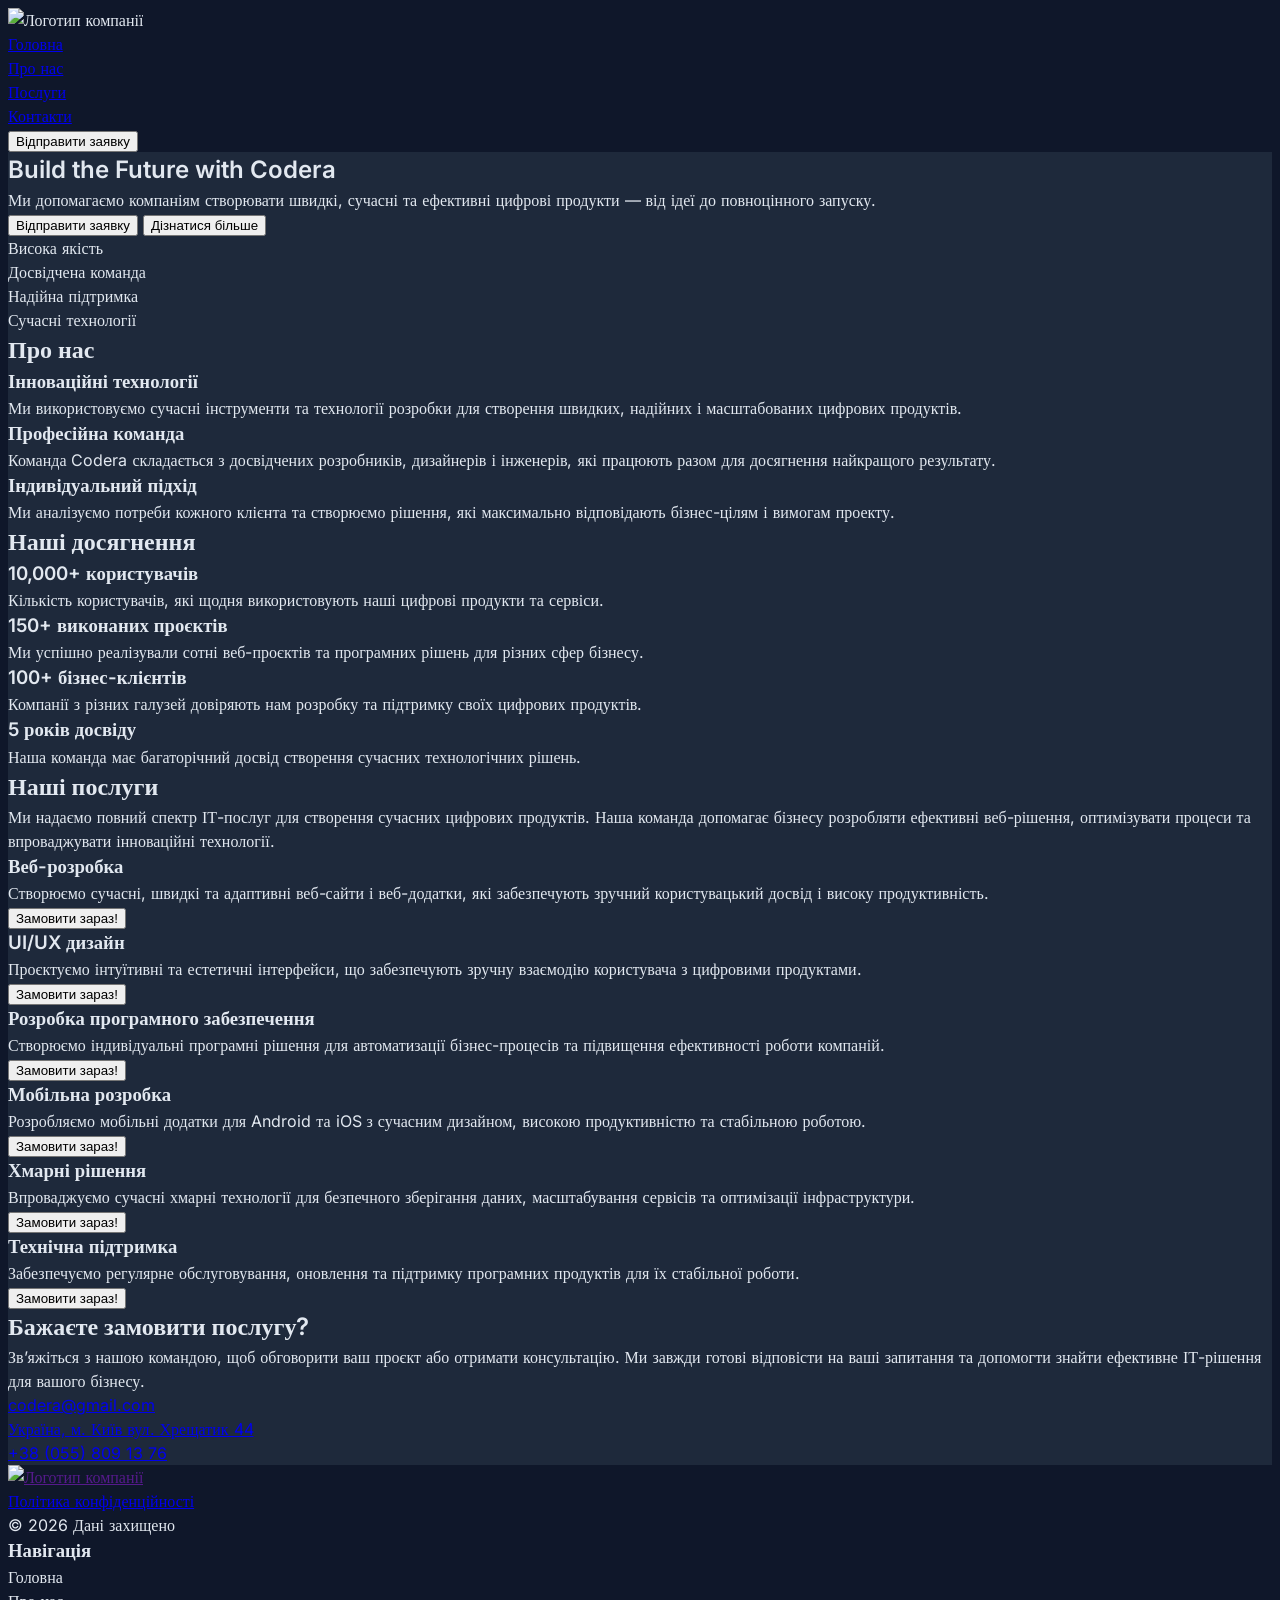
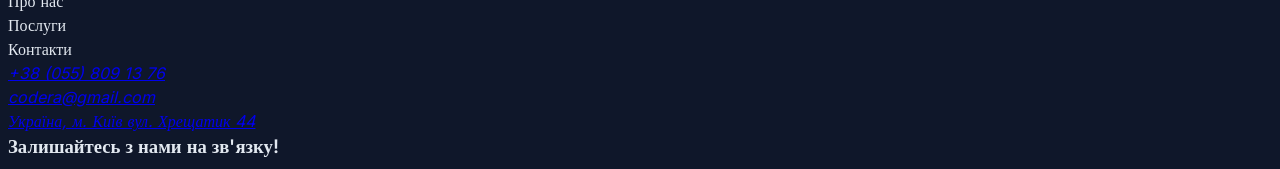
==== index.html @ 13c0f808 "implement basic html layout and add basic css styles with fonts" ====
<!doctype html>
<html lang="uk">
  <head>
    <meta charset="UTF-8" />
    <meta name="viewport" content="width=device-width, initial-scale=1.0" />
    <title>Codera</title>
    <link rel="stylesheet" href="./styles.css" />
  </head>
  <body>
    <header>
      <div class="container-wide">
        <div class="header-container">
          <nav class="header-nav">
            <img class="header-logo" src="" alt="Логотип компанії" />
            <ul class="header-menu">
              <li class="header-link"><a href="#">Головна</a></li>
              <li class="header-link"><a href="#">Про нас</a></li>
              <li class="header-link"><a href="#">Послуги</a></li>
              <li class="header-link"><a href="#">Контакти</a></li>
            </ul>
          </nav>
          <button class="submit-button" type="button">Відправити заявку</button>
        </div>
      </div>
    </header>
    <main>
      <section class="hero-section">
        <div class="container-narrow">
          <h1 lang="en">Build the Future with Codera</h1>
          <p>
            Ми допомагаємо компаніям створювати швидкі, сучасні та ефективні
            цифрові продукти — від ідеї до повноцінного запуску.
          </p>
          <div class="hero-section-btn-container">
            <button class="submit-button" type="button">
              Відправити заявку
            </button>
            <button class="readmore-button" type="button">
              Дізнатися більше
            </button>
          </div>
        </div>
      </section>
      <section class="advantages-section">
        <div class="container-narrow">
          <ul class="advantages-section-list">
            <li class="advantages-section-item">Висока якість</li>
            <li class="advantages-section-item">Досвідчена команда</li>
            <li class="advantages-section-item">Надійна підтримка</li>
            <li class="advantages-section-item">Сучасні технології</li>
          </ul>
        </div>
      </section>
      <section class="about-us-section">
        <div class="container-narrow">
          <div class="about-us-section-container">
            <h2 class="about-us-section-title">Про нас</h2>
            <ul class="about-us-section-list">
              <li class="about-us-section-item">
                <article class="about-us-section-card">
                  <!-- for icon -->
                  <h3>Інноваційні технології</h3>
                  <p>
                    Ми використовуємо сучасні інструменти та технології розробки
                    для створення швидких, надійних і масштабованих цифрових
                    продуктів.
                  </p>
                </article>
              </li>
              <li class="about-us-section-item">
                <article class="about-us-section-card">
                  <h3>Професійна команда</h3>
                  <p>
                    Команда Codera складається з досвідчених розробників,
                    дизайнерів і інженерів, які працюють разом для досягнення
                    найкращого результату.
                  </p>
                </article>
              </li>
              <li class="about-us-section-item">
                <article class="about-us-section-card">
                  <h3>Індивідуальний підхід</h3>
                  <p>
                    Ми аналізуємо потреби кожного клієнта та створюємо рішення,
                    які максимально відповідають бізнес-цілям і вимогам проекту.
                  </p>
                </article>
              </li>
            </ul>
          </div>
        </div>
      </section>
      <section class="achievements-section">
        <div class="container-narrow">
          <div class="achievements-section-container">
            <h2 class="achievements-section-title">Наші досягнення</h2>
            <ul class="achievements-section-list">
              <li class="achievements-section-item">
                <article class="achievements-section-card">
                  <!-- for icon -->
                  <h3 class="about-us-section-card-title">
                    10,000+ користувачів
                  </h3>
                  <p class="achievements-section-card-text">
                    Кількість користувачів, які щодня використовують наші
                    цифрові продукти та сервіси.
                  </p>
                </article>
              </li>
              <li class="achievements-section-item">
                <article class="achievements-section-card">
                  <h3 class="about-us-section-card-title">
                    150+ виконаних проєктів
                  </h3>
                  <p class="achievements-section-card-text">
                    Ми успішно реалізували сотні веб-проєктів та програмних
                    рішень для різних сфер бізнесу.
                  </p>
                </article>
              </li>
              <li class="achievements-section-item">
                <article class="achievements-section-card">
                  <h3 class="about-us-section-card-title">
                    100+ бізнес-клієнтів
                  </h3>
                  <p class="achievements-section-card-text">
                    Компанії з різних галузей довіряють нам розробку та
                    підтримку своїх цифрових продуктів.
                  </p>
                </article>
              </li>
              <li class="achievements-section-item">
                <article class="achievements-section-card">
                  <h3 class="about-us-section-card-title">5 років досвіду</h3>
                  <p class="achievements-section-card-text">
                    Наша команда має багаторічний досвід створення сучасних
                    технологічних рішень.
                  </p>
                </article>
              </li>
            </ul>
          </div>
        </div>
      </section>
      <section class="services-section">
        <div class="container-narrow">
          <div class="services-section-container">
            <h2>Наші послуги</h2>
            <p>
              Ми надаємо повний спектр ІТ-послуг для створення сучасних цифрових
              продуктів. Наша команда допомагає бізнесу розробляти ефективні
              веб-рішення, оптимізувати процеси та впроваджувати інноваційні
              технології.
            </p>
            <ul class="services-section-list">
              <li class="services-section-item">
                <article class="services-section-card">
                  <h3 class="services-section-card-title">Веб-розробка</h3>
                  <p class="services-section-text">
                    Створюємо сучасні, швидкі та адаптивні веб-сайти і
                    веб-додатки, які забезпечують зручний користувацький досвід
                    і високу продуктивність.
                  </p>
                  <button class="make-a-call-btn" type="button">
                    Замовити зараз!
                  </button>
                </article>
              </li>
              <li class="services-section-item">
                <article class="services-section-card">
                  <h3 class="services-section-card-title">UI/UX дизайн</h3>
                  <p class="services-section-card-text">
                    Проєктуємо інтуїтивні та естетичні інтерфейси, що
                    забезпечують зручну взаємодію користувача з цифровими
                    продуктами.
                  </p>
                  <button class="make-a-call-btn" type="button">
                    Замовити зараз!
                  </button>
                </article>
              </li>
              <li class="services-section-item">
                <article class="services-section-card">
                  <h3 class="services-section-card-title">
                    Розробка програмного забезпечення
                  </h3>
                  <p class="services-section-card-text">
                    Створюємо індивідуальні програмні рішення для автоматизації
                    бізнес-процесів та підвищення ефективності роботи компаній.
                  </p>
                  <button class="make-a-call-btn" type="button">
                    Замовити зараз!
                  </button>
                </article>
              </li>
              <li class="services-section-item">
                <article class="services-section-card">
                  <h3 class="services-section-card-title">Мобільна розробка</h3>
                  <p class="services-section-card-text">
                    Розробляємо мобільні додатки для Android та iOS з сучасним
                    дизайном, високою продуктивністю та стабільною роботою.
                  </p>
                  <button class="make-a-call-btn" type="button">
                    Замовити зараз!
                  </button>
                </article>
              </li>
              <li class="services-section-item">
                <article class="services-section-card">
                  <h3 class="services-section-card-title">Хмарні рішення</h3>
                  <p class="services-section-card-text">
                    Впроваджуємо сучасні хмарні технології для безпечного
                    зберігання даних, масштабування сервісів та оптимізації
                    інфраструктури.
                  </p>
                  <button class="make-a-call-btn" type="button">
                    Замовити зараз!
                  </button>
                </article>
              </li>
              <li class="services-section-item">
                <article class="services-section-card">
                  <h3 class="services-section-card-title">
                    Технічна підтримка
                  </h3>
                  <p class="services-section-card-text">
                    Забезпечуємо регулярне обслуговування, оновлення та
                    підтримку програмних продуктів для їх стабільної роботи.
                  </p>
                  <button class="make-a-call-btn" type="button">
                    Замовити зараз!
                  </button>
                </article>
              </li>
            </ul>
          </div>
        </div>
      </section>
      <section class="contact-section">
        <div class="container-narrow">
          <div class="contacts-section-container">
            <div class="contact-section-content">
              <h2>Бажаєте замовити послугу?</h2>
              <p>
                Зв’яжіться з нашою командою, щоб обговорити ваш проєкт або
                отримати консультацію. Ми завжди готові відповісти на ваші
                запитання та допомогти знайти ефективне ІТ-рішення для вашого
                бізнесу.
              </p>
              <div class="contact-section-interactives">
                <ul class="contact-section-list">
                  <li class="contact-section-item">
                    <!-- icon -->
                    <a
                      class="contact-section-link"
                      href="mailto:codera@gmail.com"
                      >codera@gmail.com</a
                    >
                  </li>
                  <li class="contact-section-item">
                    <!-- icon -->
                    <a
                      class="contact-section-link"
                      href="https://www.google.com/maps/@50.4439377,30.5202675,21z?entry=ttu&g_ep=EgoyMDI2MDMwNC4xIKXMDSoASAFQAw%3D%3D"
                      >Україна, м. Київ вул. Хрещатик 44</a
                    >
                  </li>
                  <li class="contact-section-item">
                    <!-- icon -->
                    <a class="contact-section-link" href="tel:+380558091376"
                      >+38 (055) 809 13 76</a
                    >
                  </li>
                </ul>
              </div>
            </div>
            <!-- form -->
          </div>
        </div>
      </section>
    </main>
    <footer>
      <div class="container-wide">
        <div class="footer-container">
          <div class="">
            <a href="">
              <img class="footer-logo" src="./" alt="Логотип компанії" />
            </a>
            <div class="">
              <a href="#">
                <p>Політика конфіденційності</p>
              </a>
              <p>&copy; 2026 Дані захищено</p>
            </div>
            <div class="footer-navigation">
              <h3>Навігація</h3>
              <ul class="footer-nav-list">
                <li class="footer-nav-link">Головна</li>
                <li class="footer-nav-link">Про нас</li>
                <li class="footer-nav-link">Послуги</li>
                <li class="footer-nav-link">Контакти</li>
              </ul>
            </div>
            <address class="footer-address">
              <div class="footer-contacts">
                <div class="footer-contacts-fields">
                  <ul class="footer-address-list">
                    <li>
                      <a
                        class="footer-nav-link"
                        class="footer-contact-item"
                        href="tel:+380558091376"
                      >
                        +38 (055) 809 13 76
                      </a>
                    </li>
                    <li>
                      <a class="footer-nav-link" href="mailto:codera@gmail.com">
                        codera@gmail.com
                      </a>
                    </li>
                    <li>
                      <a
                        class="footer-nav-link"
                        class=""
                        href="https://www.google.com/maps/@50.4439377,30.5202675,21z?entry=ttu&g_ep=EgoyMDI2MDMwNC4xIKXMDSoASAFQAw%3D%3D"
                      >
                        Україна, м. Київ вул. Хрещатик 44</a
                      >
                    </li>
                  </ul>
                </div>
              </div>
            </address>
            <div class="footer-form-container">
              <h3>Залишайтесь з нами на зв'язку!</h3>
              <!-- form -->
            </div>
          </div>
        </div>
      </div>
    </footer>
  </body>
</html>
---- styles.css ----
@font-face {
  font-display: swap;
  font-family: "Montserrat";
  font-style: normal;
  font-weight: 400;
  src: url("../fonts/montserrat-v31-latin-regular.woff2") format("woff2");
}

@font-face {
  font-display: swap;
  font-family: "Montserrat";
  font-style: normal;
  font-weight: 500;
  src: url("../fonts/montserrat-v31-latin-500.woff2") format("woff2");
}

@font-face {
  font-display: swap;
  font-family: "Montserrat";
  font-style: normal;
  font-weight: 600;
  src: url("../fonts/montserrat-v31-latin-600.woff2") format("woff2");
}

@font-face {
  font-display: swap;
  font-family: "Montserrat";
  font-style: normal;
  font-weight: 700;
  src: url("../fonts/montserrat-v31-latin-700.woff2") format("woff2");
}

@font-face {
  font-display: swap;
  font-family: "Inter";
  font-style: normal;
  font-weight: 400;
  src: url("../fonts/inter-v20-latin-regular.woff2") format("woff2");
}

@font-face {
  font-display: swap;
  font-family: "Inter";
  font-style: normal;
  font-weight: 500;
  src: url("../fonts/inter-v20-latin-500.woff2") format("woff2");
}

@font-face {
  font-display: swap;
  font-family: "Inter";
  font-style: normal;
  font-weight: 600;
  src: url("../fonts/inter-v20-latin-600.woff2") format("woff2");
}

* {
  box-sizing: border-box;
}

:root {
  --color-brand-default: #3b82f6;
  --color-brand-dark: #0f172a;
  --color-secondary-dark: #1e293b;
  --color-brand-hover: #2563eb;
  --color-brand-light: #ffffff;
  --color-brand-text: #e2e8f0;
  --color-secondary-text: #94a3b8;
  --color-brand-border: #334155;
}

a {
  display: inline-block;
}

ul {
  list-style-type: none;
  padding: 0;
  margin: 0;
}

body {
  overflow-x: hidden;
  font-size: 16px;
  font-weight: 400px;
  font-family: "Inter", "sans-serif";
  line-height: 1.5;
  background-color: var(--color-brand-dark);
  color: var(--color-brand-text);
}

[class$="-section"] {
  background-color: var(--color-secondary-dark);
}

h1,
h2,
h3,
h4,
h5,
h6,
p {
  margin: 0;
}
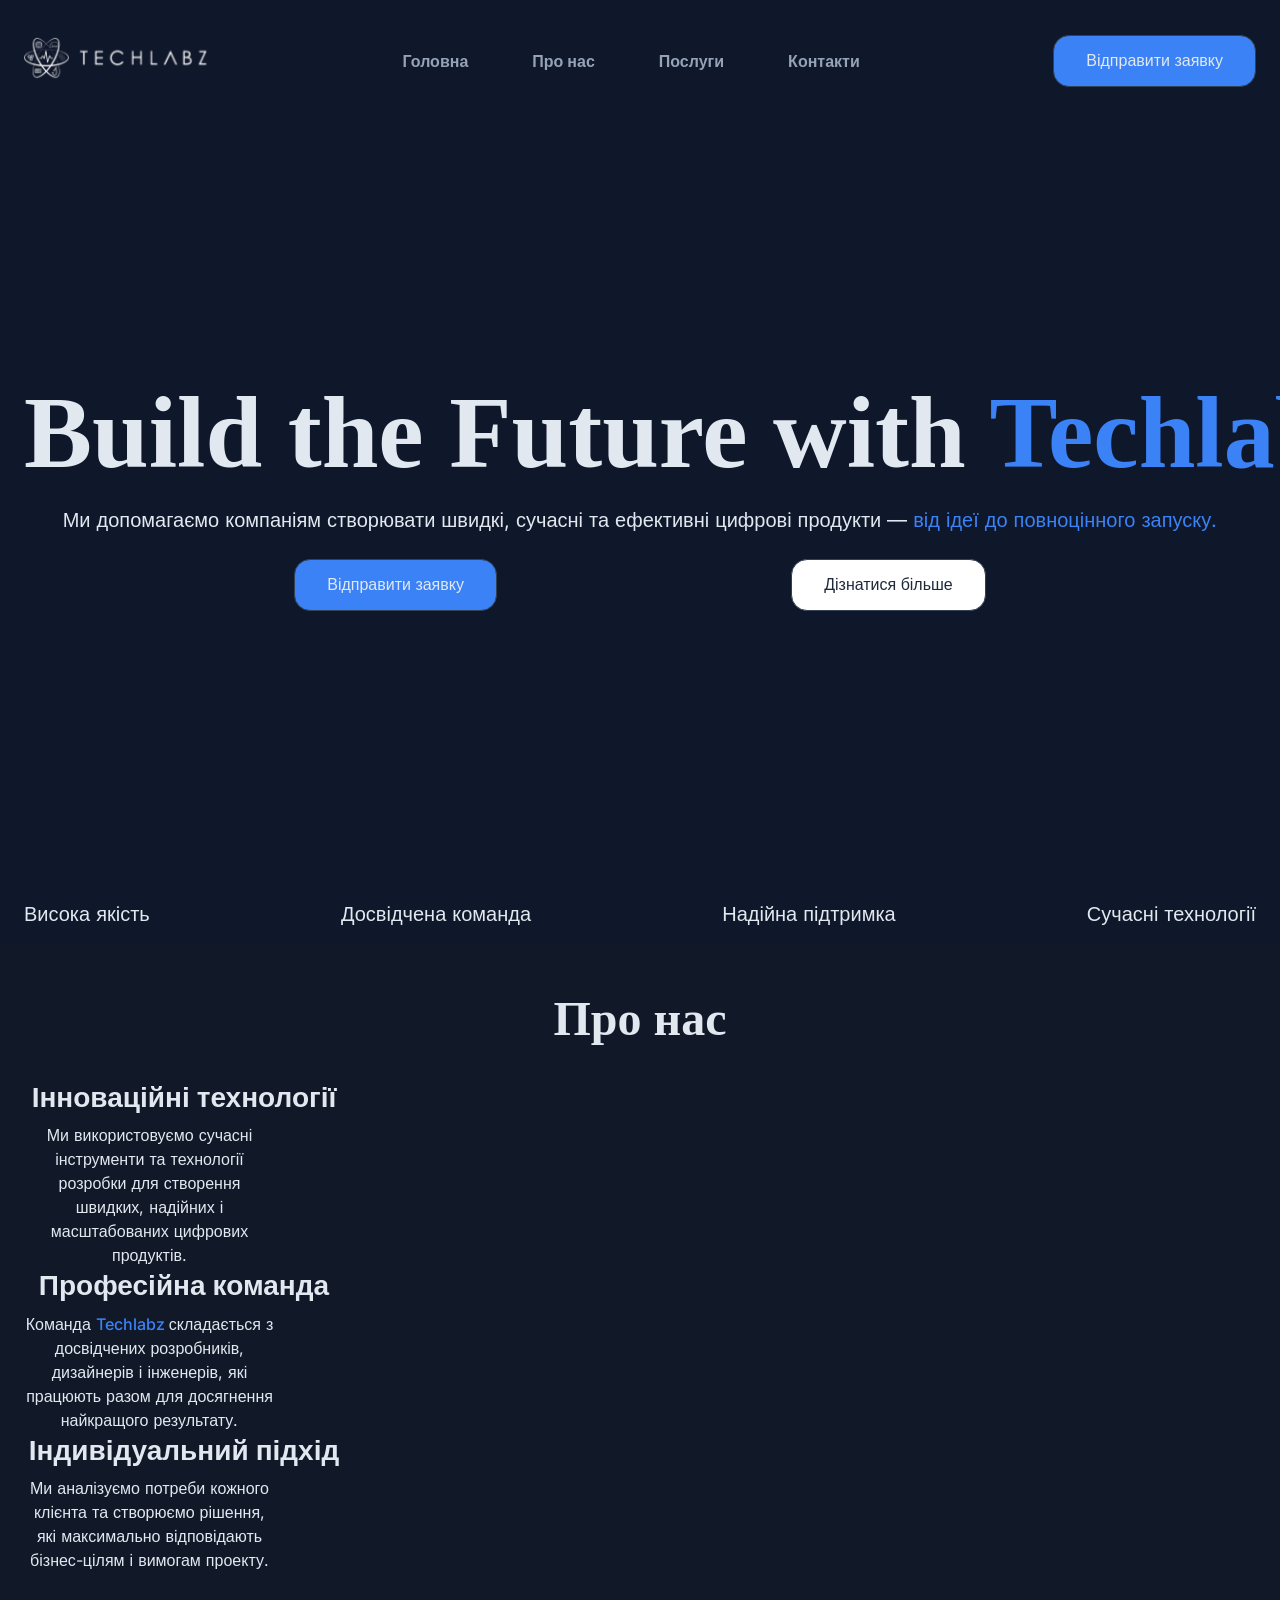
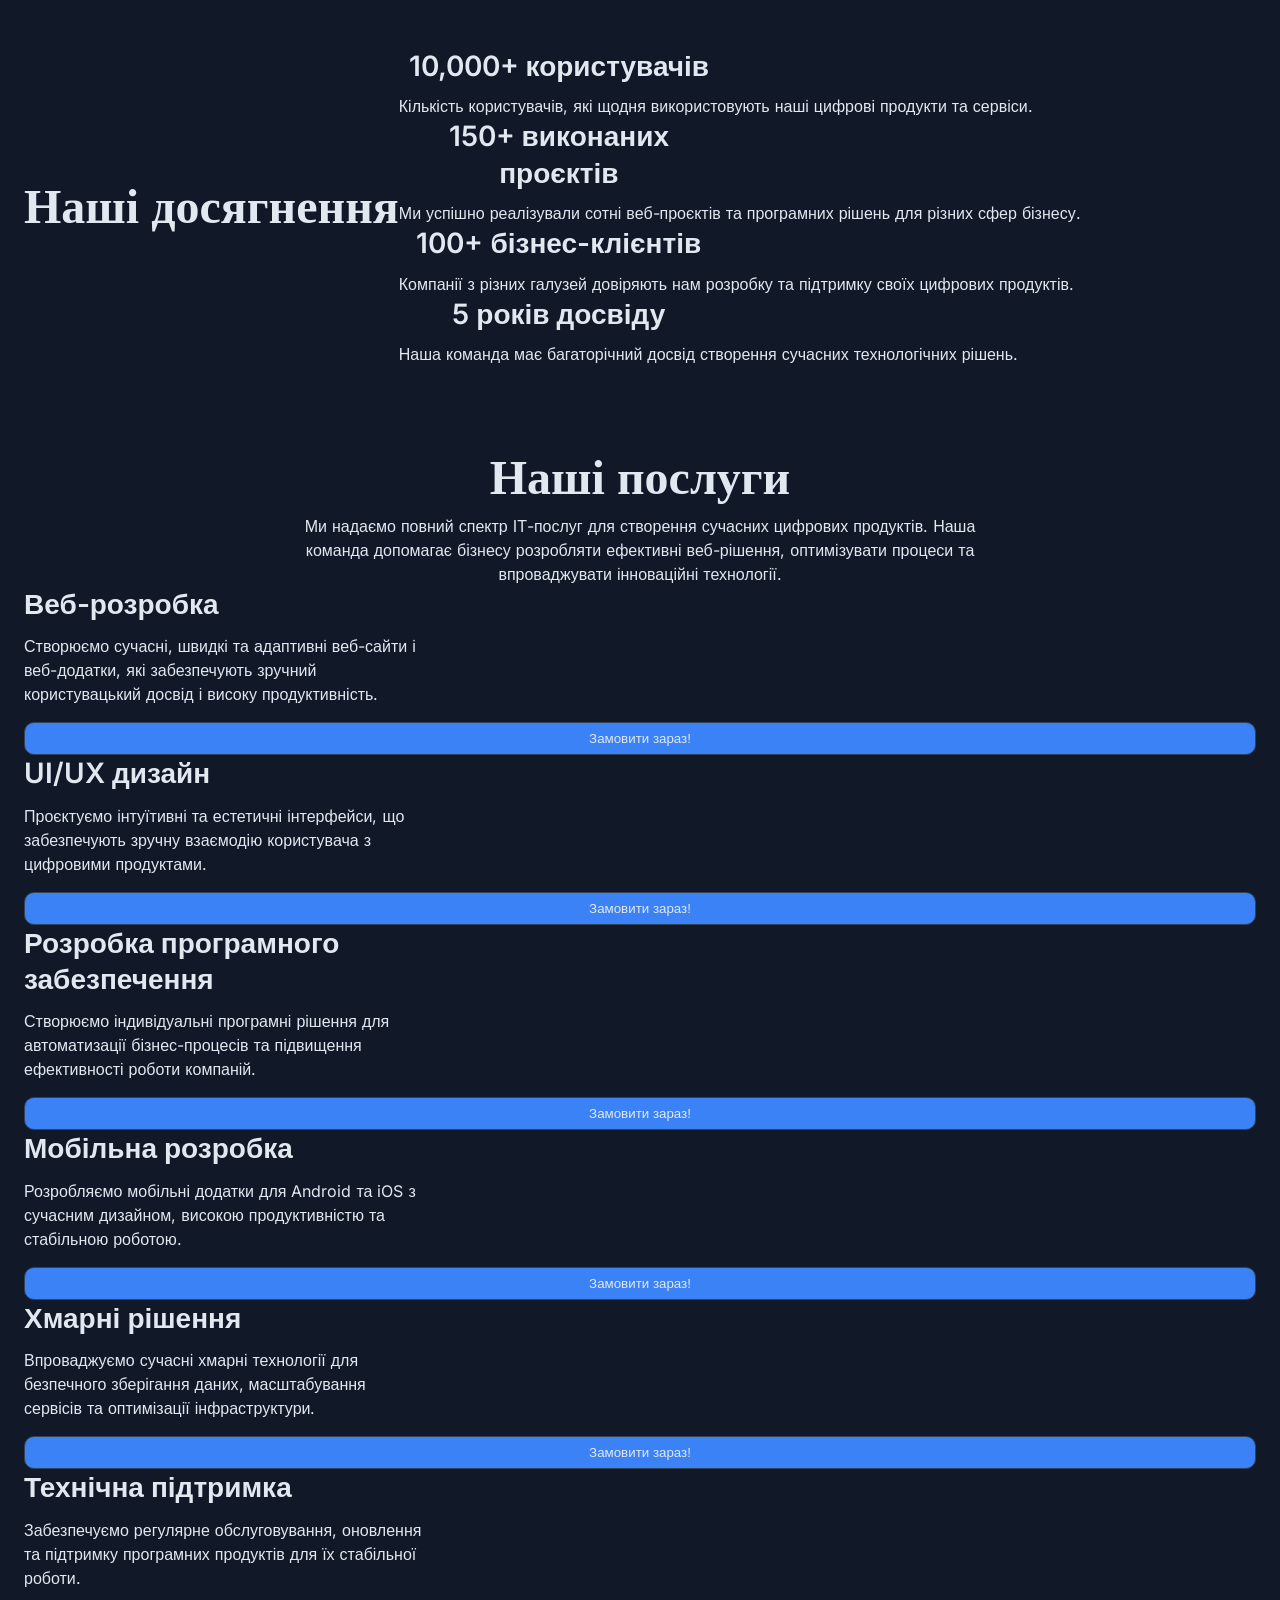
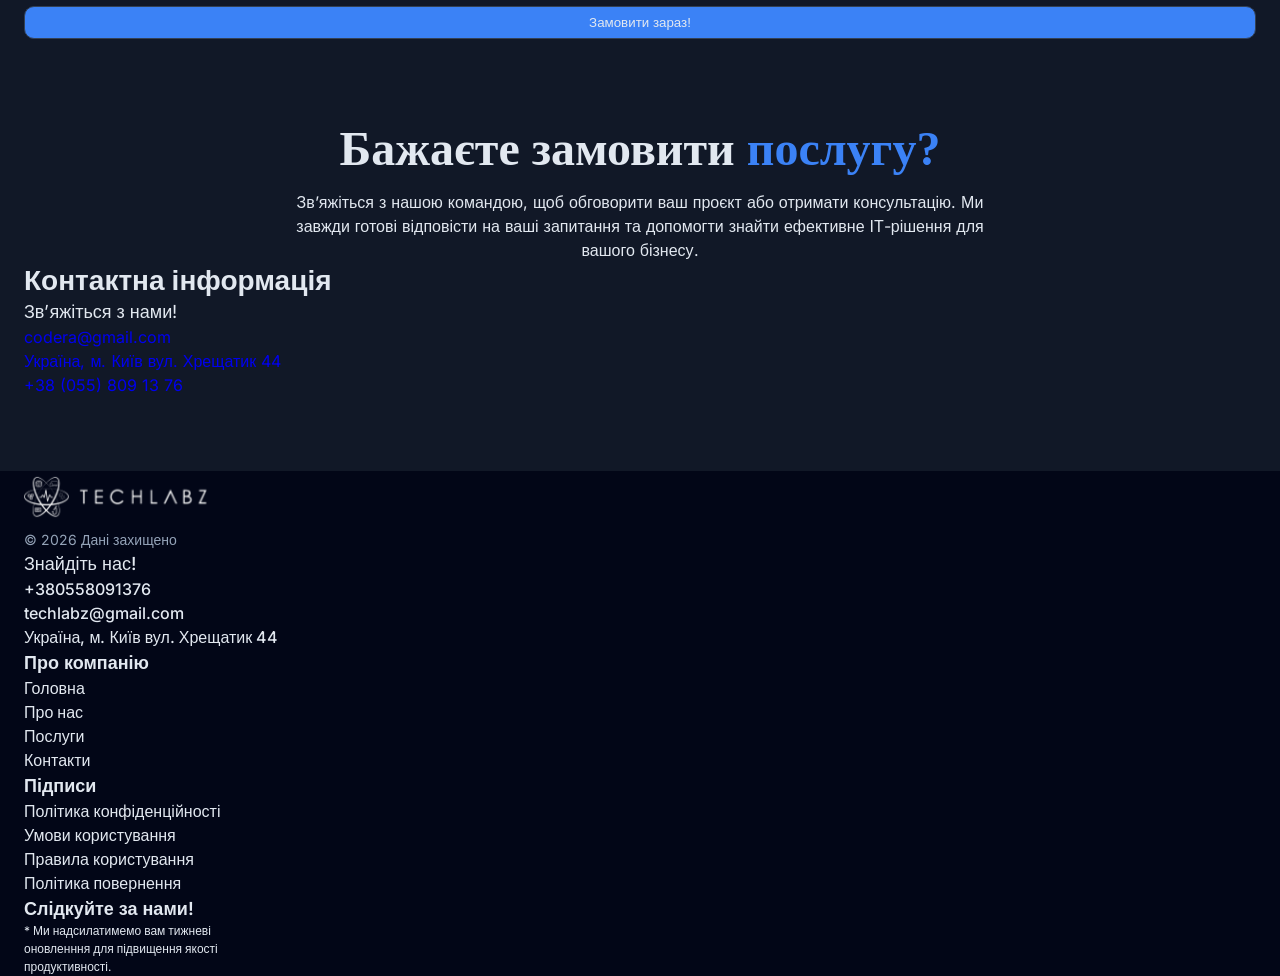
==== commit 17bf8f53: "add fonts-sizes to layout and partially add flexbox" ====
--- a/index.html
+++ b/index.html
@@ -7,42 +7,59 @@
     <link rel="stylesheet" href="./styles.css" />
   </head>
   <body>
-    <header>
-      <div class="container-wide">
+    <header class="header">
+      <div class="container container-wide">
         <div class="header-container">
           <nav class="header-nav">
-            <img class="header-logo" src="" alt="Логотип компанії" />
+            <a href="index.html">
+              <img
+                class="company-logo"
+                src="./company-logo.svg"
+                alt="Логотип компанії"
+              />
+            </a>
+
             <ul class="header-menu">
-              <li class="header-link"><a href="#">Головна</a></li>
-              <li class="header-link"><a href="#">Про нас</a></li>
-              <li class="header-link"><a href="#">Послуги</a></li>
-              <li class="header-link"><a href="#">Контакти</a></li>
+              <li><a class="header-link" href="#">Головна</a></li>
+              <li><a class="header-link" href="#">Про нас</a></li>
+              <li><a class="header-link" href="#">Послуги</a></li>
+              <li><a class="header-link" href="#">Контакти</a></li>
             </ul>
           </nav>
-          <button class="submit-button" type="button">Відправити заявку</button>
+          <button class="submit-button font-weight-500" type="button">
+            Відправити заявку
+          </button>
         </div>
       </div>
     </header>
     <main>
       <section class="hero-section">
-        <div class="container-narrow">
-          <h1 lang="en">Build the Future with Codera</h1>
-          <p>
-            Ми допомагаємо компаніям створювати швидкі, сучасні та ефективні
-            цифрові продукти — від ідеї до повноцінного запуску.
-          </p>
-          <div class="hero-section-btn-container">
-            <button class="submit-button" type="button">
-              Відправити заявку
-            </button>
-            <button class="readmore-button" type="button">
-              Дізнатися більше
-            </button>
+        <div class="container container-narrow">
+          <div class="hero-section-container stack stack-lg">
+            <div class="section-header section-header-centered">
+              <h1 class="hero-section-title" lang="en">
+                Build the Future with <span class="accent">Techlabz</span>
+              </h1>
+              <p class="hero-section-text">
+                Ми допомагаємо компаніям створювати швидкі, сучасні та ефективні
+                цифрові продукти —
+                <span class="accent">від ідеї до повноцінного запуску.</span>
+              </p>
+            </div>
+
+            <div class="hero-section-btn-container stack stack-lg">
+              <button class="submit-button font-weight-500" type="button">
+                Відправити заявку
+              </button>
+              <button class="readmore-button font-weight-500" type="button">
+                Дізнатися більше
+              </button>
+            </div>
           </div>
         </div>
       </section>
       <section class="advantages-section">
-        <div class="container-narrow">
+        <div class="container container-narrow">
           <ul class="advantages-section-list">
             <li class="advantages-section-item">Висока якість</li>
             <li class="advantages-section-item">Досвідчена команда</li>
@@ -51,16 +68,18 @@
           </ul>
         </div>
       </section>
-      <section class="about-us-section">
-        <div class="container-narrow">
-          <div class="about-us-section-container">
+      <section class="section about-us-section">
+        <div class="container container-narrow">
+          <div class="about-us-section-container stack stack-lg">
             <h2 class="about-us-section-title">Про нас</h2>
             <ul class="about-us-section-list">
               <li class="about-us-section-item">
                 <article class="about-us-section-card">
                   <!-- for icon -->
-                  <h3>Інноваційні технології</h3>
-                  <p>
+                  <h3 class="about-us-section-card-title">
+                    Інноваційні технології
+                  </h3>
+                  <p class="about-us-section-text">
                     Ми використовуємо сучасні інструменти та технології розробки
                     для створення швидких, надійних і масштабованих цифрових
                     продуктів.
@@ -69,18 +88,23 @@
               </li>
               <li class="about-us-section-item">
                 <article class="about-us-section-card">
-                  <h3>Професійна команда</h3>
-                  <p>
-                    Команда Codera складається з досвідчених розробників,
-                    дизайнерів і інженерів, які працюють разом для досягнення
-                    найкращого результату.
+                  <h3 class="about-us-section-card-title">
+                    Професійна команда
+                  </h3>
+                  <p class="about-us-section-text">
+                    Команда
+                    <span class="accent" lang="en">Techlabz </span> складається
+                    з досвідчених розробників, дизайнерів і інженерів, які
+                    працюють разом для досягнення найкращого результату.
                   </p>
                 </article>
               </li>
               <li class="about-us-section-item">
                 <article class="about-us-section-card">
-                  <h3>Індивідуальний підхід</h3>
-                  <p>
+                  <h3 class="about-us-section-card-title">
+                    Індивідуальний підхід
+                  </h3>
+                  <p class="about-us-section-text">
                     Ми аналізуємо потреби кожного клієнта та створюємо рішення,
                     які максимально відповідають бізнес-цілям і вимогам проекту.
                   </p>
@@ -90,15 +114,15 @@
           </div>
         </div>
       </section>
-      <section class="achievements-section">
-        <div class="container-narrow">
+      <section class="achievements-section section">
+        <div class="container container-narrow">
           <div class="achievements-section-container">
             <h2 class="achievements-section-title">Наші досягнення</h2>
             <ul class="achievements-section-list">
               <li class="achievements-section-item">
                 <article class="achievements-section-card">
                   <!-- for icon -->
-                  <h3 class="about-us-section-card-title">
+                  <h3 class="achievements-section-card-title">
                     10,000+ користувачів
                   </h3>
                   <p class="achievements-section-card-text">
@@ -109,7 +133,7 @@
               </li>
               <li class="achievements-section-item">
                 <article class="achievements-section-card">
-                  <h3 class="about-us-section-card-title">
+                  <h3 class="achievements-section-card-title">
                     150+ виконаних проєктів
                   </h3>
                   <p class="achievements-section-card-text">
@@ -120,7 +144,7 @@
               </li>
               <li class="achievements-section-item">
                 <article class="achievements-section-card">
-                  <h3 class="about-us-section-card-title">
+                  <h3 class="achievements-section-card-title">
                     100+ бізнес-клієнтів
                   </h3>
                   <p class="achievements-section-card-text">
@@ -131,7 +155,9 @@
               </li>
               <li class="achievements-section-item">
                 <article class="achievements-section-card">
-                  <h3 class="about-us-section-card-title">5 років досвіду</h3>
+                  <h3 class="achievements-section-card-title">
+                    5 років досвіду
+                  </h3>
                   <p class="achievements-section-card-text">
                     Наша команда має багаторічний досвід створення сучасних
                     технологічних рішень.
@@ -142,92 +168,135 @@
           </div>
         </div>
       </section>
-      <section class="services-section">
-        <div class="container-narrow">
+      <section class="services-section section">
+        <div class="container container-narrow">
           <div class="services-section-container">
-            <h2>Наші послуги</h2>
-            <p>
-              Ми надаємо повний спектр ІТ-послуг для створення сучасних цифрових
-              продуктів. Наша команда допомагає бізнесу розробляти ефективні
-              веб-рішення, оптимізувати процеси та впроваджувати інноваційні
-              технології.
-            </p>
+            <div
+              class="section-header section-header-centered section-header-lg stack"
+            >
+              <h2 class="services-section-title">Наші послуги</h2>
+              <p class="services-section-text">
+                Ми надаємо повний спектр ІТ-послуг для створення сучасних
+                цифрових продуктів. Наша команда допомагає бізнесу розробляти
+                ефективні веб-рішення, оптимізувати процеси та впроваджувати
+                інноваційні технології.
+              </p>
+            </div>
             <ul class="services-section-list">
               <li class="services-section-item">
-                <article class="services-section-card">
-                  <h3 class="services-section-card-title">Веб-розробка</h3>
-                  <p class="services-section-text">
-                    Створюємо сучасні, швидкі та адаптивні веб-сайти і
-                    веб-додатки, які забезпечують зручний користувацький досвід
-                    і високу продуктивність.
-                  </p>
-                  <button class="make-a-call-btn" type="button">
-                    Замовити зараз!
-                  </button>
-                </article>
-              </li>
-              <li class="services-section-item">
-                <article class="services-section-card">
-                  <h3 class="services-section-card-title">UI/UX дизайн</h3>
-                  <p class="services-section-card-text">
-                    Проєктуємо інтуїтивні та естетичні інтерфейси, що
-                    забезпечують зручну взаємодію користувача з цифровими
-                    продуктами.
-                  </p>
-                  <button class="make-a-call-btn" type="button">
-                    Замовити зараз!
-                  </button>
-                </article>
-              </li>
-              <li class="services-section-item">
-                <article class="services-section-card">
-                  <h3 class="services-section-card-title">
-                    Розробка програмного забезпечення
-                  </h3>
-                  <p class="services-section-card-text">
-                    Створюємо індивідуальні програмні рішення для автоматизації
-                    бізнес-процесів та підвищення ефективності роботи компаній.
-                  </p>
-                  <button class="make-a-call-btn" type="button">
-                    Замовити зараз!
-                  </button>
-                </article>
-              </li>
-              <li class="services-section-item">
-                <article class="services-section-card">
-                  <h3 class="services-section-card-title">Мобільна розробка</h3>
-                  <p class="services-section-card-text">
-                    Розробляємо мобільні додатки для Android та iOS з сучасним
-                    дизайном, високою продуктивністю та стабільною роботою.
-                  </p>
-                  <button class="make-a-call-btn" type="button">
-                    Замовити зараз!
-                  </button>
-                </article>
-              </li>
-              <li class="services-section-item">
-                <article class="services-section-card">
-                  <h3 class="services-section-card-title">Хмарні рішення</h3>
-                  <p class="services-section-card-text">
-                    Впроваджуємо сучасні хмарні технології для безпечного
-                    зберігання даних, масштабування сервісів та оптимізації
-                    інфраструктури.
-                  </p>
-                  <button class="make-a-call-btn" type="button">
-                    Замовити зараз!
-                  </button>
-                </article>
-              </li>
-              <li class="services-section-item">
-                <article class="services-section-card">
-                  <h3 class="services-section-card-title">
-                    Технічна підтримка
-                  </h3>
-                  <p class="services-section-card-text">
-                    Забезпечуємо регулярне обслуговування, оновлення та
-                    підтримку програмних продуктів для їх стабільної роботи.
-                  </p>
-                  <button class="make-a-call-btn" type="button">
+                <article class="services-section-card stack stack-md">
+                  <div class="section-header section-header-sm">
+                    <h3 class="services-section-card-title">Веб-розробка</h3>
+                    <p class="services-section-card-text">
+                      Створюємо сучасні, швидкі та адаптивні веб-сайти і
+                      веб-додатки, які забезпечують зручний користувацький
+                      досвід і високу продуктивність.
+                    </p>
+                  </div>
+
+                  <button
+                    class="make-a-call-button font-weight-500"
+                    type="button"
+                  >
+                    Замовити зараз!
+                  </button>
+                </article>
+              </li>
+              <li class="services-section-item">
+                <article class="services-section-card stack stack-md">
+                  <div class="section-header section-header-sm">
+                    <h3 class="services-section-card-title">UI/UX дизайн</h3>
+                    <p class="services-section-card-text">
+                      Проєктуємо інтуїтивні та естетичні інтерфейси, що
+                      забезпечують зручну взаємодію користувача з цифровими
+                      продуктами.
+                    </p>
+                  </div>
+
+                  <button
+                    class="make-a-call-button font-weight-500"
+                    type="button"
+                  >
+                    Замовити зараз!
+                  </button>
+                </article>
+              </li>
+              <li class="services-section-item">
+                <article class="services-section-card stack stack-md">
+                  <div class="section-header section-header-sm">
+                    <h3 class="services-section-card-title">
+                      Розробка програмного забезпечення
+                    </h3>
+                    <p class="services-section-card-text">
+                      Створюємо індивідуальні програмні рішення для
+                      автоматизації бізнес-процесів та підвищення ефективності
+                      роботи компаній.
+                    </p>
+                  </div>
+
+                  <button
+                    class="make-a-call-button font-weight-500"
+                    type="button"
+                  >
+                    Замовити зараз!
+                  </button>
+                </article>
+              </li>
+              <li class="services-section-item">
+                <article class="services-section-card stack stack-md">
+                  <div class="section-header section-header-sm">
+                    <h3 class="services-section-card-title">
+                      Мобільна розробка
+                    </h3>
+                    <p class="services-section-card-text">
+                      Розробляємо мобільні додатки для Android та iOS з сучасним
+                      дизайном, високою продуктивністю та стабільною роботою.
+                    </p>
+                  </div>
+
+                  <button
+                    class="make-a-call-button font-weight-500"
+                    type="button"
+                  >
+                    Замовити зараз!
+                  </button>
+                </article>
+              </li>
+              <li class="services-section-item">
+                <article class="services-section-card stack stack-md">
+                  <div class="section-header section-header-sm">
+                    <h3 class="services-section-card-title">Хмарні рішення</h3>
+                    <p class="services-section-card-text">
+                      Впроваджуємо сучасні хмарні технології для безпечного
+                      зберігання даних, масштабування сервісів та оптимізації
+                      інфраструктури.
+                    </p>
+                  </div>
+
+                  <button
+                    class="make-a-call-button font-weight-500"
+                    type="button"
+                  >
+                    Замовити зараз!
+                  </button>
+                </article>
+              </li>
+              <li class="services-section-item">
+                <article class="services-section-card stack stack-md">
+                  <div class="section-header section-header-sm">
+                    <h3 class="services-section-card-title">
+                      Технічна підтримка
+                    </h3>
+                    <p class="services-section-card-text">
+                      Забезпечуємо регулярне обслуговування, оновлення та
+                      підтримку програмних продуктів для їх стабільної роботи.
+                    </p>
+                  </div>
+
+                  <button
+                    class="make-a-call-button font-weight-500"
+                    type="button"
+                  >
                     Замовити зараз!
                   </button>
                 </article>
@@ -236,106 +305,134 @@
           </div>
         </div>
       </section>
-      <section class="contact-section">
-        <div class="container-narrow">
+      <section class="contact-section section">
+        <div class="container container-narrow">
           <div class="contacts-section-container">
-            <div class="contact-section-content">
-              <h2>Бажаєте замовити послугу?</h2>
-              <p>
+            <div
+              class="section-header section-header-centered section-header-lg stack stack-sm"
+            >
+              <h2 class="contact-section-title">
+                Бажаєте замовити <span class="accent">послугу?</span>
+              </h2>
+              <p class="contact-section-text">
                 Зв’яжіться з нашою командою, щоб обговорити ваш проєкт або
                 отримати консультацію. Ми завжди готові відповісти на ваші
                 запитання та допомогти знайти ефективне ІТ-рішення для вашого
                 бізнесу.
               </p>
-              <div class="contact-section-interactives">
-                <ul class="contact-section-list">
-                  <li class="contact-section-item">
-                    <!-- icon -->
-                    <a
-                      class="contact-section-link"
-                      href="mailto:codera@gmail.com"
-                      >codera@gmail.com</a
-                    >
-                  </li>
-                  <li class="contact-section-item">
-                    <!-- icon -->
-                    <a
-                      class="contact-section-link"
-                      href="https://www.google.com/maps/@50.4439377,30.5202675,21z?entry=ttu&g_ep=EgoyMDI2MDMwNC4xIKXMDSoASAFQAw%3D%3D"
-                      >Україна, м. Київ вул. Хрещатик 44</a
-                    >
-                  </li>
-                  <li class="contact-section-item">
-                    <!-- icon -->
-                    <a class="contact-section-link" href="tel:+380558091376"
-                      >+38 (055) 809 13 76</a
-                    >
-                  </li>
-                </ul>
+            </div>
+            <div class="contact-section-interactives">
+              <div class="section-header">
+                <h3 class="contact-section-inner-title">
+                  Контактна інформація
+                </h3>
+                <p class="contact-section-inner-text">Зв’яжіться з нами!</p>
               </div>
+              <ul class="contact-section-list">
+                <li class="contact-section-item">
+                  <!-- icon -->
+                  <a class="contact-section-link" href="mailto:codera@gmail.com"
+                    >codera@gmail.com</a
+                  >
+                </li>
+                <li class="contact-section-item">
+                  <!-- icon -->
+                  <a
+                    class="contact-section-link"
+                    href="https://www.google.com/maps/@50.4439377,30.5202675,21z?entry=ttu&g_ep=EgoyMDI2MDMwNC4xIKXMDSoASAFQAw%3D%3D"
+                    >Україна, м. Київ вул. Хрещатик 44</a
+                  >
+                </li>
+                <li class="contact-section-item">
+                  <!-- icon -->
+                  <a class="contact-section-link" href="tel:+380558091376"
+                    >+38 (055) 809 13 76</a
+                  >
+                </li>
+              </ul>
+              <div class="social-media-container">
+                <a href="#">
+                  <!-- logo-1 -->
+                </a>
+                <a href="#">
+                  <!-- logo2 -->
+                </a>
+                <a href="#">
+                  <!-- logo3 -->
+                </a>
+              </div>
             </div>
             <!-- form -->
           </div>
         </div>
       </section>
     </main>
-    <footer>
-      <div class="container-wide">
+    <footer class="footer">
+      <div class="container container-wide">
+        <div class="footer-info">
+          <a href="#">
+            <img
+              class="company-logo"
+              src="./company-logo.svg"
+              alt="Логотип компанії"
+            />
+          </a>
+          <p class="footer-copyright">&copy; 2026 Дані захищено</p>
+        </div>
+
         <div class="footer-container">
-          <div class="">
-            <a href="">
-              <img class="footer-logo" src="./" alt="Логотип компанії" />
-            </a>
-            <div class="">
-              <a href="#">
-                <p>Політика конфіденційності</p>
-              </a>
-              <p>&copy; 2026 Дані захищено</p>
-            </div>
-            <div class="footer-navigation">
-              <h3>Навігація</h3>
+          <address class="footer-address">
+            <h4 class="footer-address-title font-weight-500">Знайдіть нас!</h4>
+            <ul class="footer-address-list">
+              <li>
+                <a class="footer-link" href="tel:+380558091376"
+                  >+380558091376</a
+                >
+              </li>
+              <li>
+                <a class="footer-link" href="mailto:techlabz@gmail.com"
+                  >techlabz@gmail.com</a
+                >
+              </li>
+              <li>
+                <a
+                  class="footer-link"
+                  href="https://www.google.com/maps/@50.4439377,30.5202675,21z?entry=ttu&g_ep=EgoyMDI2MDMwNC4xIKXMDSoASAFQAw%3D%3D"
+                  >Україна, м. Київ вул. Хрещатик 44</a
+                >
+              </li>
+            </ul>
+          </address>
+          <div class="footer-interactives">
+            <div class="footer-links">
+              <h4 class="footer-links-title">Про компанію</h4>
               <ul class="footer-nav-list">
-                <li class="footer-nav-link">Головна</li>
-                <li class="footer-nav-link">Про нас</li>
-                <li class="footer-nav-link">Послуги</li>
-                <li class="footer-nav-link">Контакти</li>
+                <li><a class="footer-link" href="#">Головна</a></li>
+                <li><a class="footer-link" href="#">Про нас</a></li>
+                <li><a class="footer-link" href="#">Послуги</a></li>
+                <li><a class="footer-link" href="#">Контакти</a></li>
               </ul>
             </div>
-            <address class="footer-address">
-              <div class="footer-contacts">
-                <div class="footer-contacts-fields">
-                  <ul class="footer-address-list">
-                    <li>
-                      <a
-                        class="footer-nav-link"
-                        class="footer-contact-item"
-                        href="tel:+380558091376"
-                      >
-                        +38 (055) 809 13 76
-                      </a>
-                    </li>
-                    <li>
-                      <a class="footer-nav-link" href="mailto:codera@gmail.com">
-                        codera@gmail.com
-                      </a>
-                    </li>
-                    <li>
-                      <a
-                        class="footer-nav-link"
-                        class=""
-                        href="https://www.google.com/maps/@50.4439377,30.5202675,21z?entry=ttu&g_ep=EgoyMDI2MDMwNC4xIKXMDSoASAFQAw%3D%3D"
-                      >
-                        Україна, м. Київ вул. Хрещатик 44</a
-                      >
-                    </li>
-                  </ul>
-                </div>
-              </div>
-            </address>
-            <div class="footer-form-container">
-              <h3>Залишайтесь з нами на зв'язку!</h3>
-              <!-- form -->
-            </div>
+            <div class="footer-legals">
+              <h4 class="footer-legals-title">Підписи</h4>
+              <ul class="footer-legals-list">
+                <li>
+                  <a class="footer-link" href="#">Політика конфіденційності</a>
+                </li>
+                <li><a class="footer-link" href="#">Умови користування</a></li>
+                <li>
+                  <a class="footer-link" href="#">Правила користування</a>
+                </li>
+                <li><a class="footer-link" href="#">Політика повернення</a></li>
+              </ul>
+            </div>
+          </div>
+          <div class="footer-input-window">
+            <h4 class="footer-input-window-title">Слідкуйте за нами!</h4>
+            <p class="footer-input-window-text">
+              * Ми надсилатимемо вам тижневі оновленння для підвищення якості
+              продуктивності.
+            </p>
           </div>
         </div>
       </div>
--- a/styles.css
+++ b/styles.css
@@ -67,10 +67,14 @@
   --color-brand-text: #e2e8f0;
   --color-secondary-text: #94a3b8;
   --color-brand-border: #334155;
+  --color-brand-highlight: #06b6d4;
+  --color-section-alternative: #111827;
+  --color-highlight-border: #f59e0b;
 }
 
 a {
   display: inline-block;
+  text-decoration: none;
 }
 
 ul {
@@ -82,15 +86,27 @@
 body {
   overflow-x: hidden;
   font-size: 16px;
-  font-weight: 400px;
-  font-family: "Inter", "sans-serif";
+  font-weight: 400;
+  font-family: "Inter", sans-serif;
   line-height: 1.5;
   background-color: var(--color-brand-dark);
   color: var(--color-brand-text);
-}
-
-[class$="-section"] {
-  background-color: var(--color-secondary-dark);
+  margin: 0;
+}
+
+[class$="-button"] {
+  display: block;
+}
+
+h1,
+h2 {
+  font-family: "Monteserrat", "sans-serif";
+  font-size: 32px;
+}
+
+h3 {
+  font-size: 28px;
+  line-height: 1.3;
 }
 
 h1,
@@ -102,3 +118,314 @@
 p {
   margin: 0;
 }
+
+.font-weight-500 {
+  font-weight: 500;
+}
+
+.container {
+  width: 100%;
+  margin: 0 auto;
+  padding: 0 24px;
+}
+
+.container-narrow {
+  max-width: 1388px;
+}
+
+.container-wide {
+  max-width: 1548px;
+}
+
+.section {
+  padding: 38px 0;
+  background-color: var(--color-section-alternative);
+}
+
+.section-header {
+  width: 100%;
+}
+
+.section-header-centered {
+  margin: 0 auto;
+  text-align: center;
+}
+
+.section-header-sm {
+  max-width: 400px;
+}
+
+.section-header-md {
+  max-width: 600px;
+}
+
+.section-header-lg {
+  max-width: 700px;
+}
+
+.stack {
+  display: flex;
+  flex-direction: column;
+}
+
+.stack-sm {
+  gap: 8px;
+}
+
+.stack-md {
+  gap: 16px;
+}
+
+.stack-lg {
+  gap: 24px;
+}
+
+.company-logo {
+  width: 185px;
+}
+
+/* buttons */
+
+.submit-button,
+.readmore-button {
+  font-size: 16px;
+  padding: 16px 32px;
+  border: 1px solid var(--color-brand-border);
+  color: var(--color-brand-text);
+  background-color: var(--color-brand-default);
+  border-radius: 16px;
+}
+
+.submit-button:hover {
+  background-color: var(--color-brand-hover);
+}
+
+.readmore-button {
+  background-color: var(--color-brand-light);
+  color: var(--color-secondary-dark);
+}
+
+.readmore-button:hover {
+  background-color: var(--color-secondary-text);
+  color: var(--color-brand-light);
+}
+
+.make-a-call-button {
+  padding: 8px 18px;
+  border: 1px solid var(--color-brand-border);
+  background-color: var(--color-brand-default);
+  color: var(--color-brand-text);
+  border-radius: 10px;
+}
+
+.make-a-call-button:hover {
+  background-color: var(--color-brand-hover);
+}
+
+/* header */
+
+.header {
+  padding-top: 32px;
+}
+
+.header-container {
+  display: flex;
+  align-items: center;
+  gap: 40px;
+}
+
+.header-nav {
+  display: flex;
+  align-items: center;
+  gap: 40px;
+  flex-grow: 1;
+}
+
+.header-menu {
+  display: flex;
+  justify-content: center;
+  align-items: center;
+  gap: 64px;
+  flex-grow: 1;
+}
+
+.header-link {
+  color: var(--color-secondary-text);
+  font-weight: 600;
+}
+
+.header-link:hover {
+  color: var(--color-brand-default);
+}
+
+/* hero-section */
+
+.hero-section {
+  padding: 272px 0;
+}
+
+.hero-section-container {
+  justify-content: center;
+}
+
+.hero-section-title {
+  font-size: 102px;
+  font-weight: 600;
+  white-space: nowrap;
+  line-height: 1.4;
+}
+
+.hero-section-title .accent {
+  color: var(--color-brand-default);
+}
+
+.hero-section-text {
+  font-size: 20px;
+}
+.hero-section-text .accent {
+  color: var(--color-brand-default);
+}
+
+.hero-section-btn-container {
+  align-items: center;
+  justify-content: space-evenly;
+  flex-direction: row;
+}
+
+/* advantages-section */
+
+.advantages-section {
+  padding: 16px 0;
+}
+
+.advantages-section-list {
+  display: flex;
+  align-items: center;
+  justify-content: space-between;
+  flex-grow: 1;
+  gap: 54px;
+  background-color: transparent;
+}
+
+.advantages-section-item {
+  font-size: 20px;
+}
+
+/* about-us-section */
+
+.about-us-section-title {
+  text-align: center;
+  font-size: 48px;
+}
+
+.about-us-section-card-title {
+  text-align: center;
+  max-width: 320px;
+  margin-bottom: 8px;
+}
+
+.about-us-section-text {
+  max-width: 251px;
+  text-align: center;
+}
+
+.about-us-section-text .accent {
+  color: var(--color-brand-default);
+  font-weight: 500;
+}
+
+/* achievements-section */
+
+.achievements-section-container {
+  display: flex;
+  align-items: center;
+}
+
+.achievements-section-title {
+  font-size: 48px;
+}
+
+.achievements-section-card-title {
+  line-height: 1.3;
+  text-align: center;
+  max-width: 320px;
+  margin-bottom: 10px;
+}
+
+.advantages-section-card-text {
+  max-width: 400px;
+  line-height: 1.2;
+}
+
+/* services-section */
+
+.services-section-title {
+  font-size: 48px;
+}
+
+.services-section-card-title {
+  line-height: 1.3;
+  margin-bottom: 12px;
+}
+
+/* contact-section */
+
+.contact-section {
+  padding-bottom: 50px;
+}
+
+.contact-section-title {
+  line-height: 1.4;
+  font-size: 48px;
+}
+
+.contact-section-title .accent {
+  color: var(--color-brand-default);
+}
+
+.contact-section-text {
+  text-align: center;
+}
+
+.contact-section-inner-title {
+  font-size: 28px;
+}
+
+.contact-section-inner-text {
+  font-size: 18px;
+}
+
+.footer {
+  position: relative;
+  background-color: #020617;
+}
+
+.footer-copyright {
+  font-size: 14px;
+  color: var(--color-secondary-text);
+}
+
+.footer-address {
+  font-style: normal;
+}
+
+.footer-address-title,
+.footer-links-title,
+.footer-legals-title,
+.footer-input-window {
+  font-size: 18px;
+}
+
+.footer-link {
+  color: var(--color-brand-text);
+  font-weight: 500;
+}
+
+.footer-link:hover {
+  color: var(--color-brand-hover);
+}
+
+.footer-input-window-text {
+  max-width: 250px;
+  font-size: 12px;
+}
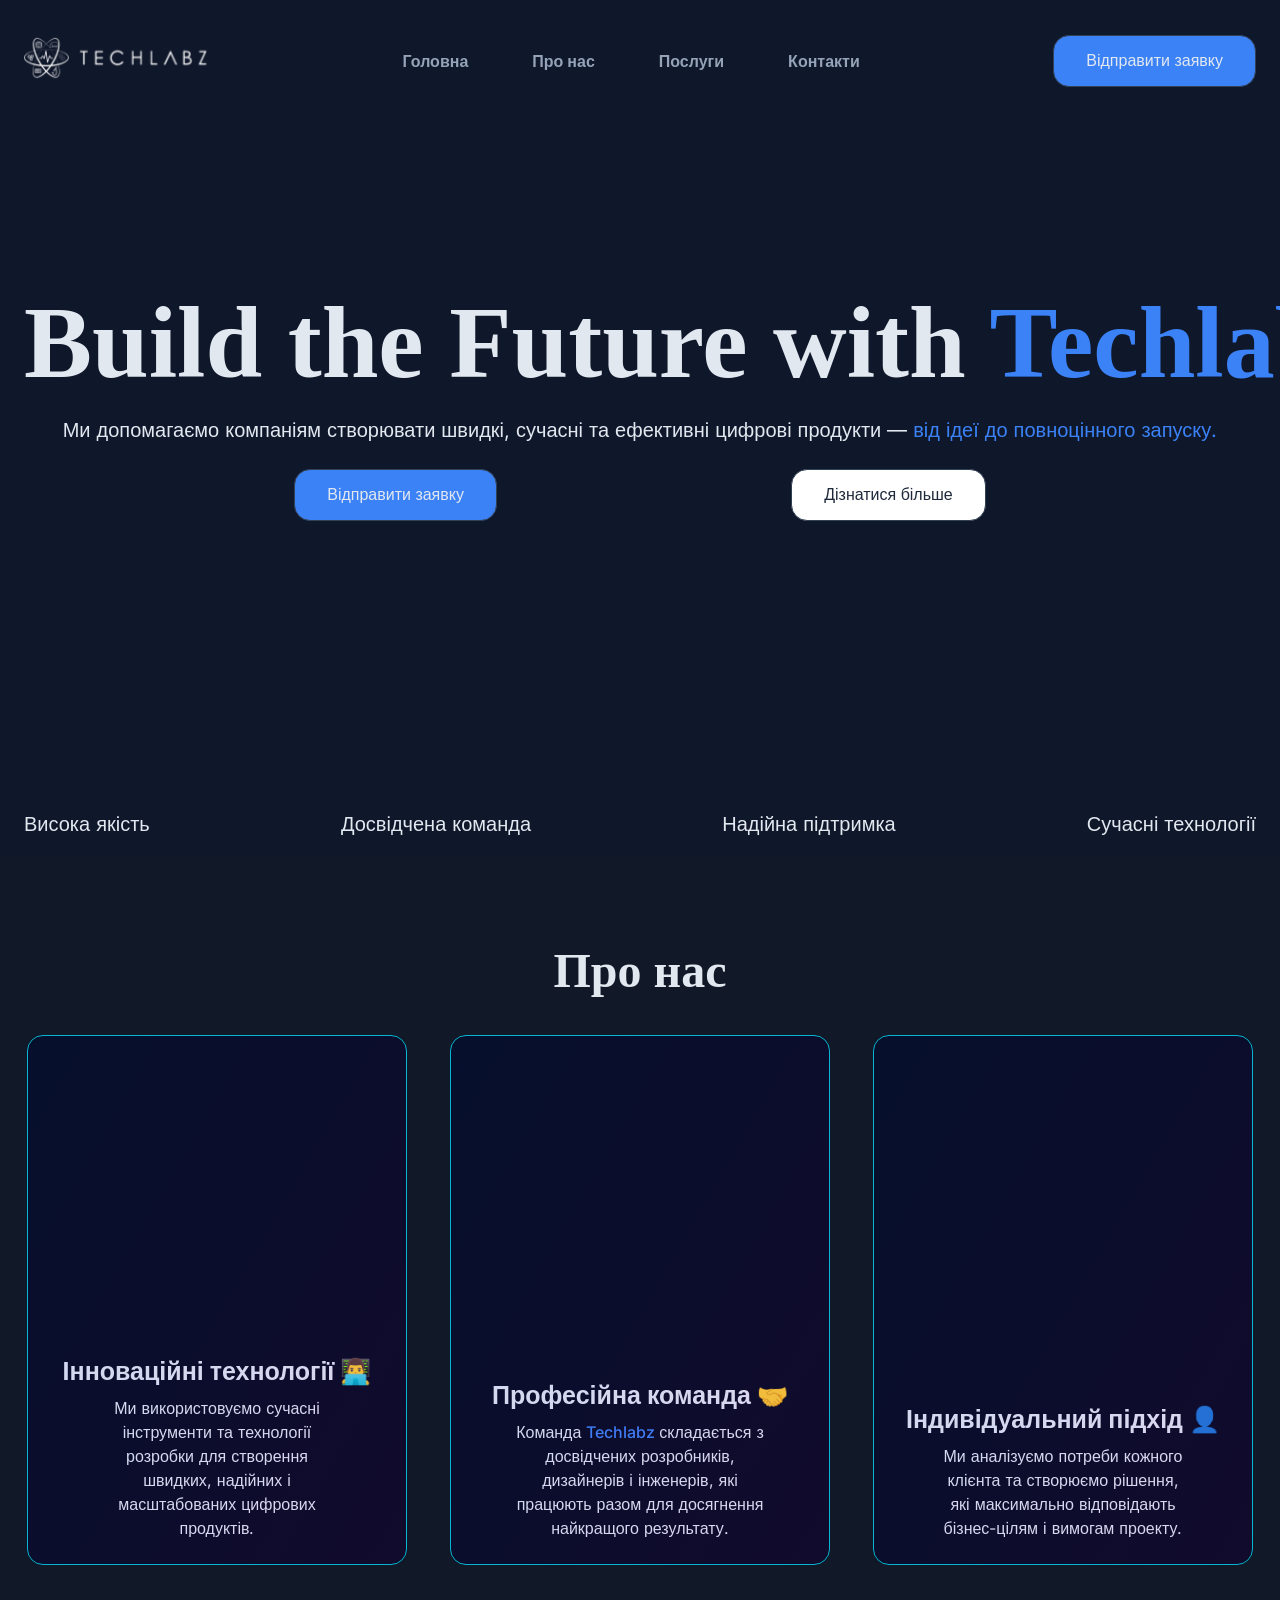
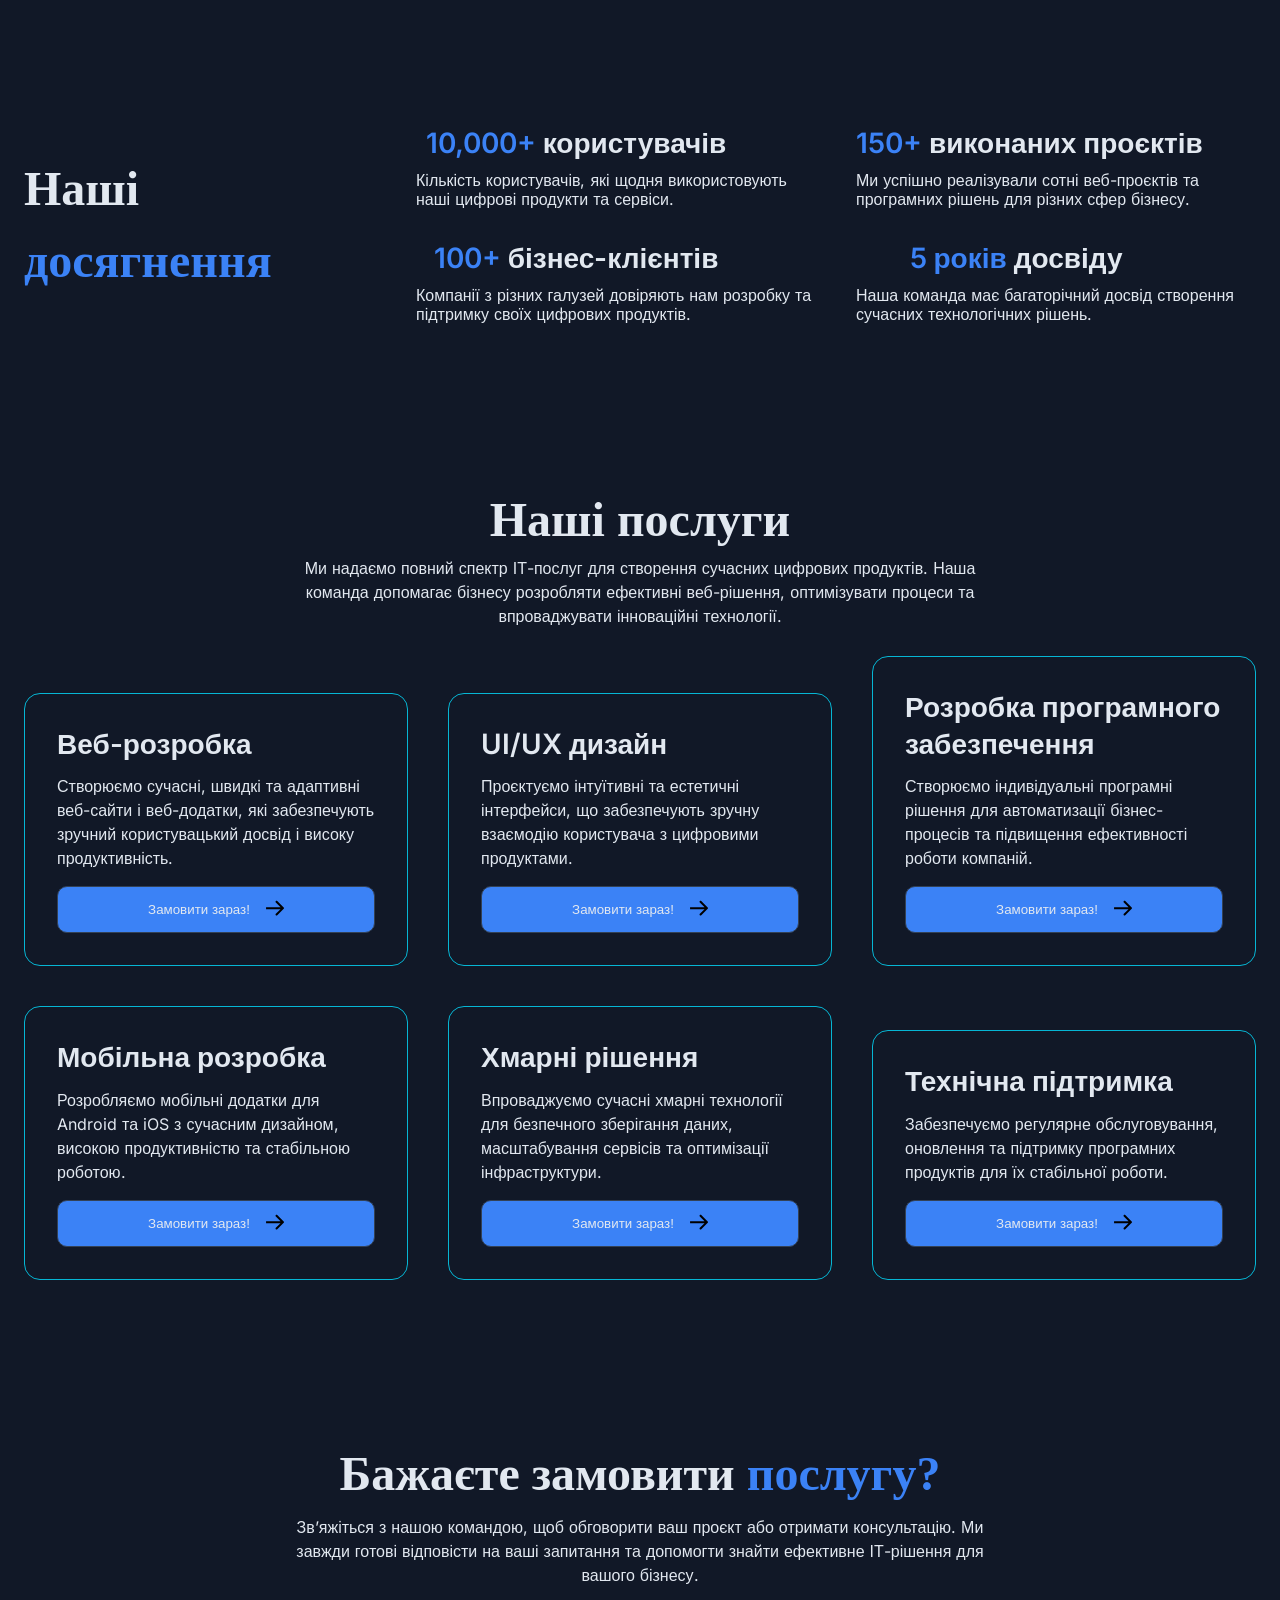
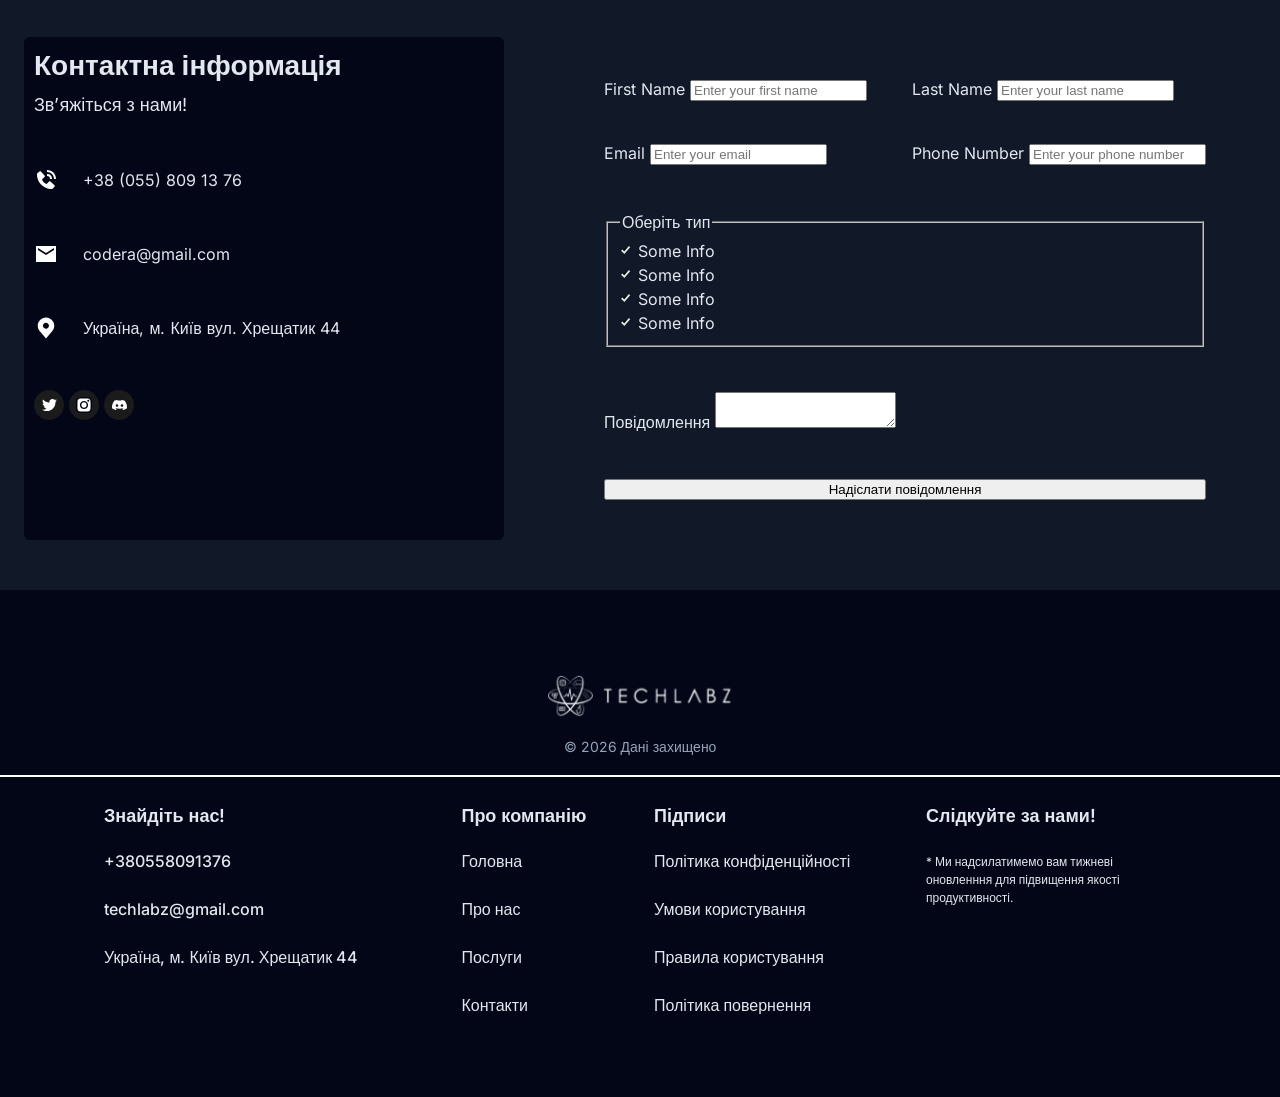
==== commit b47ed265: "add flex-layout and partially implemented form for contact-section" ====
--- a/index.html
+++ b/index.html
@@ -70,14 +70,13 @@
       </section>
       <section class="section about-us-section">
         <div class="container container-narrow">
-          <div class="about-us-section-container stack stack-lg">
+          <div class="about-us-section-container stack">
             <h2 class="about-us-section-title">Про нас</h2>
             <ul class="about-us-section-list">
               <li class="about-us-section-item">
                 <article class="about-us-section-card">
-                  <!-- for icon -->
                   <h3 class="about-us-section-card-title">
-                    Інноваційні технології
+                    Інноваційні технології <span class="emoji">👨‍💻</span>
                   </h3>
                   <p class="about-us-section-text">
                     Ми використовуємо сучасні інструменти та технології розробки
@@ -89,7 +88,7 @@
               <li class="about-us-section-item">
                 <article class="about-us-section-card">
                   <h3 class="about-us-section-card-title">
-                    Професійна команда
+                    Професійна команда <span class="emoji">🤝</span>
                   </h3>
                   <p class="about-us-section-text">
                     Команда
@@ -102,7 +101,7 @@
               <li class="about-us-section-item">
                 <article class="about-us-section-card">
                   <h3 class="about-us-section-card-title">
-                    Індивідуальний підхід
+                    Індивідуальний підхід <span class="emoji">👤</span>
                   </h3>
                   <p class="about-us-section-text">
                     Ми аналізуємо потреби кожного клієнта та створюємо рішення,
@@ -117,13 +116,15 @@
       <section class="achievements-section section">
         <div class="container container-narrow">
           <div class="achievements-section-container">
-            <h2 class="achievements-section-title">Наші досягнення</h2>
+            <h2 class="achievements-section-title">
+              Наші <span class="accent">досягнення</span>
+            </h2>
             <ul class="achievements-section-list">
               <li class="achievements-section-item">
                 <article class="achievements-section-card">
                   <!-- for icon -->
                   <h3 class="achievements-section-card-title">
-                    10,000+ користувачів
+                    <span class="accent">10,000+</span> користувачів
                   </h3>
                   <p class="achievements-section-card-text">
                     Кількість користувачів, які щодня використовують наші
@@ -134,7 +135,7 @@
               <li class="achievements-section-item">
                 <article class="achievements-section-card">
                   <h3 class="achievements-section-card-title">
-                    150+ виконаних проєктів
+                    <span class="accent">150+</span> виконаних проєктів
                   </h3>
                   <p class="achievements-section-card-text">
                     Ми успішно реалізували сотні веб-проєктів та програмних
@@ -145,7 +146,8 @@
               <li class="achievements-section-item">
                 <article class="achievements-section-card">
                   <h3 class="achievements-section-card-title">
-                    100+ бізнес-клієнтів
+                    <span class="accent">100+</span>
+                    бізнес-клієнтів
                   </h3>
                   <p class="achievements-section-card-text">
                     Компанії з різних галузей довіряють нам розробку та
@@ -156,7 +158,8 @@
               <li class="achievements-section-item">
                 <article class="achievements-section-card">
                   <h3 class="achievements-section-card-title">
-                    5 років досвіду
+                    <span class="accent">5 років</span>
+                    досвіду
                   </h3>
                   <p class="achievements-section-card-text">
                     Наша команда має багаторічний досвід створення сучасних
@@ -199,6 +202,11 @@
                     type="button"
                   >
                     Замовити зараз!
+                    <span class="arrow-wrapper">
+                      <svg class="btn-arrow" width="18" height="18">
+                        <use href="./icons.svg#arrow-icon"></use>
+                      </svg>
+                    </span>
                   </button>
                 </article>
               </li>
@@ -218,6 +226,11 @@
                     type="button"
                   >
                     Замовити зараз!
+                    <span class="arrow-wrapper">
+                      <svg class="btn-arrow" width="18" height="18">
+                        <use href="./icons.svg#arrow-icon"></use>
+                      </svg>
+                    </span>
                   </button>
                 </article>
               </li>
@@ -239,6 +252,11 @@
                     type="button"
                   >
                     Замовити зараз!
+                    <span class="arrow-wrapper">
+                      <svg class="btn-arrow" width="18" height="18">
+                        <use href="./icons.svg#arrow-icon"></use>
+                      </svg>
+                    </span>
                   </button>
                 </article>
               </li>
@@ -259,6 +277,11 @@
                     type="button"
                   >
                     Замовити зараз!
+                    <span class="arrow-wrapper">
+                      <svg class="btn-arrow" width="18" height="18">
+                        <use href="./icons.svg#arrow-icon"></use>
+                      </svg>
+                    </span>
                   </button>
                 </article>
               </li>
@@ -278,6 +301,11 @@
                     type="button"
                   >
                     Замовити зараз!
+                    <span class="arrow-wrapper">
+                      <svg class="btn-arrow" width="18" height="18">
+                        <use href="./icons.svg#arrow-icon"></use>
+                      </svg>
+                    </span>
                   </button>
                 </article>
               </li>
@@ -298,6 +326,11 @@
                     type="button"
                   >
                     Замовити зараз!
+                    <span class="arrow-wrapper">
+                      <svg class="btn-arrow" width="18" height="18">
+                        <use href="./icons.svg#arrow-icon"></use>
+                      </svg>
+                    </span>
                   </button>
                 </article>
               </li>
@@ -307,7 +340,7 @@
       </section>
       <section class="contact-section section">
         <div class="container container-narrow">
-          <div class="contacts-section-container">
+          <div class="contact-section-container">
             <div
               class="section-header section-header-centered section-header-lg stack stack-sm"
             >
@@ -322,117 +355,340 @@
               </p>
             </div>
             <div class="contact-section-interactives">
-              <div class="section-header">
-                <h3 class="contact-section-inner-title">
-                  Контактна інформація
-                </h3>
-                <p class="contact-section-inner-text">Зв’яжіться з нами!</p>
+              <div class="contact-section-info">
+                <div class="section-header">
+                  <h3 class="contact-section-inner-title">
+                    Контактна інформація
+                  </h3>
+                  <p class="contact-section-inner-text">Зв’яжіться з нами!</p>
+                </div>
+                <ul class="contact-section-list">
+                  <li class="contact-section-item">
+                    <svg width="24" height="24">
+                      <use href="./icons.svg#phone-call-icon"></use>
+                    </svg>
+                    <a
+                      class="contact-section-link"
+                      href="tel:+380558091376"
+                      target="_blank"
+                      >+38 (055) 809 13 76</a
+                    >
+                  </li>
+                  <li class="contact-section-item">
+                    <svg width="24" height="24">
+                      <use href="./icons.svg#email-icon"></use>
+                    </svg>
+                    <a
+                      class="contact-section-link"
+                      href="mailto:codera@gmail.com"
+                      target="_blank"
+                      >codera@gmail.com</a
+                    >
+                  </li>
+                  <li class="contact-section-item">
+                    <svg width="24" height="24">
+                      <use href="./icons.svg#location-find-icon"></use>
+                    </svg>
+                    <a
+                      class="contact-section-link"
+                      href="https://www.google.com/maps/@50.4439377,30.5202675,21z?entry=ttu&g_ep=EgoyMDI2MDMwNC4xIKXMDSoASAFQAw%3D%3D"
+                      target="_blank"
+                      >Україна, м. Київ вул. Хрещатик 44</a
+                    >
+                  </li>
+                </ul>
+                <div class="social-media-container">
+                  <a href="#">
+                    <svg width="30" height="30">
+                      <use href="./icons.svg#X-icon"></use>
+                    </svg>
+                  </a>
+                  <a href="#">
+                    <svg width="30" height="30">
+                      <use href="./icons.svg#instagram-icon"></use>
+                    </svg>
+                  </a>
+
+                  <a href="#">
+                    <svg width="30" height="30">
+                      <use href="./icons.svg#discord-icon"></use>
+                    </svg>
+                  </a>
+                </div>
               </div>
-              <ul class="contact-section-list">
-                <li class="contact-section-item">
-                  <!-- icon -->
-                  <a class="contact-section-link" href="mailto:codera@gmail.com"
-                    >codera@gmail.com</a
-                  >
-                </li>
-                <li class="contact-section-item">
-                  <!-- icon -->
-                  <a
-                    class="contact-section-link"
-                    href="https://www.google.com/maps/@50.4439377,30.5202675,21z?entry=ttu&g_ep=EgoyMDI2MDMwNC4xIKXMDSoASAFQAw%3D%3D"
-                    >Україна, м. Київ вул. Хрещатик 44</a
-                  >
-                </li>
-                <li class="contact-section-item">
-                  <!-- icon -->
-                  <a class="contact-section-link" href="tel:+380558091376"
-                    >+38 (055) 809 13 76</a
-                  >
-                </li>
-              </ul>
-              <div class="social-media-container">
-                <a href="#">
-                  <!-- logo-1 -->
-                </a>
-                <a href="#">
-                  <!-- logo2 -->
-                </a>
-                <a href="#">
-                  <!-- logo3 -->
-                </a>
-              </div>
+              <form class="contact-section-form stack" name="contact-form">
+                <div class="contact-section-register-info">
+                  <div class="contact-section-form-field">
+                    <label class="contact-section-label" for="user-name">
+                      First Name
+                      <input
+                        class="contact-section-input-control"
+                        id="user-name"
+                        name="user-name"
+                        type="text"
+                        minlength="3"
+                        maxlength="30"
+                        title="Name must contain only letters, numbers and underscores (3-30 characters)"
+                        pattern="^[a-zA-Z0-9]{3,30}$"
+                        placeholder="Enter your first name"
+                        required
+                      />
+                    </label>
+                  </div>
+                  <div class="form-field">
+                    <label class="contact-section-label" for="user-last-name">
+                      Last Name
+                      <input
+                        class="contact-section-input-control"
+                        id="user-last-name"
+                        name="user-last-name"
+                        type="text"
+                        minlength="3"
+                        maxlength="30"
+                        title="Last Name must contain only letters, numbers and underscores (3-30 characters)"
+                        pattern="^[a-zA-Z0-9]{3,30}$"
+                        placeholder="Enter your last name"
+                        required
+                      />
+                    </label>
+                  </div>
+                  <div class="form-field">
+                    <label class="contact-section-label" for="user-email">
+                      Email
+                      <input
+                        class="contact-section-input-control"
+                        id="user-email"
+                        name="user-email"
+                        type="email"
+                        title="Enter a valid email address"
+                        pattern="^[^\s@]+@[^\s@]+\.[^s@]{2,}$"
+                        placeholder="Enter your email"
+                        required
+                      />
+                    </label>
+                  </div>
+                  <div class="form-field">
+                    <label class="contact-section-label" for="user-phone">
+                      Phone Number
+                      <input
+                        class="contact-section-input-control"
+                        id="user-phone"
+                        name="user-phone"
+                        type="tel"
+                        title="Enter a valid telephone number"
+                        pattern="^\+380[\s-]?\d{2}[\s-]?\d{3}[\s-]?\d{2}[\s-]?\d{2}$"
+                        placeholder="Enter your phone number"
+                        required
+                      />
+                    </label>
+                  </div>
+                </div>
+                <fieldset class="contact-section-selection">
+                  <legend class="contact-section-selection-title">
+                    Оберіть тип
+                  </legend>
+
+                  <ul class="contact-section-selection-list">
+                    <li>
+                      <label class="contact-section-radio">
+                        <input
+                          class="contact-section-input-radio visually-hidden"
+                          type="radio"
+                        />
+                        <span class="contact-section-radio-box">
+                          <svg
+                            class="contact-section-radio-icon"
+                            width="13"
+                            height="13"
+                            viewBox="0 0 15 15"
+                          >
+                            <path
+                              d="M2 7L5 10L11 3"
+                              stroke="currentColor"
+                              stroke-width="2"
+                            />
+                          </svg>
+                        </span>
+                        <span class="contact-section-selection-text"
+                          >Some Info</span
+                        >
+                      </label>
+                    </li>
+                    <li>
+                      <label class="contact-section-radio">
+                        <input
+                          class="contact-section-input-radio visually-hidden"
+                          type="radio"
+                        />
+                        <span class="contact-section-radio-box">
+                          <svg
+                            class="contact-section-radio-icon"
+                            width="13"
+                            height="13"
+                            viewBox="0 0 15 15"
+                          >
+                            <path
+                              d="M2 7L5 10L11 3"
+                              stroke="currentColor"
+                              stroke-width="2"
+                            />
+                          </svg>
+                        </span>
+                        <span class="contact-section-selection-text"
+                          >Some Info</span
+                        >
+                      </label>
+                    </li>
+                    <li>
+                      <label class="contact-section-radio">
+                        <input
+                          class="contact-section-input-radio visually-hidden"
+                          type="radio"
+                        />
+                        <span class="contact-section-radio-box">
+                          <svg
+                            class="contact-section-radio-icon"
+                            width="13"
+                            height="13"
+                            viewBox="0 0 15 15"
+                          >
+                            <path
+                              d="M2 7L5 10L11 3"
+                              stroke="currentColor"
+                              stroke-width="2"
+                            />
+                          </svg>
+                        </span>
+                        <span class="contact-section-selection-text"
+                          >Some Info</span
+                        >
+                      </label>
+                    </li>
+                    <li>
+                      <label class="contact-section-radio">
+                        <input
+                          class="contact-section-input-radio visually-hidden"
+                          type="radio"
+                        />
+                        <span class="contact-section-radio-box">
+                          <svg
+                            class="contact-section-radio-icon"
+                            width="13"
+                            height="13"
+                            viewBox="0 0 15 15"
+                          >
+                            <path
+                              d="M2 7L5 10L11 3"
+                              stroke="currentColor"
+                              stroke-width="2"
+                            />
+                          </svg>
+                        </span>
+                        <span class="contact-section-selection-text"
+                          >Some Info</span
+                        >
+                      </label>
+                    </li>
+                  </ul>
+                </fieldset>
+                <div class="contact-section-textarea-container">
+                  <label class="contact-section-label" for="user-msg">
+                    Повідомлення
+                    <textarea
+                      class="contact-section-textarea"
+                      name="user-msg"
+                      id="user-msg"
+                      placeholder="Ваше повідомлення"
+                    >
+                    </textarea>
+                  </label>
+                </div>
+                <button class="send-message-button" type="button">
+                  Надіслати повідомлення
+                </button>
+              </form>
             </div>
-            <!-- form -->
           </div>
         </div>
       </section>
     </main>
     <footer class="footer">
       <div class="container container-wide">
-        <div class="footer-info">
-          <a href="#">
-            <img
-              class="company-logo"
-              src="./company-logo.svg"
-              alt="Логотип компанії"
-            />
-          </a>
-          <p class="footer-copyright">&copy; 2026 Дані захищено</p>
-        </div>
-
         <div class="footer-container">
-          <address class="footer-address">
-            <h4 class="footer-address-title font-weight-500">Знайдіть нас!</h4>
-            <ul class="footer-address-list">
-              <li>
-                <a class="footer-link" href="tel:+380558091376"
-                  >+380558091376</a
-                >
-              </li>
-              <li>
-                <a class="footer-link" href="mailto:techlabz@gmail.com"
-                  >techlabz@gmail.com</a
-                >
-              </li>
-              <li>
-                <a
-                  class="footer-link"
-                  href="https://www.google.com/maps/@50.4439377,30.5202675,21z?entry=ttu&g_ep=EgoyMDI2MDMwNC4xIKXMDSoASAFQAw%3D%3D"
-                  >Україна, м. Київ вул. Хрещатик 44</a
-                >
-              </li>
-            </ul>
-          </address>
-          <div class="footer-interactives">
-            <div class="footer-links">
-              <h4 class="footer-links-title">Про компанію</h4>
-              <ul class="footer-nav-list">
-                <li><a class="footer-link" href="#">Головна</a></li>
-                <li><a class="footer-link" href="#">Про нас</a></li>
-                <li><a class="footer-link" href="#">Послуги</a></li>
-                <li><a class="footer-link" href="#">Контакти</a></li>
-              </ul>
+          <div class="footer-info stack stack-sm">
+            <a href="#">
+              <img
+                class="company-logo"
+                src="./company-logo.svg"
+                alt="Логотип компанії"
+              />
+            </a>
+            <p class="footer-copyright">&copy; 2026 Дані захищено</p>
+          </div>
+
+          <div class="footer-content-container">
+            <div class="footer-address-interactives">
+              <address class="footer-address">
+                <h4 class="footer-address-title">Знайдіть нас!</h4>
+                <ul class="footer-address-list stack stack-lg">
+                  <li class="footer-address-link">
+                    <a class="footer-link" href="tel:+380558091376"
+                      >+380558091376</a
+                    >
+                  </li>
+                  <li class="footer-address-link">
+                    <a class="footer-link" href="mailto:techlabz@gmail.com"
+                      >techlabz@gmail.com</a
+                    >
+                  </li>
+                  <li class="footer-address-link">
+                    <a
+                      class="footer-link"
+                      href="https://www.google.com/maps/@50.4439377,30.5202675,21z?entry=ttu&g_ep=EgoyMDI2MDMwNC4xIKXMDSoASAFQAw%3D%3D"
+                      >Україна, м. Київ вул. Хрещатик 44</a
+                    >
+                  </li>
+                </ul>
+              </address>
+              <div class="footer-interactives">
+                <div class="footer-links">
+                  <h4 class="footer-links-title">Про компанію</h4>
+                  <ul class="footer-nav-list stack stack-lg">
+                    <li><a class="footer-link" href="#">Головна</a></li>
+                    <li><a class="footer-link" href="#">Про нас</a></li>
+                    <li><a class="footer-link" href="#">Послуги</a></li>
+                    <li><a class="footer-link" href="#">Контакти</a></li>
+                  </ul>
+                </div>
+                <div class="footer-legals">
+                  <h4 class="footer-legals-title">Підписи</h4>
+                  <ul class="footer-legals-list stack stack-lg">
+                    <li>
+                      <a class="footer-link" href="#"
+                        >Політика конфіденційності</a
+                      >
+                    </li>
+                    <li>
+                      <a class="footer-link" href="#">Умови користування</a>
+                    </li>
+                    <li>
+                      <a class="footer-link" href="#">Правила користування</a>
+                    </li>
+                    <li>
+                      <a class="footer-link" href="#">Політика повернення</a>
+                    </li>
+                  </ul>
+                </div>
+              </div>
             </div>
-            <div class="footer-legals">
-              <h4 class="footer-legals-title">Підписи</h4>
-              <ul class="footer-legals-list">
-                <li>
-                  <a class="footer-link" href="#">Політика конфіденційності</a>
-                </li>
-                <li><a class="footer-link" href="#">Умови користування</a></li>
-                <li>
-                  <a class="footer-link" href="#">Правила користування</a>
-                </li>
-                <li><a class="footer-link" href="#">Політика повернення</a></li>
-              </ul>
+
+            <div class="footer-input-window">
+              <h4 class="footer-input-window-title">Слідкуйте за нами!</h4>
+              <p class="footer-input-window-text">
+                * Ми надсилатимемо вам тижневі оновленння для підвищення якості
+                продуктивності.
+              </p>
             </div>
-          </div>
-          <div class="footer-input-window">
-            <h4 class="footer-input-window-title">Слідкуйте за нами!</h4>
-            <p class="footer-input-window-text">
-              * Ми надсилатимемо вам тижневі оновленння для підвищення якості
-              продуктивності.
-            </p>
           </div>
         </div>
       </div>
--- a/styles.css
+++ b/styles.css
@@ -138,7 +138,7 @@
 }
 
 .section {
-  padding: 38px 0;
+  padding: 80px 0;
   background-color: var(--color-section-alternative);
 }
 
@@ -182,6 +182,15 @@
 
 .company-logo {
   width: 185px;
+}
+
+.visually-hidden {
+  position: absolute;
+  top: auto;
+  left: -10000px;
+  overflow: hidden;
+  width: 1px;
+  height: 1px;
 }
 
 /* buttons */
@@ -194,6 +203,7 @@
   color: var(--color-brand-text);
   background-color: var(--color-brand-default);
   border-radius: 16px;
+  transition: background-color 0.4s;
 }
 
 .submit-button:hover {
@@ -203,6 +213,9 @@
 .readmore-button {
   background-color: var(--color-brand-light);
   color: var(--color-secondary-dark);
+  transition:
+    color 0.4s,
+    background-color 0.4s;
 }
 
 .readmore-button:hover {
@@ -211,21 +224,45 @@
 }
 
 .make-a-call-button {
-  padding: 8px 18px;
+  z-index: 2;
+  display: flex;
+  gap: 16px;
+  align-items: center;
+  justify-content: center;
+  padding: 12px 20px;
   border: 1px solid var(--color-brand-border);
   background-color: var(--color-brand-default);
   color: var(--color-brand-text);
   border-radius: 10px;
+  transition: background-color 0.4s;
 }
 
 .make-a-call-button:hover {
   background-color: var(--color-brand-hover);
 }
 
+.arrow-wrapper {
+  transition: transform 0.35s ease;
+}
+
+.btn-arrow {
+  transform: rotate(180deg);
+  color: var(--color-brand-highlight);
+}
+
+.make-a-call-button:hover .arrow-wrapper {
+  transform: translateX(10px);
+}
+
 /* header */
 
 .header {
+  position: absolute;
   padding-top: 32px;
+  z-index: 6;
+  top: 0;
+  left: 0;
+  width: 100%;
 }
 
 .header-container {
@@ -252,6 +289,7 @@
 .header-link {
   color: var(--color-secondary-text);
   font-weight: 600;
+  transition: color 0.35s;
 }
 
 .header-link:hover {
@@ -261,6 +299,7 @@
 /* hero-section */
 
 .hero-section {
+  position: relative;
   padding: 272px 0;
 }
 
@@ -313,20 +352,101 @@
 
 /* about-us-section */
 
+.about-us-section-container {
+  gap: 28px;
+}
+
 .about-us-section-title {
   text-align: center;
   font-size: 48px;
 }
 
+.about-us-section-list {
+  display: flex;
+  align-items: center;
+  flex-wrap: wrap;
+  justify-content: space-evenly;
+  gap: 30px 40px;
+}
+
+.about-us-section-card {
+  position: relative;
+  padding: 24px;
+  display: flex;
+  border: 1px solid var(--color-brand-highlight); /* temp */
+  flex-direction: column;
+  justify-content: flex-end;
+  align-items: center;
+  min-height: 530px;
+  width: 380px;
+  border-radius: 16px;
+  background: #020617;
+  transition:
+    transform 0.35s ease,
+    box-shadow 0.35s ease;
+  animation: borderRun-about 3s linear infinite;
+}
+
+.about-us-section-card::before {
+  content: "";
+  position: absolute;
+  inset: -2px;
+  background: linear-gradient(
+    90deg,
+    transparent,
+    #2563eb,
+    #9933ea,
+    transparent
+  );
+  opacity: 0;
+  z-index: -1;
+  transition: opacity 0.35s ease;
+  border-radius: inherit;
+}
+
+.about-us-section-card::after {
+  content: "";
+  position: absolute;
+  inset: 0;
+  background: linear-gradient(120deg, #2563eb, #9933ea);
+  opacity: 0;
+  border-radius: inherit;
+  transition: opacity 0.35s ease;
+  z-index: 0;
+}
+
+.about-us-section-card:hover {
+  transform: translateY(-12px) scale(1.02);
+  box-shadow: 0 25px 60px rgba(0, 0, 0, 0.4);
+}
+
+.about-us-section-card:hover::before {
+  opacity: 0.8;
+}
+
+.about-us-section-card::after {
+  opacity: 0.1;
+}
+
+@keyframes borderRun-about {
+  0% {
+    background-position: 0%;
+  }
+  100% {
+    background-position: 100%;
+  }
+}
+
 .about-us-section-card-title {
   text-align: center;
-  max-width: 320px;
   margin-bottom: 8px;
+  font-size: 25px;
 }
 
 .about-us-section-text {
   max-width: 251px;
   text-align: center;
+  min-height: 74px;
 }
 
 .about-us-section-text .accent {
@@ -334,15 +454,36 @@
   font-weight: 500;
 }
 
+.about-us-section-icon {
+  font-size: 40px;
+  margin-bottom: 12px;
+}
+
+.emoji {
+  white-space: nowrap;
+}
+
 /* achievements-section */
 
 .achievements-section-container {
   display: flex;
   align-items: center;
+  justify-content: space-evenly;
+  gap: 80px;
 }
 
 .achievements-section-title {
   font-size: 48px;
+}
+
+.achievements-section-title .accent {
+  color: var(--color-brand-default);
+}
+
+.achievements-section-list {
+  display: grid;
+  grid-template-columns: repeat(2, max-content);
+  gap: 30px 40px;
 }
 
 .achievements-section-card-title {
@@ -350,14 +491,25 @@
   text-align: center;
   max-width: 320px;
   margin-bottom: 10px;
-}
-
-.advantages-section-card-text {
+  white-space: nowrap;
+}
+
+.achievements-section-card-title .accent {
+  color: var(--color-brand-default);
+}
+
+.achievements-section-card-text {
   max-width: 400px;
   line-height: 1.2;
 }
 
 /* services-section */
+
+.services-section-container {
+  display: flex;
+  flex-direction: column;
+  gap: 28px;
+}
 
 .services-section-title {
   font-size: 48px;
@@ -368,10 +520,89 @@
   margin-bottom: 12px;
 }
 
+.services-section-list {
+  display: grid;
+  gap: 40px;
+  grid-template-columns: repeat(auto-fit, minmax(380px, 1fr));
+  align-items: end;
+}
+
+.services-section-card {
+  position: relative;
+  overflow: hidden;
+  padding: 32px;
+  width: 100%;
+  min-height: 220px;
+  border-radius: 16px;
+  border: 1px solid var(--color-brand-highlight);
+
+  transition:
+    transform 0.35s ease,
+    box-shadow 0.35s ease;
+}
+
+.services-section-card::before {
+  content: "";
+  position: absolute;
+  inset: -2px;
+  border-radius: inherit;
+
+  background: linear-gradient(
+    90deg,
+    transparent,
+    var(--color-brand-hover),
+    #9933ea,
+    transparent
+  );
+  opacity: 0;
+  transition: opacity 0.35s ease;
+  animation: borderRun-service 3s linear infinite;
+  z-index: -1;
+}
+
+.services-section-card::after {
+  content: "";
+  position: absolute;
+  inset: -2px;
+  border-radius: inherit;
+
+  background: linear-gradient(120deg, var(--color-brand-hover), #9933ea);
+  opacity: 0;
+  transition: opacity 0.35s ease;
+}
+
+.services-section-card:hover {
+  transform: translateY(-10px) scale(1.02);
+  box-shadow: 0 25px 60px rgba(0, 0, 0, 0.35);
+}
+
+.services-section-card:hover::before {
+  opacity: 0.8;
+}
+
+.services-section-card:hover::after {
+  opacity: 0.08;
+}
+
+@keyframes borderRun-service {
+  0% {
+    background-position: 0%;
+  }
+  100% {
+    background-position: 300%;
+  }
+}
+
 /* contact-section */
 
 .contact-section {
   padding-bottom: 50px;
+}
+
+.contact-section-container {
+  display: flex;
+  flex-direction: column;
+  gap: 50px;
 }
 
 .contact-section-title {
@@ -379,6 +610,16 @@
   font-size: 48px;
 }
 
+.contact-section-info {
+  padding: 10px;
+  display: flex;
+  flex-direction: column;
+  gap: 50px;
+  background-color: #020617;
+  border-radius: 6px;
+  flex-basis: 40%;
+}
+
 .contact-section-title .accent {
   color: var(--color-brand-default);
 }
@@ -388,6 +629,7 @@
 }
 
 .contact-section-inner-title {
+  margin-bottom: 8px;
   font-size: 28px;
 }
 
@@ -395,9 +637,78 @@
   font-size: 18px;
 }
 
+.contact-section-list {
+  display: flex;
+  flex-direction: column;
+  gap: 50px;
+}
+
+.contact-section-item {
+  display: flex;
+  align-items: center;
+  gap: 25px;
+}
+
+.contact-section-link {
+  color: var(--color-brand-text);
+}
+
+.contact-section-interactives {
+  display: flex;
+  gap: 50px;
+}
+
+.contact-section-form {
+  padding: 40px 50px;
+  gap: 45px;
+}
+
+.contact-section-register-info {
+  display: grid;
+  grid-template-columns: repeat(2, max-content);
+  gap: 40px 45px;
+}
+
 .footer {
+  padding: 80px;
   position: relative;
   background-color: #020617;
+}
+
+.footer-info {
+  position: relative;
+  align-items: center;
+}
+
+.footer-info::after {
+  position: absolute;
+  content: "";
+  border: 1px solid var(--color-brand-light);
+  width: 1280px;
+  bottom: -20px;
+}
+
+.footer-container {
+  display: flex;
+  flex-direction: column;
+  gap: 45px;
+}
+
+.footer-content-container {
+  display: flex;
+  gap: 48px;
+  align-items: flex-start;
+}
+
+.footer-address-interactives {
+  display: flex;
+  gap: 48px;
+  justify-content: center;
+}
+
+.footer-interactives {
+  display: flex;
+  gap: 40px;
 }
 
 .footer-copyright {
@@ -409,20 +720,34 @@
   font-style: normal;
 }
 
+.footer-address-interactives,
+.footer-interactives,
+.footer-legals,
+.footer-links,
+.footer-address {
+  flex-grow: 1;
+}
+
 .footer-address-title,
 .footer-links-title,
-.footer-legals-title,
-.footer-input-window {
+.footer-legals-title {
   font-size: 18px;
+  margin-bottom: 20px;
 }
 
 .footer-link {
   color: var(--color-brand-text);
   font-weight: 500;
+  transition: color 0.3s ease;
 }
 
 .footer-link:hover {
   color: var(--color-brand-hover);
+}
+
+.footer-input-window-title {
+  font-size: 18px;
+  margin-bottom: 24px;
 }
 
 .footer-input-window-text {
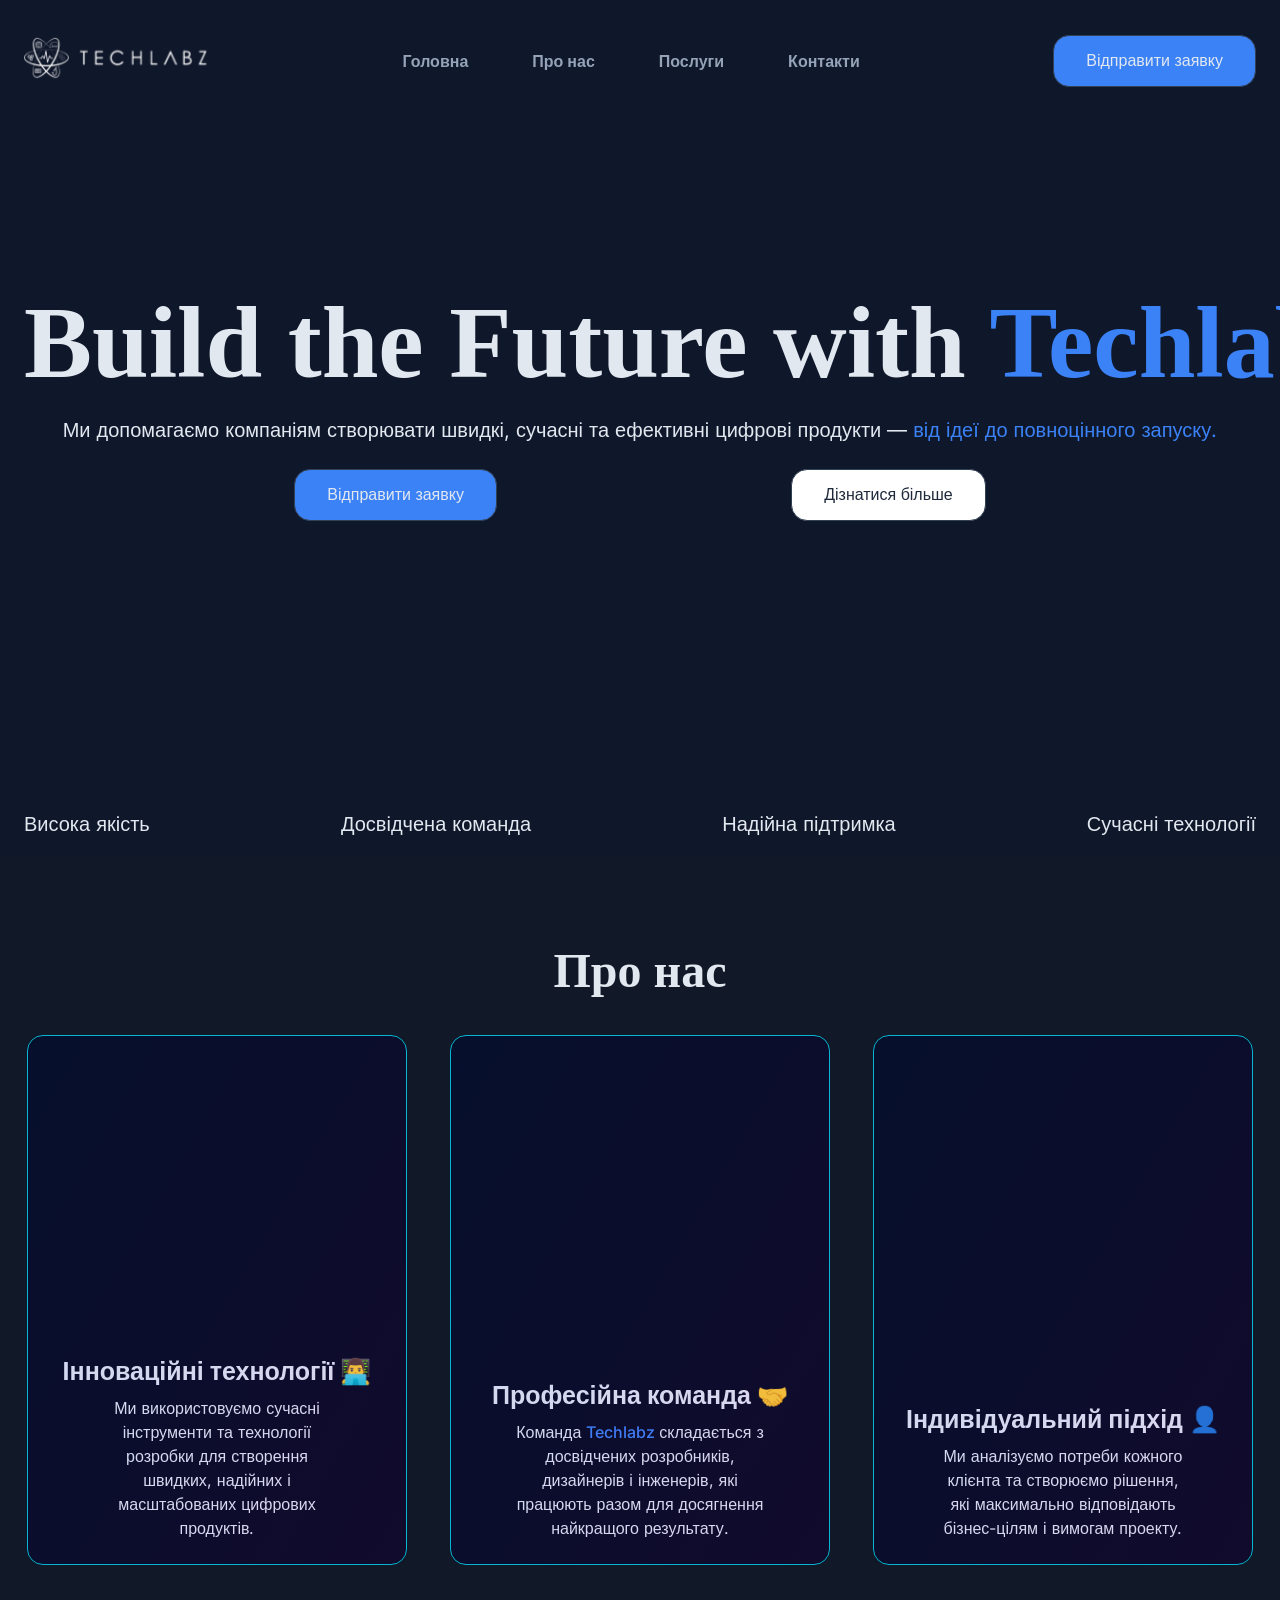
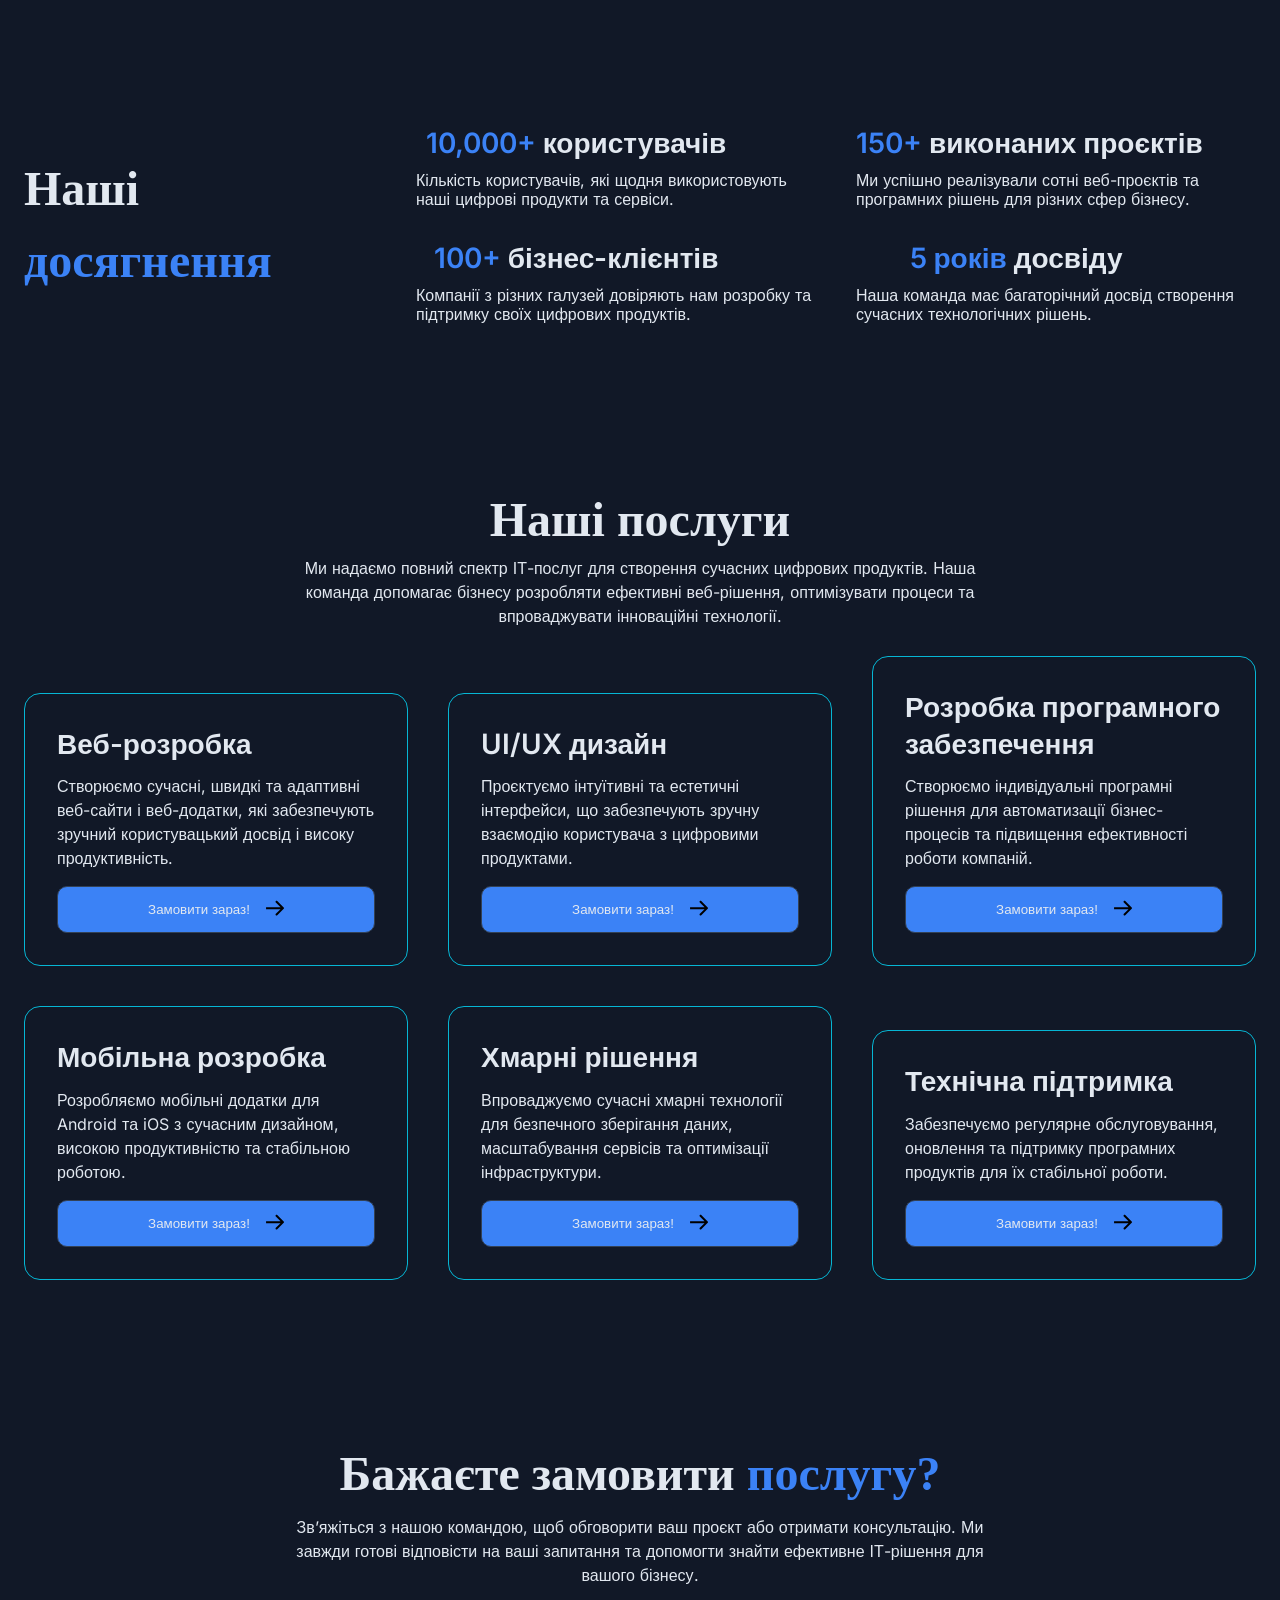
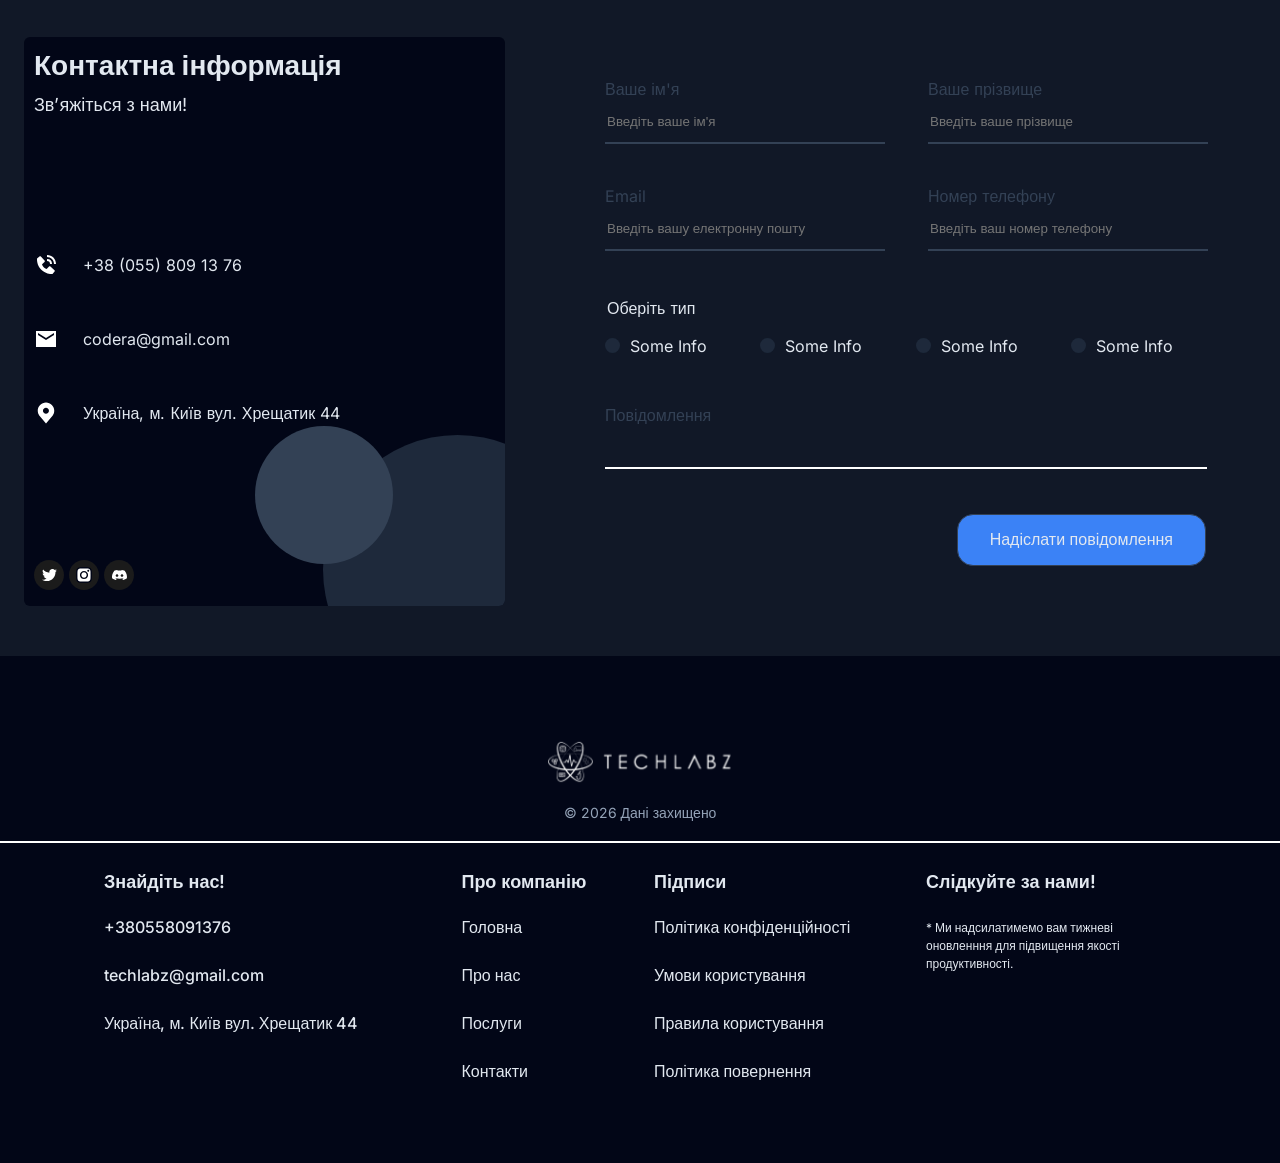
==== commit 65f83ef8: "implement full contact-section with form" ====
--- a/index.html
+++ b/index.html
@@ -415,72 +415,78 @@
                     </svg>
                   </a>
                 </div>
+                <span class="circle-small"></span>
+                <span class="circle-big"></span>
               </div>
               <form class="contact-section-form stack" name="contact-form">
                 <div class="contact-section-register-info">
-                  <div class="contact-section-form-field">
+                  <div class="contact-section-form-field stack">
                     <label class="contact-section-label" for="user-name">
-                      First Name
-                      <input
-                        class="contact-section-input-control"
-                        id="user-name"
-                        name="user-name"
-                        type="text"
-                        minlength="3"
-                        maxlength="30"
-                        title="Name must contain only letters, numbers and underscores (3-30 characters)"
-                        pattern="^[a-zA-Z0-9]{3,30}$"
-                        placeholder="Enter your first name"
-                        required
-                      />
+                      Ваше ім'я
                     </label>
-                  </div>
-                  <div class="form-field">
+                    <input
+                      class="contact-section-input-control"
+                      id="user-name"
+                      name="user-name"
+                      type="text"
+                      minlength="3"
+                      maxlength="30"
+                      title="Name must contain only letters, numbers and underscores (3-30 characters)"
+                      pattern="^[a-zA-Z0-9]{3,30}$"
+                      placeholder="Введіть ваше ім'я"
+                      autocomplete="off"
+                      required
+                    />
+                  </div>
+                  <div class="contact-section-form-field stack">
                     <label class="contact-section-label" for="user-last-name">
-                      Last Name
-                      <input
-                        class="contact-section-input-control"
-                        id="user-last-name"
-                        name="user-last-name"
-                        type="text"
-                        minlength="3"
-                        maxlength="30"
-                        title="Last Name must contain only letters, numbers and underscores (3-30 characters)"
-                        pattern="^[a-zA-Z0-9]{3,30}$"
-                        placeholder="Enter your last name"
-                        required
-                      />
+                      Ваше прізвище
                     </label>
-                  </div>
-                  <div class="form-field">
+                    <input
+                      class="contact-section-input-control"
+                      id="user-last-name"
+                      name="user-last-name"
+                      type="text"
+                      minlength="3"
+                      maxlength="30"
+                      title="Last Name must contain only letters, numbers and underscores (3-30 characters)"
+                      pattern="^[a-zA-Z0-9]{3,30}$"
+                      placeholder="Введіть ваше прізвище"
+                      autocomplete="off"
+                      required
+                    />
+                  </div>
+                  <div class="contact-section-form-field stack">
                     <label class="contact-section-label" for="user-email">
                       Email
-                      <input
-                        class="contact-section-input-control"
-                        id="user-email"
-                        name="user-email"
-                        type="email"
-                        title="Enter a valid email address"
-                        pattern="^[^\s@]+@[^\s@]+\.[^s@]{2,}$"
-                        placeholder="Enter your email"
-                        required
-                      />
                     </label>
-                  </div>
-                  <div class="form-field">
+                    <input
+                      class="contact-section-input-control"
+                      id="user-email"
+                      name="user-email"
+                      type="email"
+                      title="Enter a valid email address"
+                      pattern="^[^\s@]+@[^\s@]+\.[^\s@]{2,}$"
+                      placeholder="Введіть вашу електронну пошту"
+                      autocomplete="off"
+                      required
+                    />
+                  </div>
+                  <div class="contact-section-form-field stack">
                     <label class="contact-section-label" for="user-phone">
-                      Phone Number
-                      <input
-                        class="contact-section-input-control"
-                        id="user-phone"
-                        name="user-phone"
-                        type="tel"
-                        title="Enter a valid telephone number"
-                        pattern="^\+380[\s-]?\d{2}[\s-]?\d{3}[\s-]?\d{2}[\s-]?\d{2}$"
-                        placeholder="Enter your phone number"
-                        required
-                      />
+                      Номер телефону
                     </label>
+                    <input
+                      class="contact-section-input-control"
+                      id="user-phone"
+                      name="user-phone"
+                      type="tel"
+                      title="Enter a valid telephone number"
+                      pattern="^\+380[\s-]?\d{2}[\s-]?\d{3}[\s-]?\d{2}[\s-]?\d{2}$"
+                      placeholder="Введіть ваш номер телефону"
+                      autocomplete="off"
+                      required
+                    />
                   </div>
                 </div>
                 <fieldset class="contact-section-selection">
@@ -489,15 +495,17 @@
                   </legend>
 
                   <ul class="contact-section-selection-list">
-                    <li>
+                    <li class="contact-section-selection-item">
                       <label class="contact-section-radio">
                         <input
                           class="contact-section-input-radio visually-hidden"
                           type="radio"
+                          name="request-type"
                         />
                         <span class="contact-section-radio-box">
                           <svg
                             class="contact-section-radio-icon"
+                            id="radio-icon"
                             width="13"
                             height="13"
                             viewBox="0 0 15 15"
@@ -514,15 +522,17 @@
                         >
                       </label>
                     </li>
-                    <li>
+                    <li class="contact-section-selection-item">
                       <label class="contact-section-radio">
                         <input
                           class="contact-section-input-radio visually-hidden"
                           type="radio"
+                          name="request-type"
                         />
                         <span class="contact-section-radio-box">
                           <svg
                             class="contact-section-radio-icon"
+                            id="radio-icon"
                             width="13"
                             height="13"
                             viewBox="0 0 15 15"
@@ -539,15 +549,17 @@
                         >
                       </label>
                     </li>
-                    <li>
+                    <li class="contact-section-selection-item">
                       <label class="contact-section-radio">
                         <input
                           class="contact-section-input-radio visually-hidden"
                           type="radio"
+                          name="request-type"
                         />
                         <span class="contact-section-radio-box">
                           <svg
                             class="contact-section-radio-icon"
+                            id="radio-icon"
                             width="13"
                             height="13"
                             viewBox="0 0 15 15"
@@ -564,11 +576,12 @@
                         >
                       </label>
                     </li>
-                    <li>
+                    <li class="contact-section-selection-item">
                       <label class="contact-section-radio">
                         <input
                           class="contact-section-input-radio visually-hidden"
                           type="radio"
+                          name="request-type"
                         />
                         <span class="contact-section-radio-box">
                           <svg
@@ -591,19 +604,22 @@
                     </li>
                   </ul>
                 </fieldset>
-                <div class="contact-section-textarea-container">
+                <div class="contact-section-textarea-container stack stack-sm">
                   <label class="contact-section-label" for="user-msg">
-                    Повідомлення
-                    <textarea
-                      class="contact-section-textarea"
-                      name="user-msg"
-                      id="user-msg"
-                      placeholder="Ваше повідомлення"
-                    >
-                    </textarea>
-                  </label>
+                    Повідомлення</label
+                  >
+
+                  <textarea
+                    class="contact-section-textarea"
+                    name="user-msg"
+                    id="user-msg"
+                    placeholder="Ваше повідомлення"
+                    minlength="10"
+                    maxlength="250"
+                  >
+                  </textarea>
                 </div>
-                <button class="send-message-button" type="button">
+                <button class="send-message-button submit-button" type="submit">
                   Надіслати повідомлення
                 </button>
               </form>
--- a/styles.css
+++ b/styles.css
@@ -119,6 +119,12 @@
   margin: 0;
 }
 
+fieldset {
+  border: none;
+  margin: 0;
+  padding: 0;
+}
+
 .font-weight-500 {
   font-weight: 500;
 }
@@ -182,6 +188,11 @@
 
 .company-logo {
   width: 185px;
+}
+
+input,
+textarea {
+  outline: none;
 }
 
 .visually-hidden {
@@ -239,6 +250,10 @@
 
 .make-a-call-button:hover {
   background-color: var(--color-brand-hover);
+}
+
+.send-message-button {
+  align-self: flex-end;
 }
 
 .arrow-wrapper {
@@ -611,12 +626,15 @@
 }
 
 .contact-section-info {
+  position: relative;
+  overflow: hidden;
   padding: 10px;
   display: flex;
   flex-direction: column;
   gap: 50px;
   background-color: #020617;
   border-radius: 6px;
+  /* flex-grow: 1; */
   flex-basis: 40%;
 }
 
@@ -640,7 +658,9 @@
 .contact-section-list {
   display: flex;
   flex-direction: column;
+  justify-content: center;
   gap: 50px;
+  flex-grow: 2;
 }
 
 .contact-section-item {
@@ -665,9 +685,133 @@
 
 .contact-section-register-info {
   display: grid;
-  grid-template-columns: repeat(2, max-content);
+  grid-template-columns: repeat(2, 1fr);
   gap: 40px 45px;
 }
+
+.contact-section-form-field {
+  gap: 12px;
+  position: relative;
+}
+
+.contact-section-label {
+  color: var(--color-brand-border);
+}
+
+.contact-section-form-field:focus-within .contact-section-label {
+  color: var(--color-brand-text);
+}
+
+.contact-section-input-control {
+  width: 278px;
+  position: relative;
+  background-color: transparent;
+  border: none;
+  color: var(--color-brand-text);
+}
+
+.contact-section-form-field::after {
+  content: "";
+  border: 1px solid var(--color-brand-border);
+  width: 100%;
+}
+
+.contact-section-form-field:focus-within::after {
+  border: 1px solid var(--color-brand-text);
+}
+
+.contact-section-selection-title {
+  margin-bottom: 14px;
+}
+
+.contact-section-selection-list {
+  display: flex;
+  gap: 20px;
+}
+
+.contact-section-selection-item {
+  flex-grow: 1;
+}
+
+.contact-section-radio {
+  display: flex;
+  align-items: center;
+  gap: 10px;
+}
+
+.contact-section-radio-box {
+  display: flex;
+  align-items: center;
+  justify-content: center;
+  width: 15px;
+  height: 15px;
+  background-color: var(--color-secondary-dark);
+  border-radius: 50%;
+}
+
+.contact-section-radio-icon {
+  display: block;
+  opacity: 0;
+}
+
+.contact-section-input-radio:checked
+  + .contact-section-radio-box
+  .contact-section-radio-icon {
+  opacity: 1;
+}
+
+.contact-section-input-radio:checked + .contact-section-radio-box {
+  background-color: var(--color-brand-default);
+}
+
+.contact-section-textarea {
+  resize: none;
+  background-color: transparent;
+  border: none;
+  color: var(--color-brand-text);
+}
+
+.contact-section-textarea-container {
+  width: 100%;
+  max-width: 600px;
+  position: relative;
+}
+
+.contact-section-textarea-container:after {
+  position: absolute;
+  content: "";
+  bottom: 0;
+  width: 100%;
+  max-width: 600px;
+  border: 1px solid var(--color-brand-light);
+}
+
+.contact-section-textarea-container:focus-within {
+  border: none;
+}
+
+.circle-small {
+  position: absolute;
+  z-index: 2;
+  right: 112px;
+  bottom: 42px;
+  width: 138px;
+  height: 138px;
+  border-radius: 50%;
+  background-color: var(--color-brand-border);
+}
+
+.circle-big {
+  position: absolute;
+  bottom: -98px;
+  right: -87px;
+  width: 269px;
+  height: 269px;
+  border-radius: 50%;
+  background-color: var(--color-secondary-dark);
+}
+
+/* footer */
 
 .footer {
   padding: 80px;
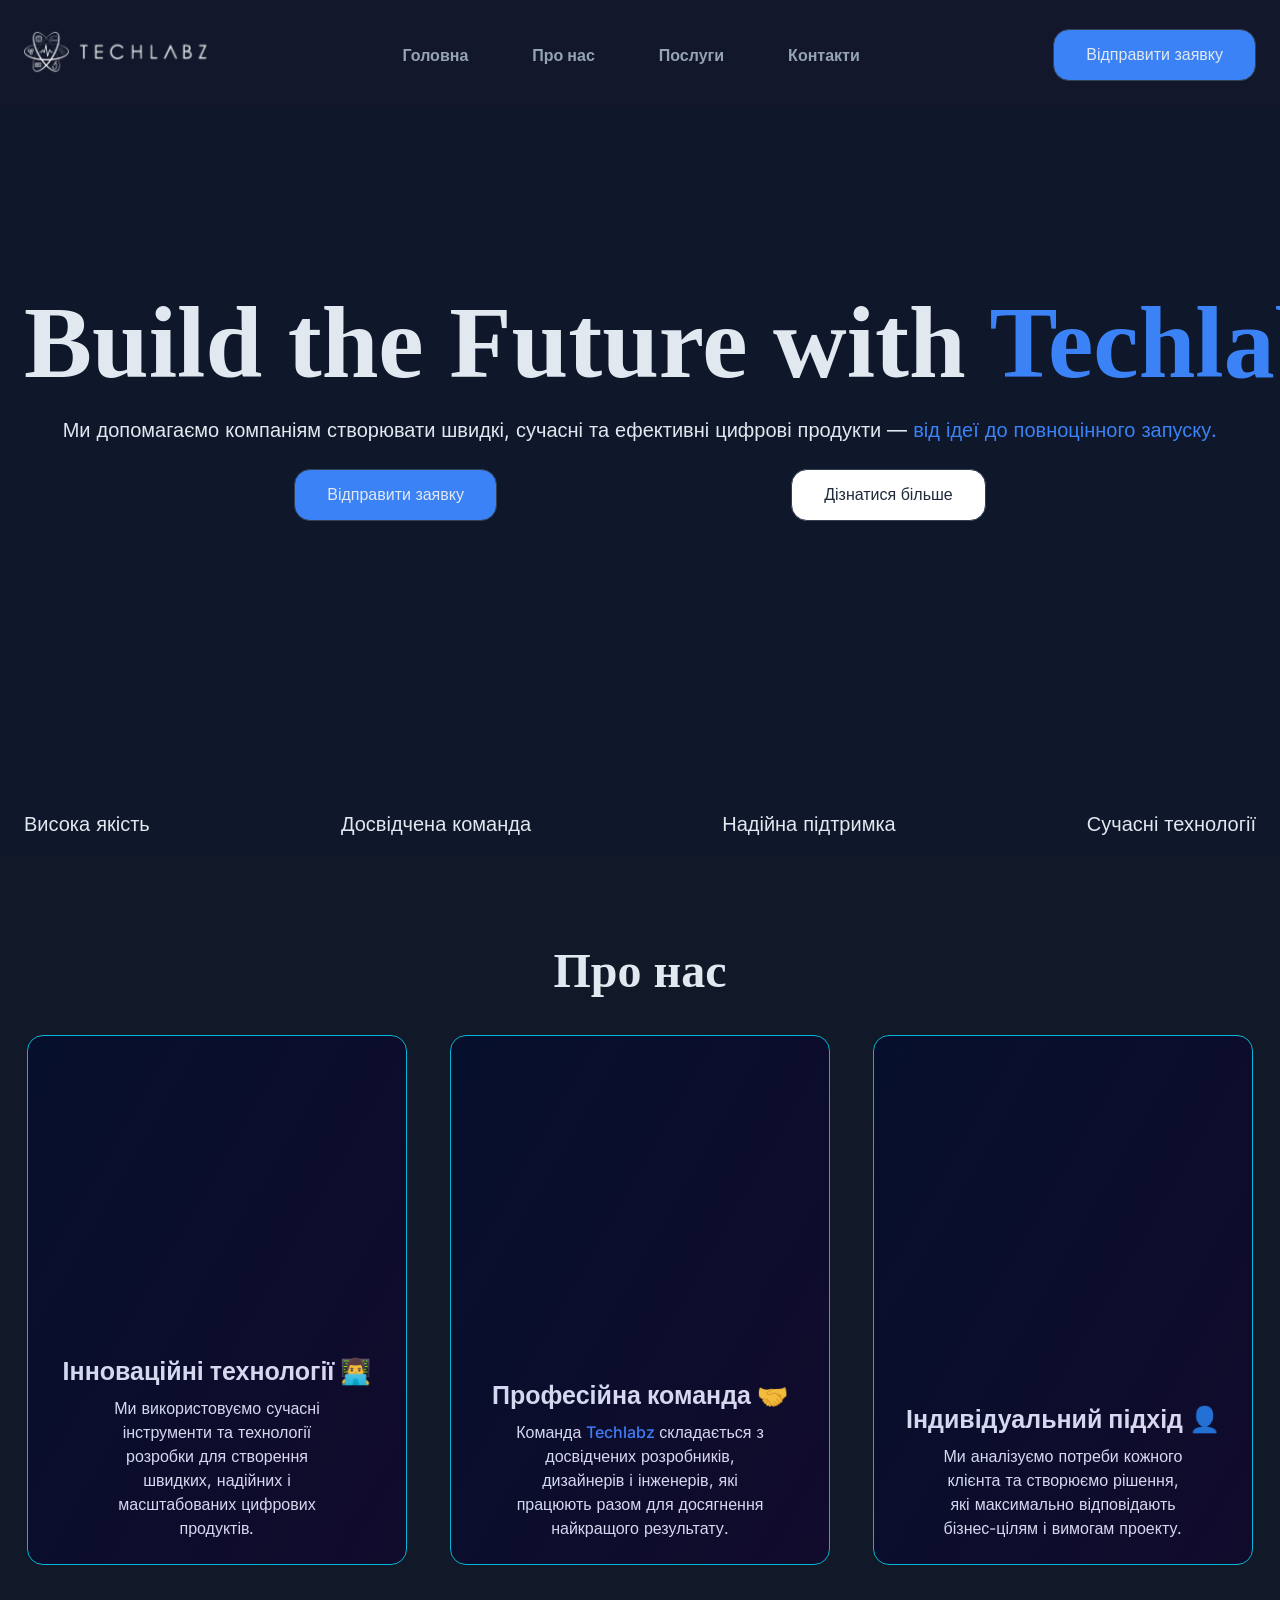
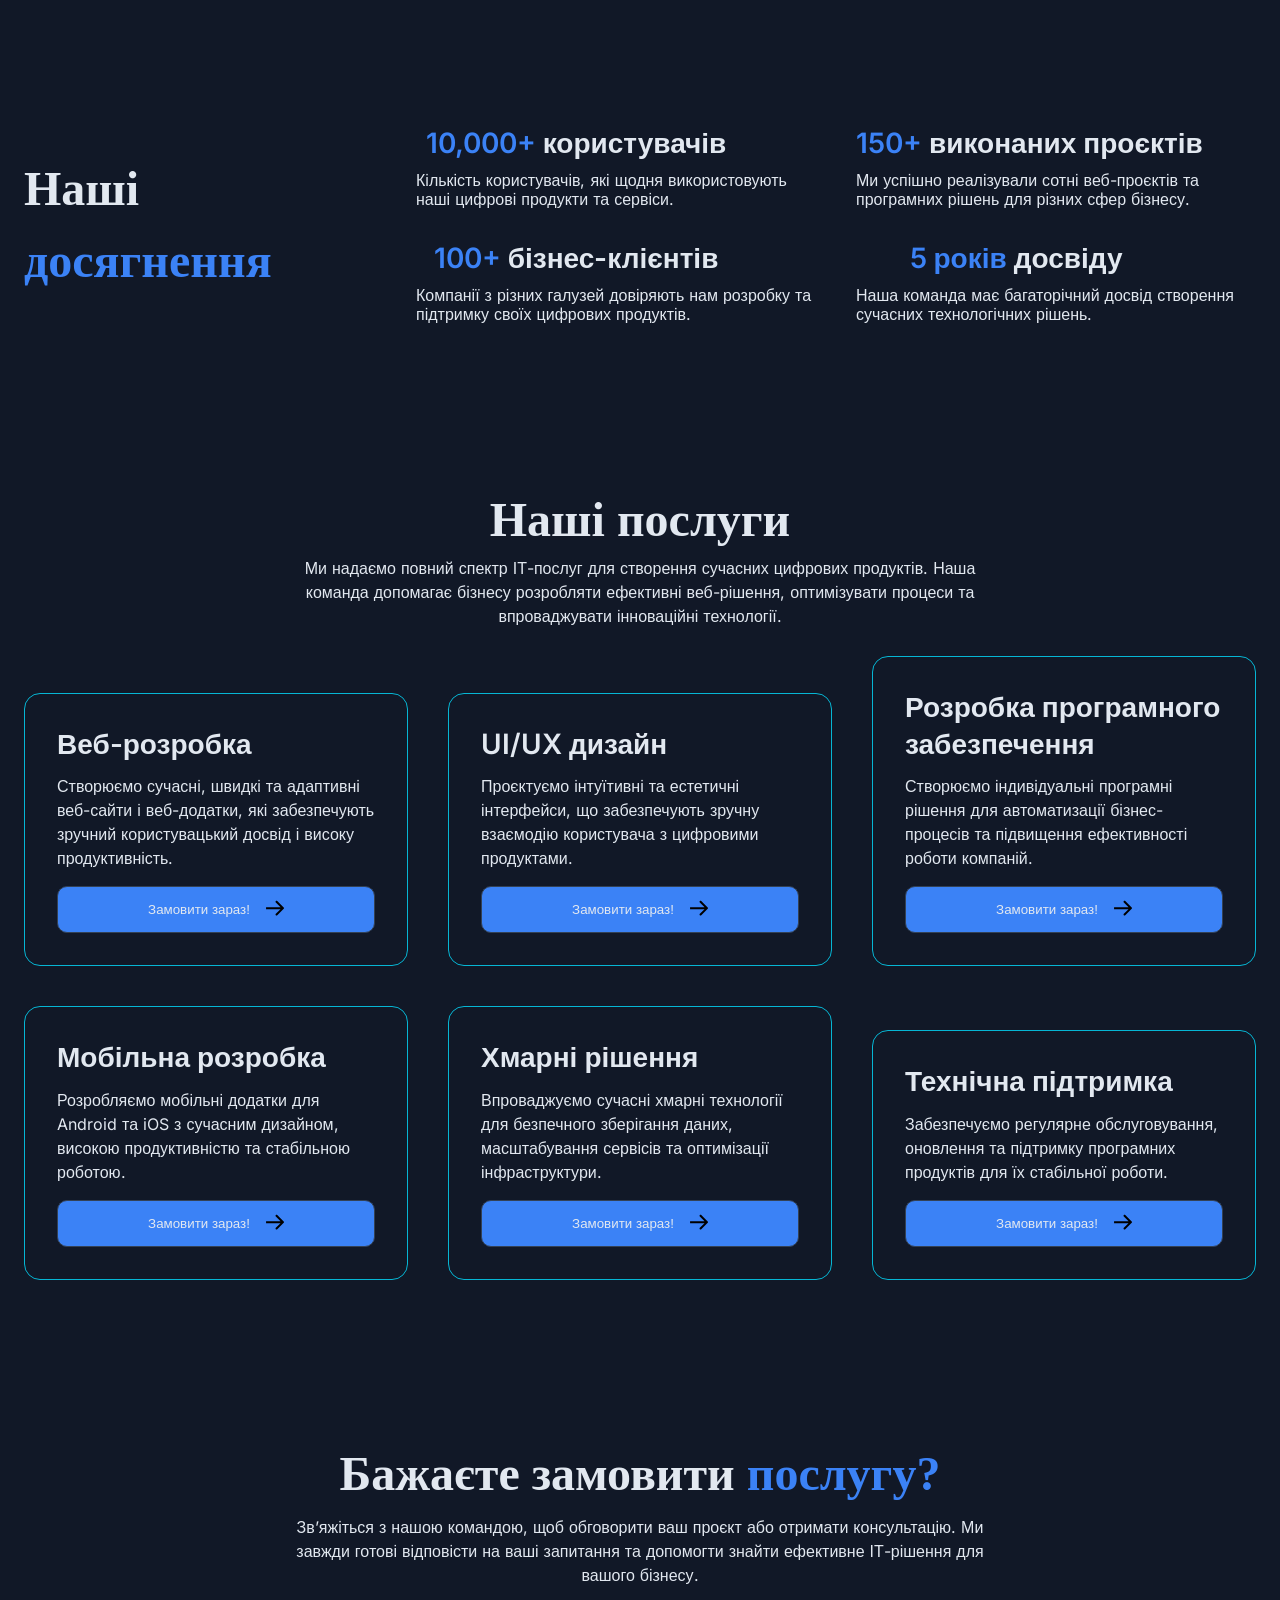
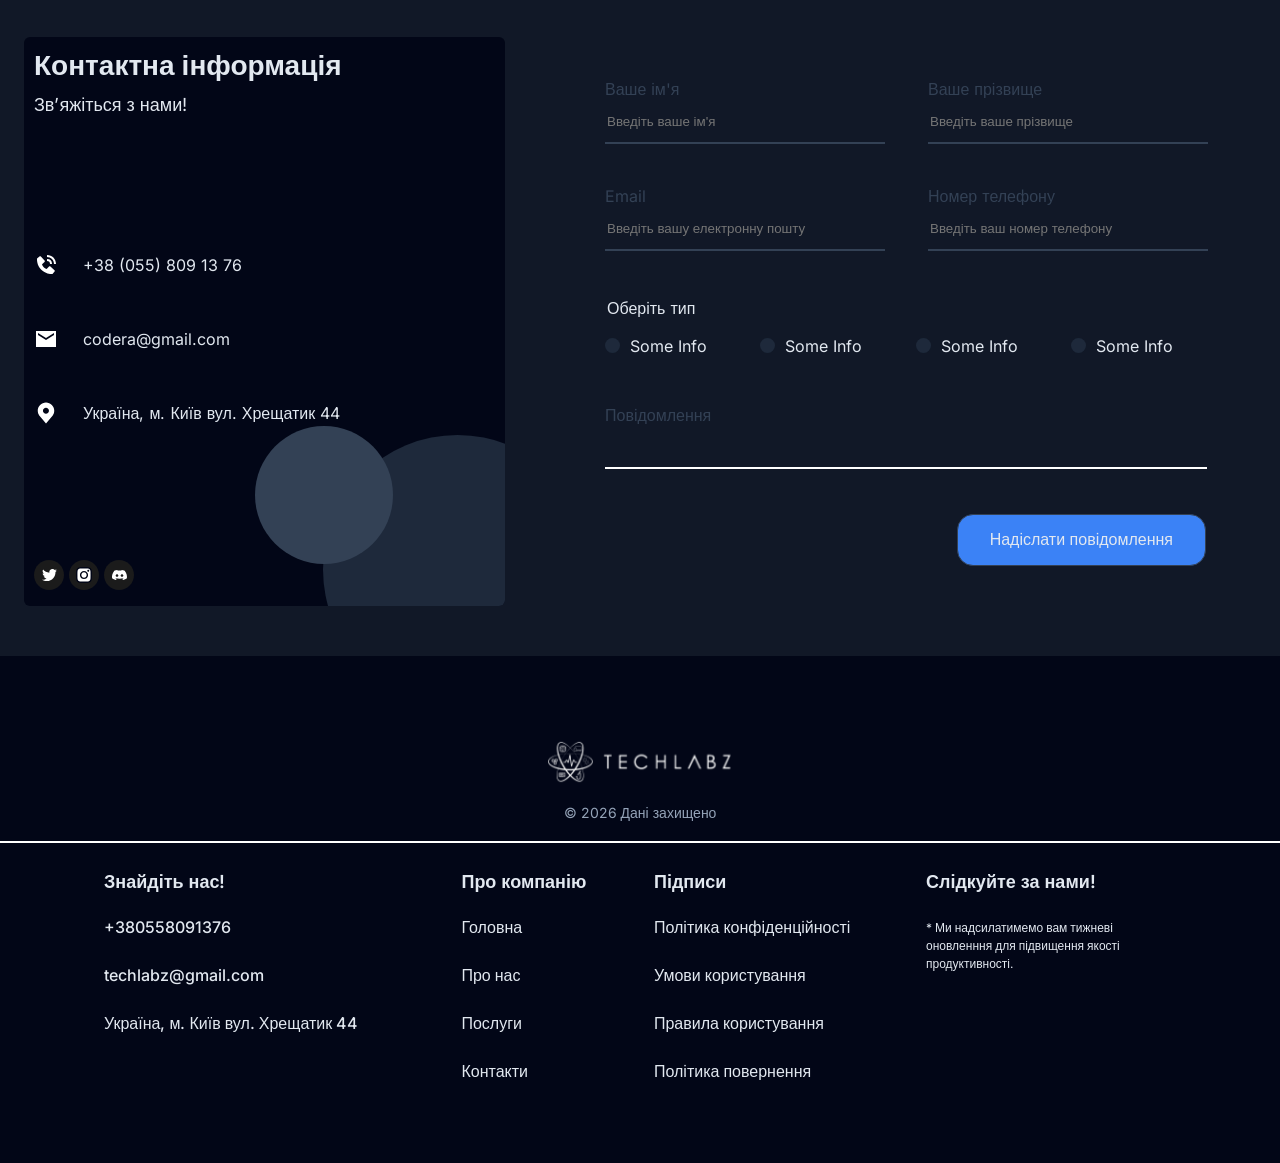
==== commit 0b08de70: "implement Scss preprocessor" ====
--- a/index.html
+++ b/index.html
@@ -4,7 +4,7 @@
     <meta charset="UTF-8" />
     <meta name="viewport" content="width=device-width, initial-scale=1.0" />
     <title>Codera</title>
-    <link rel="stylesheet" href="./styles.css" />
+    <link rel="stylesheet" href="./css/main.min.css" />
   </head>
   <body>
     <header class="header">
@@ -78,7 +78,7 @@
                   <h3 class="about-us-section-card-title">
                     Інноваційні технології <span class="emoji">👨‍💻</span>
                   </h3>
-                  <p class="about-us-section-text">
+                  <p class="about-us-section-card-text">
                     Ми використовуємо сучасні інструменти та технології розробки
                     для створення швидких, надійних і масштабованих цифрових
                     продуктів.
@@ -90,7 +90,7 @@
                   <h3 class="about-us-section-card-title">
                     Професійна команда <span class="emoji">🤝</span>
                   </h3>
-                  <p class="about-us-section-text">
+                  <p class="about-us-section-card-text">
                     Команда
                     <span class="accent" lang="en">Techlabz </span> складається
                     з досвідчених розробників, дизайнерів і інженерів, які
@@ -103,7 +103,7 @@
                   <h3 class="about-us-section-card-title">
                     Індивідуальний підхід <span class="emoji">👤</span>
                   </h3>
-                  <p class="about-us-section-text">
+                  <p class="about-us-section-card-text">
                     Ми аналізуємо потреби кожного клієнта та створюємо рішення,
                     які максимально відповідають бізнес-цілям і вимогам проекту.
                   </p>
--- a/css/main.min.css
+++ b/css/main.min.css
@@ -0,0 +1 @@
+@font-face{font-display:swap;font-family:"Montserrat";font-style:normal;font-weight:400;src:url("../fonts/montserrat-v31-latin-regular.woff2") format("woff2")}@font-face{font-display:swap;font-family:"Montserrat";font-style:normal;font-weight:500;src:url("../fonts/montserrat-v31-latin-500.woff2") format("woff2")}@font-face{font-display:swap;font-family:"Montserrat";font-style:normal;font-weight:600;src:url("../fonts/montserrat-v31-latin-600.woff2") format("woff2")}@font-face{font-display:swap;font-family:"Montserrat";font-style:normal;font-weight:700;src:url("../fonts/montserrat-v31-latin-700.woff2") format("woff2")}@font-face{font-display:swap;font-family:"Inter";font-style:normal;font-weight:400;src:url("../fonts/inter-v20-latin-regular.woff2") format("woff2")}@font-face{font-display:swap;font-family:"Inter";font-style:normal;font-weight:500;src:url("../fonts/inter-v20-latin-500.woff2") format("woff2")}@font-face{font-display:swap;font-family:"Inter";font-style:normal;font-weight:600;src:url("../fonts/inter-v20-latin-600.woff2") format("woff2")}*{-webkit-box-sizing:border-box;box-sizing:border-box}a{display:inline-block;text-decoration:none}ul{list-style-type:none;padding:0;margin:0}body{overflow-x:hidden;font-size:16px;font-weight:400;font-family:"Inter",sans-serif;line-height:1.5;background-color:var(--color-brand-dark);color:var(--color-brand-text);margin:0}[class$=-button]{display:block}h1,h2{font-family:"Monteserrat","sans-serif";font-size:32px}h3{font-size:28px;line-height:1.3}h1,h2,h3,h4,h5,h6,p{margin:0}fieldset{border:none;margin:0;padding:0}input,textarea{outline:none}:root{--color-brand-default: #3b82f6;--color-brand-dark: #0f172a;--color-secondary-dark: #1e293b;--color-brand-hover: #2563eb;--color-brand-light: #ffffff;--color-brand-text: #e2e8f0;--color-secondary-text: #94a3b8;--color-brand-border: #334155;--color-brand-highlight: #06b6d4;--color-section-alternative: #111827;--color-highlight-border: #f59e0b}.visually-hidden{position:absolute;top:auto;left:-10000px;overflow:hidden;width:1px;height:1px}.font-weight-500{font-weight:500}.section-header{width:100%}.section-header-centered{margin:0 auto;text-align:center}.section-header-sm{max-width:400px}.section-header-md{max-width:600px}.section-header-lg{max-width:700px}.stack{display:-webkit-box;display:-ms-flexbox;display:flex;-webkit-box-orient:vertical;-webkit-box-direction:normal;-ms-flex-direction:column;flex-direction:column}.stack-sm{gap:8px}.stack-md{gap:16px}.stack-lg{gap:24px}.company-logo{width:185px}.emoji{white-space:nowrap}.circle-small{position:absolute;z-index:2;right:112px;bottom:42px;width:138px;height:138px;border-radius:50%;background-color:var(--color-brand-border)}.circle-big{position:absolute;bottom:-98px;right:-87px;width:269px;height:269px;border-radius:50%;background-color:var(--color-secondary-dark)}.container{width:100%;margin:0 auto;padding:0 24px}.container-narrow{max-width:1388px}.container-wide{max-width:1548px}.section{padding:80px 0;background-color:var(--color-section-alternative)}@-webkit-keyframes borderRun-about{0%{background-position:0%}100%{background-position:100%}}@keyframes borderRun-about{0%{background-position:0%}100%{background-position:100%}}@-webkit-keyframes borderRun-service{0%{background-position:0%}100%{background-position:300%}}@keyframes borderRun-service{0%{background-position:0%}100%{background-position:300%}}.submit-button,.readmore-button{font-size:16px;padding:16px 32px;border:1px solid var(--color-brand-border);color:var(--color-brand-text);background-color:var(--color-brand-default);border-radius:16px;-webkit-transition:background-color .4s;transition:background-color .4s}.submit-button:hover{background-color:var(--color-brand-hover)}.readmore-button{background-color:var(--color-brand-light);color:var(--color-secondary-dark);-webkit-transition:color .4s,background-color .4s;transition:color .4s,background-color .4s}.readmore-button:hover{background-color:var(--color-secondary-text);color:var(--color-brand-light)}.make-a-call-button{z-index:2;display:-webkit-box;display:-ms-flexbox;display:flex;gap:16px;-webkit-box-align:center;-ms-flex-align:center;align-items:center;-webkit-box-pack:center;-ms-flex-pack:center;justify-content:center;padding:12px 20px;border:1px solid var(--color-brand-border);background-color:var(--color-brand-default);color:var(--color-brand-text);border-radius:10px;-webkit-transition:background-color .4s;transition:background-color .4s}.make-a-call-button:hover{background-color:var(--color-brand-hover)}.send-message-button{-ms-flex-item-align:end;align-self:flex-end}.arrow-wrapper{-webkit-transition:-webkit-transform .35s ease;transition:-webkit-transform .35s ease;transition:transform .35s ease;transition:transform .35s ease, -webkit-transform .35s ease}.btn-arrow{-webkit-transform:rotate(180deg);transform:rotate(180deg);color:var(--color-brand-highlight)}.make-a-call-button:hover .arrow-wrapper{-webkit-transform:translateX(10px);transform:translateX(10px)}.header{position:fixed;padding:26px 0;z-index:6;top:0;left:0;width:100%;background-color:rgba(20,25,45,.7);backdrop-filter:blur(12px)}.header-container{display:-webkit-box;display:-ms-flexbox;display:flex;-webkit-box-align:center;-ms-flex-align:center;align-items:center;gap:40px}.header-nav{display:-webkit-box;display:-ms-flexbox;display:flex;-webkit-box-align:center;-ms-flex-align:center;align-items:center;gap:40px;-webkit-box-flex:1;-ms-flex-positive:1;flex-grow:1}.header-menu{display:-webkit-box;display:-ms-flexbox;display:flex;-webkit-box-pack:center;-ms-flex-pack:center;justify-content:center;-webkit-box-align:center;-ms-flex-align:center;align-items:center;gap:64px;-webkit-box-flex:1;-ms-flex-positive:1;flex-grow:1}.header-link{color:var(--color-secondary-text);font-weight:600;-webkit-transition:color .35s;transition:color .35s}.header-link:hover{color:var(--color-brand-default)}.hero-section{position:relative;padding:272px 0}.hero-section-container{-webkit-box-pack:center;-ms-flex-pack:center;justify-content:center}.hero-section-title{font-size:102px;font-weight:600;white-space:nowrap;line-height:1.4}.hero-section-title .accent{color:var(--color-brand-default)}.hero-section-text{font-size:20px}.hero-section-text .accent{color:var(--color-brand-default)}.hero-section-btn-container{-webkit-box-align:center;-ms-flex-align:center;align-items:center;-webkit-box-pack:space-evenly;-ms-flex-pack:space-evenly;justify-content:space-evenly;-webkit-box-orient:horizontal;-webkit-box-direction:normal;-ms-flex-direction:row;flex-direction:row}.advantages-section{padding:16px 0}.advantages-section-list{display:-webkit-box;display:-ms-flexbox;display:flex;-webkit-box-align:center;-ms-flex-align:center;align-items:center;-webkit-box-pack:justify;-ms-flex-pack:justify;justify-content:space-between;-webkit-box-flex:1;-ms-flex-positive:1;flex-grow:1;gap:54px;background-color:rgba(0,0,0,0)}.advantages-section-item{font-size:20px}.about-us-section-container{gap:28px}.about-us-section-title{text-align:center;font-size:48px}.about-us-section-list{display:-webkit-box;display:-ms-flexbox;display:flex;-webkit-box-align:center;-ms-flex-align:center;align-items:center;-ms-flex-wrap:wrap;flex-wrap:wrap;-webkit-box-pack:space-evenly;-ms-flex-pack:space-evenly;justify-content:space-evenly;gap:30px 40px}.about-us-section-card{position:relative;padding:24px;display:-webkit-box;display:-ms-flexbox;display:flex;border:1px solid var(--color-brand-highlight);-webkit-box-orient:vertical;-webkit-box-direction:normal;-ms-flex-direction:column;flex-direction:column;-webkit-box-pack:end;-ms-flex-pack:end;justify-content:flex-end;-webkit-box-align:center;-ms-flex-align:center;align-items:center;min-height:530px;width:380px;border-radius:16px;background:#020617;-webkit-transition:-webkit-transform .35s ease,-webkit-box-shadow .35s ease;transition:-webkit-transform .35s ease,-webkit-box-shadow .35s ease;transition:transform .35s ease,box-shadow .35s ease;transition:transform .35s ease,box-shadow .35s ease,-webkit-transform .35s ease,-webkit-box-shadow .35s ease;-webkit-animation:borderRun-about 3s linear infinite;animation:borderRun-about 3s linear infinite}.about-us-section-card::before{content:"";position:absolute;inset:-2px;background:-webkit-gradient(linear, left top, right top, from(transparent), color-stop(#2563eb), color-stop(#9933ea), to(transparent));background:linear-gradient(90deg, transparent, #2563eb, #9933ea, transparent);opacity:0;z-index:-1;-webkit-transition:opacity .35s ease;transition:opacity .35s ease;border-radius:inherit}.about-us-section-card::after{content:"";position:absolute;inset:0;background:linear-gradient(120deg, #2563eb, #9933ea);opacity:0;border-radius:inherit;-webkit-transition:opacity .35s ease;transition:opacity .35s ease;z-index:0}.about-us-section-card:hover{-webkit-transform:translateY(-12px) scale(1.02);transform:translateY(-12px) scale(1.02);-webkit-box-shadow:0 25px 60px rgba(0,0,0,.4);box-shadow:0 25px 60px rgba(0,0,0,.4)}.about-us-section-card:hover::before{opacity:.8}.about-us-section-card::after{opacity:.1}.about-us-section-card-title{text-align:center;margin-bottom:8px;font-size:25px}.about-us-section-card-text{max-width:251px;text-align:center;min-height:74px}.about-us-section-card-text .accent{color:var(--color-brand-default);font-weight:500}.achievements-section-container{display:-webkit-box;display:-ms-flexbox;display:flex;-webkit-box-align:center;-ms-flex-align:center;align-items:center;-webkit-box-pack:space-evenly;-ms-flex-pack:space-evenly;justify-content:space-evenly;gap:80px}.achievements-section-title{font-size:48px}.achievements-section-title .accent{color:var(--color-brand-default)}.achievements-section-list{display:grid;grid-template-columns:repeat(2, -webkit-max-content);grid-template-columns:repeat(2, max-content);gap:30px 40px}.achievements-section-card-title{line-height:1.3;text-align:center;max-width:320px;margin-bottom:10px;white-space:nowrap}.achievements-section-card-title .accent{color:var(--color-brand-default)}.achievements-section-card-text{max-width:400px;line-height:1.2}.services-section-container{display:-webkit-box;display:-ms-flexbox;display:flex;-webkit-box-orient:vertical;-webkit-box-direction:normal;-ms-flex-direction:column;flex-direction:column;gap:28px}.services-section-title{font-size:48px}.services-section-list{display:grid;gap:40px;grid-template-columns:repeat(auto-fit, minmax(380px, 1fr));-webkit-box-align:end;-ms-flex-align:end;align-items:end}.services-section-card{position:relative;overflow:hidden;padding:32px;width:100%;min-height:220px;border-radius:16px;border:1px solid var(--color-brand-highlight);-webkit-transition:-webkit-transform .35s ease,-webkit-box-shadow .35s ease;transition:-webkit-transform .35s ease,-webkit-box-shadow .35s ease;transition:transform .35s ease,box-shadow .35s ease;transition:transform .35s ease,box-shadow .35s ease,-webkit-transform .35s ease,-webkit-box-shadow .35s ease}.services-section-card-title{line-height:1.3;margin-bottom:12px}.services-section-card::before{content:"";position:absolute;inset:-2px;border-radius:inherit;background:-webkit-gradient(linear, left top, right top, from(transparent), color-stop(var(--color-brand-hover)), color-stop(#9933ea), to(transparent));background:linear-gradient(90deg, transparent, var(--color-brand-hover), #9933ea, transparent);opacity:0;-webkit-transition:opacity .35s ease;transition:opacity .35s ease;-webkit-animation:borderRun-service 3s linear infinite;animation:borderRun-service 3s linear infinite;z-index:-1}.services-section-card::after{content:"";position:absolute;inset:-2px;border-radius:inherit;background:linear-gradient(120deg, var(--color-brand-hover), #9933ea);opacity:0;-webkit-transition:opacity .35s ease;transition:opacity .35s ease}.services-section-card:hover{-webkit-transform:translateY(-10px) scale(1.02);transform:translateY(-10px) scale(1.02);-webkit-box-shadow:0 25px 60px rgba(0,0,0,.35);box-shadow:0 25px 60px rgba(0,0,0,.35)}.services-section-card:hover::before{opacity:.8}.services-section-card:hover::after{opacity:.08}.contact-section{padding-bottom:50px}.contact-section-container{display:-webkit-box;display:-ms-flexbox;display:flex;-webkit-box-orient:vertical;-webkit-box-direction:normal;-ms-flex-direction:column;flex-direction:column;gap:50px}.contact-section-title{line-height:1.4;font-size:48px}.contact-section-info{position:relative;overflow:hidden;padding:10px;display:-webkit-box;display:-ms-flexbox;display:flex;-webkit-box-orient:vertical;-webkit-box-direction:normal;-ms-flex-direction:column;flex-direction:column;gap:50px;background-color:#020617;border-radius:6px;-ms-flex-preferred-size:40%;flex-basis:40%}.contact-section-title .accent{color:var(--color-brand-default)}.contact-section-text{text-align:center}.contact-section-inner-title{margin-bottom:8px;font-size:28px}.contact-section-inner-text{font-size:18px}.contact-section-list{display:-webkit-box;display:-ms-flexbox;display:flex;-webkit-box-orient:vertical;-webkit-box-direction:normal;-ms-flex-direction:column;flex-direction:column;-webkit-box-pack:center;-ms-flex-pack:center;justify-content:center;gap:50px;-webkit-box-flex:2;-ms-flex-positive:2;flex-grow:2}.contact-section-item{display:-webkit-box;display:-ms-flexbox;display:flex;-webkit-box-align:center;-ms-flex-align:center;align-items:center;gap:25px}.contact-section-link{color:var(--color-brand-text)}.contact-section-interactives{display:-webkit-box;display:-ms-flexbox;display:flex;gap:50px}.contact-section-form{padding:40px 50px;gap:45px}.contact-section-register-info{display:grid;grid-template-columns:repeat(2, 1fr);gap:40px 45px}.contact-section-form-field{gap:12px;position:relative}.contact-section-label{color:var(--color-brand-border)}.contact-section-form-field:focus-within .contact-section-label{color:var(--color-brand-text)}.contact-section-input-control{width:278px;position:relative;background-color:rgba(0,0,0,0);border:none;color:var(--color-brand-text)}.contact-section-form-field::after{content:"";border:1px solid var(--color-brand-border);width:100%}.contact-section-form-field:focus-within::after{border:1px solid var(--color-brand-text)}.contact-section-selection-title{margin-bottom:14px}.contact-section-selection-list{display:-webkit-box;display:-ms-flexbox;display:flex;gap:20px}.contact-section-selection-item{-webkit-box-flex:1;-ms-flex-positive:1;flex-grow:1}.contact-section-radio{display:-webkit-box;display:-ms-flexbox;display:flex;-webkit-box-align:center;-ms-flex-align:center;align-items:center;gap:10px}.contact-section-radio-box{display:-webkit-box;display:-ms-flexbox;display:flex;-webkit-box-align:center;-ms-flex-align:center;align-items:center;-webkit-box-pack:center;-ms-flex-pack:center;justify-content:center;width:15px;height:15px;background-color:var(--color-secondary-dark);border-radius:50%}.contact-section-radio-icon{display:block;opacity:0}.contact-section-input-radio:checked+.contact-section-radio-box .contact-section-radio-icon{opacity:1}.contact-section-input-radio:checked+.contact-section-radio-box{background-color:var(--color-brand-default)}.contact-section-textarea{resize:none;background-color:rgba(0,0,0,0);border:none;color:var(--color-brand-text)}.contact-section-textarea-container{width:100%;max-width:600px;position:relative}.contact-section-textarea-container:after{position:absolute;content:"";bottom:0;width:100%;max-width:600px;border:1px solid var(--color-brand-light)}.contact-section-textarea-container:focus-within{border:none}.footer{padding:80px;position:relative;background-color:#020617}.footer-info{position:relative;-webkit-box-align:center;-ms-flex-align:center;align-items:center}.footer-info::after{position:absolute;content:"";border:1px solid var(--color-brand-light);width:1280px;bottom:-20px}.footer-container{display:-webkit-box;display:-ms-flexbox;display:flex;-webkit-box-orient:vertical;-webkit-box-direction:normal;-ms-flex-direction:column;flex-direction:column;gap:45px}.footer-content-container{display:-webkit-box;display:-ms-flexbox;display:flex;gap:48px;-webkit-box-align:start;-ms-flex-align:start;align-items:flex-start}.footer-address-interactives{display:-webkit-box;display:-ms-flexbox;display:flex;gap:48px;-webkit-box-pack:center;-ms-flex-pack:center;justify-content:center}.footer-interactives{display:-webkit-box;display:-ms-flexbox;display:flex;gap:40px}.footer-copyright{font-size:14px;color:var(--color-secondary-text)}.footer-address{font-style:normal}.footer-address-interactives,.footer-interactives,.footer-legals,.footer-links,.footer-address{-webkit-box-flex:1;-ms-flex-positive:1;flex-grow:1}.footer-address-title,.footer-links-title,.footer-legals-title{font-size:18px;margin-bottom:20px}.footer-link{color:var(--color-brand-text);font-weight:500;-webkit-transition:color .3s ease;transition:color .3s ease}.footer-link:hover{color:var(--color-brand-hover)}.footer-input-window-title{font-size:18px;margin-bottom:24px}.footer-input-window-text{max-width:250px;font-size:12px}/*# sourceMappingURL=main.min.css.map */
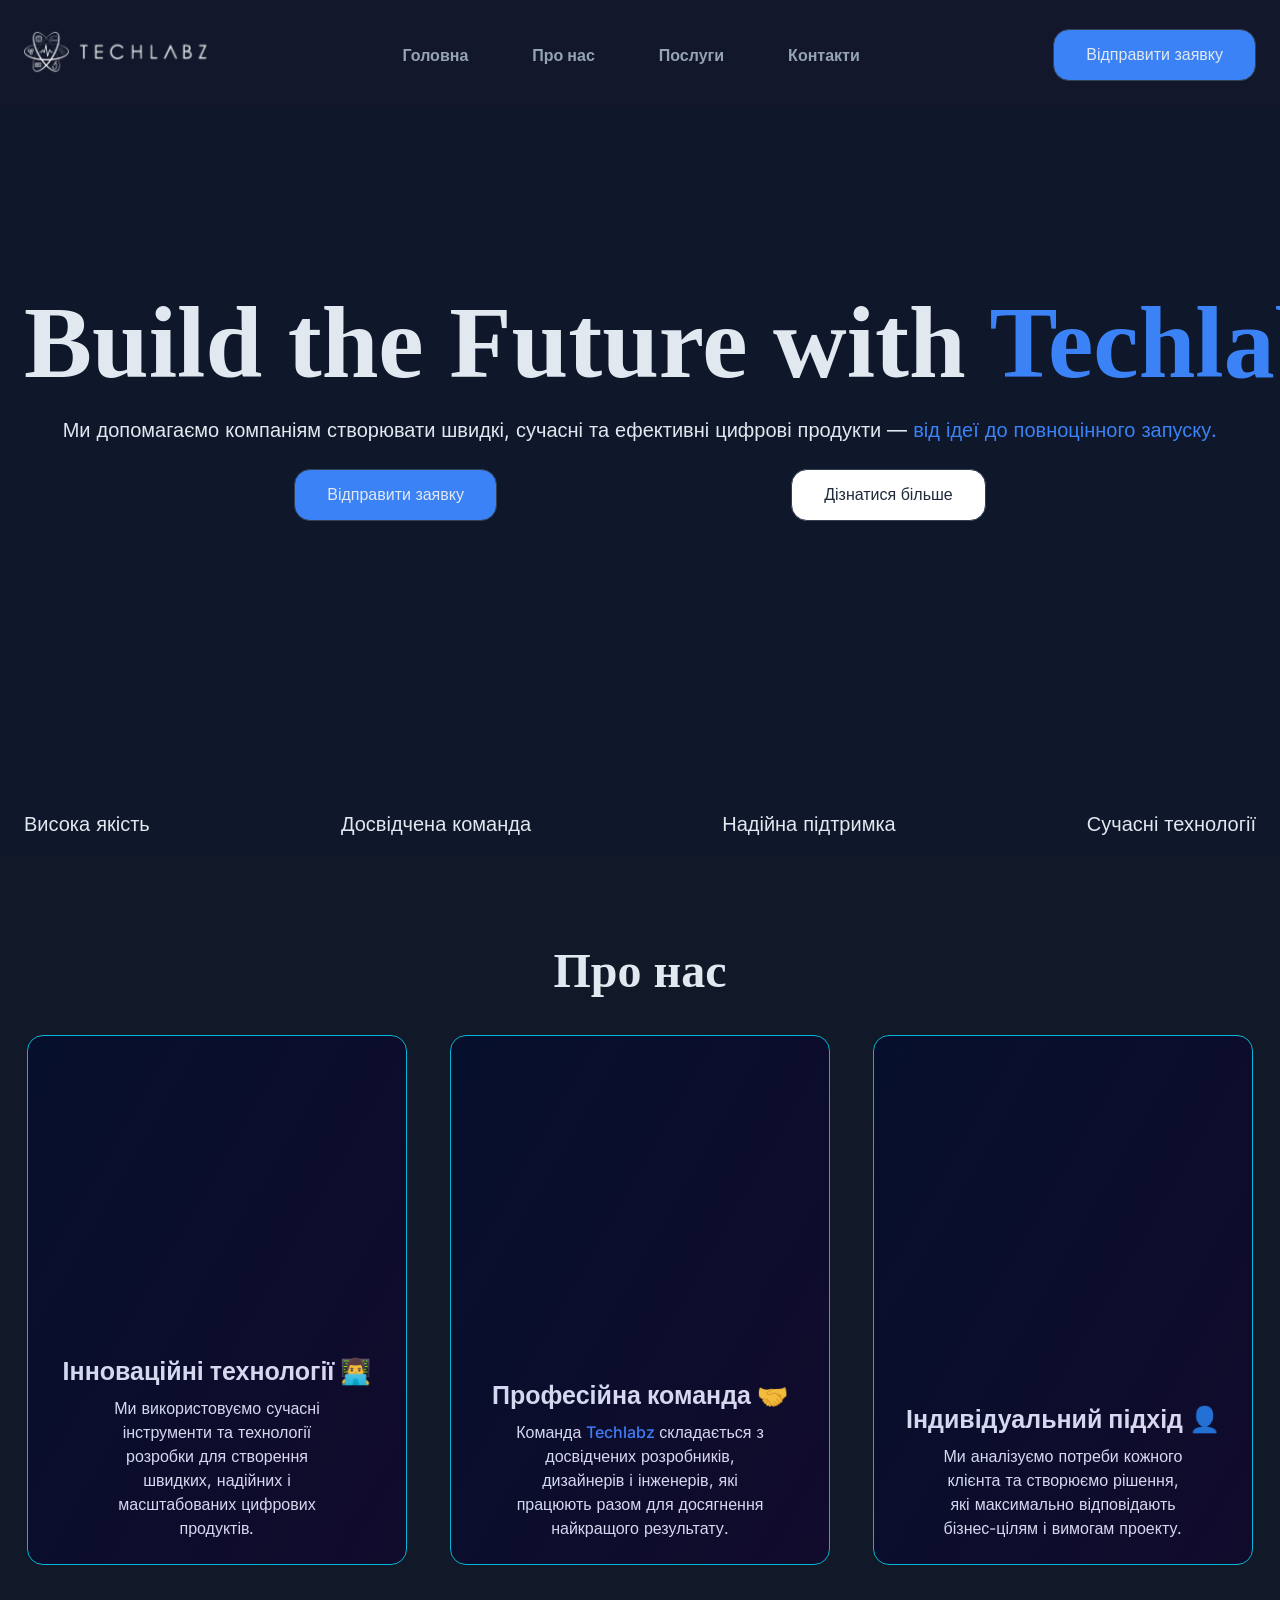
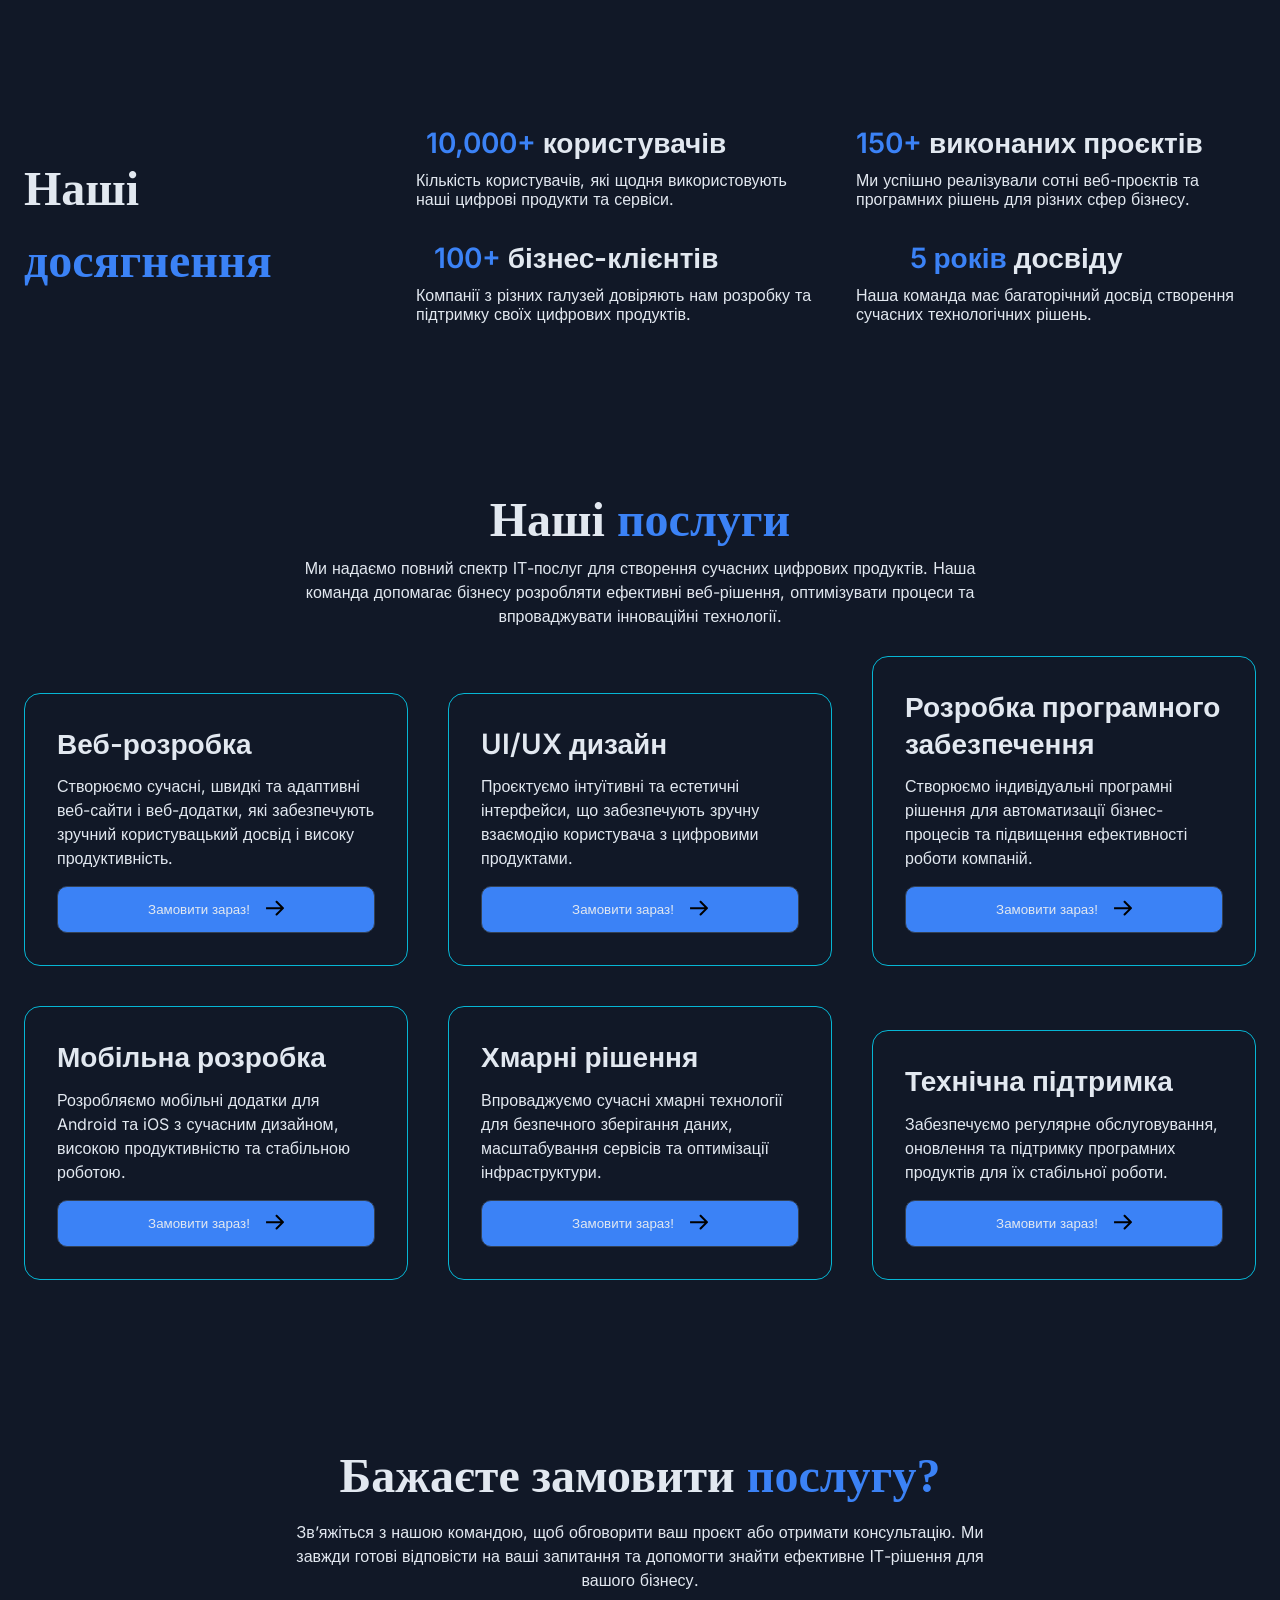
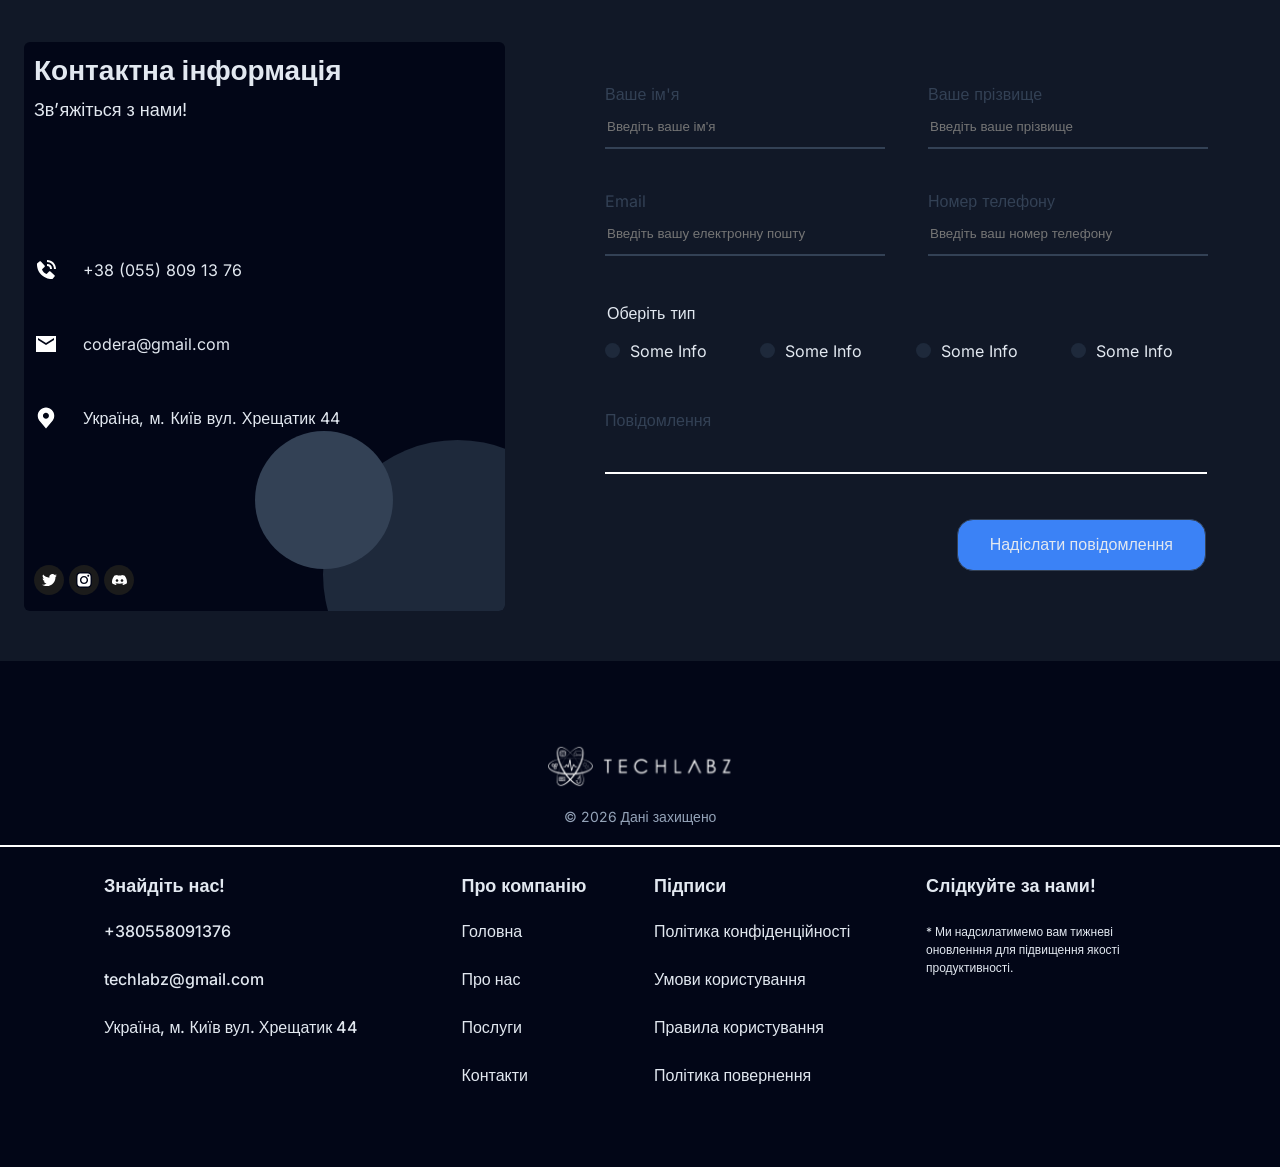
==== commit 4d867349: "add BEM methodology to layout with a small portion of tailwind" ====
--- a/index.html
+++ b/index.html
@@ -8,9 +8,9 @@
   </head>
   <body>
     <header class="header">
-      <div class="container container-wide">
-        <div class="header-container">
-          <nav class="header-nav">
+      <div class="container container__wide">
+        <div class="header__container">
+          <nav class="header__nav">
             <a href="index.html">
               <img
                 class="company-logo"
@@ -19,11 +19,11 @@
               />
             </a>
 
-            <ul class="header-menu">
-              <li><a class="header-link" href="#">Головна</a></li>
-              <li><a class="header-link" href="#">Про нас</a></li>
-              <li><a class="header-link" href="#">Послуги</a></li>
-              <li><a class="header-link" href="#">Контакти</a></li>
+            <ul class="header__menu">
+              <li><a class="header__link" href="#">Головна</a></li>
+              <li><a class="header__link" href="#">Про нас</a></li>
+              <li><a class="header__link" href="#">Послуги</a></li>
+              <li><a class="header__link" href="#">Контакти</a></li>
             </ul>
           </nav>
           <button class="submit-button font-weight-500" type="button">
@@ -34,20 +34,22 @@
     </header>
     <main>
       <section class="hero-section">
-        <div class="container container-narrow">
-          <div class="hero-section-container stack stack-lg">
-            <div class="section-header section-header-centered">
-              <h1 class="hero-section-title" lang="en">
-                Build the Future with <span class="accent">Techlabz</span>
+        <div class="container container__narrow">
+          <div class="hero-section__container stack stack--lg">
+            <div class="section-header section-header--centered">
+              <h1 class="hero-section__title" lang="en">
+                Build the Future with <span class="text-brand">Techlabz</span>
               </h1>
-              <p class="hero-section-text">
+              <p class="font-size-20">
                 Ми допомагаємо компаніям створювати швидкі, сучасні та ефективні
                 цифрові продукти —
-                <span class="accent">від ідеї до повноцінного запуску.</span>
+                <span class="text-brand"
+                  >від ідеї до повноцінного запуску.</span
+                >
               </p>
             </div>
 
-            <div class="hero-section-btn-container stack stack-lg">
+            <div class="hero-section__btn-container stack stack--lg">
               <button class="submit-button font-weight-500" type="button">
                 Відправити заявку
               </button>
@@ -59,51 +61,58 @@
         </div>
       </section>
       <section class="advantages-section">
-        <div class="container container-narrow">
-          <ul class="advantages-section-list">
-            <li class="advantages-section-item">Висока якість</li>
-            <li class="advantages-section-item">Досвідчена команда</li>
-            <li class="advantages-section-item">Надійна підтримка</li>
-            <li class="advantages-section-item">Сучасні технології</li>
+        <div class="container container__narrow">
+          <ul class="advantages-section__list">
+            <li class="font-size-20">Висока якість</li>
+            <li class="font-size-20">Досвідчена команда</li>
+            <li class="font-size-20">Надійна підтримка</li>
+            <li class="font-size-20">Сучасні технології</li>
           </ul>
         </div>
       </section>
       <section class="section about-us-section">
-        <div class="container container-narrow">
-          <div class="about-us-section-container stack">
-            <h2 class="about-us-section-title">Про нас</h2>
-            <ul class="about-us-section-list">
-              <li class="about-us-section-item">
+        <div class="container container__narrow">
+          <div class="about-us-section__container stack">
+            <h2
+              class="about-us-section__title font-size-48 section__title section__title--centered"
+            >
+              Про нас
+            </h2>
+            <ul class="about-us-section__list">
+              <li>
                 <article class="about-us-section-card">
-                  <h3 class="about-us-section-card-title">
+                  <h3 class="about-us-section-card__title">
                     Інноваційні технології <span class="emoji">👨‍💻</span>
                   </h3>
-                  <p class="about-us-section-card-text">
+                  <p class="about-us-section-card__text">
                     Ми використовуємо сучасні інструменти та технології розробки
                     для створення швидких, надійних і масштабованих цифрових
                     продуктів.
                   </p>
                 </article>
               </li>
-              <li class="about-us-section-item">
+              <li>
                 <article class="about-us-section-card">
-                  <h3 class="about-us-section-card-title">
+                  <h3 class="about-us-section-card__title">
                     Професійна команда <span class="emoji">🤝</span>
                   </h3>
-                  <p class="about-us-section-card-text">
+                  <p class="about-us-section-card__text">
                     Команда
-                    <span class="accent" lang="en">Techlabz </span> складається
-                    з досвідчених розробників, дизайнерів і інженерів, які
-                    працюють разом для досягнення найкращого результату.
+                    <span class="text-brand font-weight-500" lang="en"
+                      >Techlabz
+                    </span>
+                    складається з досвідчених розробників, дизайнерів і
+                    інженерів, які працюють разом для досягнення найкращого
+                    результату.
                   </p>
                 </article>
               </li>
-              <li class="about-us-section-item">
+              <li>
                 <article class="about-us-section-card">
-                  <h3 class="about-us-section-card-title">
+                  <h3 class="about-us-section-card__title">
                     Індивідуальний підхід <span class="emoji">👤</span>
                   </h3>
-                  <p class="about-us-section-card-text">
+                  <p class="about-us-section-card__text">
                     Ми аналізуємо потреби кожного клієнта та створюємо рішення,
                     які максимально відповідають бізнес-цілям і вимогам проекту.
                   </p>
@@ -114,54 +123,54 @@
         </div>
       </section>
       <section class="achievements-section section">
-        <div class="container container-narrow">
-          <div class="achievements-section-container">
-            <h2 class="achievements-section-title">
-              Наші <span class="accent">досягнення</span>
+        <div class="container container__narrow">
+          <div class="achievements-section__container">
+            <h2 class="font-size-48">
+              Наші <span class="text-brand">досягнення</span>
             </h2>
-            <ul class="achievements-section-list">
-              <li class="achievements-section-item">
-                <article class="achievements-section-card">
+            <ul class="achievements-section__list">
+              <li>
+                <article class="achievements-section__card">
                   <!-- for icon -->
-                  <h3 class="achievements-section-card-title">
-                    <span class="accent">10,000+</span> користувачів
+                  <h3 class="achievements-section__card-title">
+                    <span class="text-brand">10,000+</span> користувачів
                   </h3>
-                  <p class="achievements-section-card-text">
+                  <p class="achievements-section__card-text">
                     Кількість користувачів, які щодня використовують наші
                     цифрові продукти та сервіси.
                   </p>
                 </article>
               </li>
-              <li class="achievements-section-item">
-                <article class="achievements-section-card">
-                  <h3 class="achievements-section-card-title">
-                    <span class="accent">150+</span> виконаних проєктів
+              <li>
+                <article class="achievements-section__card">
+                  <h3 class="achievements-section__card-title">
+                    <span class="text-brand">150+</span> виконаних проєктів
                   </h3>
-                  <p class="achievements-section-card-text">
+                  <p class="achievements-section__card-text">
                     Ми успішно реалізували сотні веб-проєктів та програмних
                     рішень для різних сфер бізнесу.
                   </p>
                 </article>
               </li>
-              <li class="achievements-section-item">
-                <article class="achievements-section-card">
-                  <h3 class="achievements-section-card-title">
-                    <span class="accent">100+</span>
+              <li>
+                <article class="achievements-section__card">
+                  <h3 class="achievements-section__card-title">
+                    <span class="text-brand">100+</span>
                     бізнес-клієнтів
                   </h3>
-                  <p class="achievements-section-card-text">
+                  <p class="achievements-section__card-text">
                     Компанії з різних галузей довіряють нам розробку та
                     підтримку своїх цифрових продуктів.
                   </p>
                 </article>
               </li>
-              <li class="achievements-section-item">
-                <article class="achievements-section-card">
-                  <h3 class="achievements-section-card-title">
-                    <span class="accent">5 років</span>
+              <li>
+                <article class="achievements-section__card">
+                  <h3 class="achievements-section__card-title">
+                    <span class="text-brand">5 років</span>
                     досвіду
                   </h3>
-                  <p class="achievements-section-card-text">
+                  <p class="achievements-section__card-text">
                     Наша команда має багаторічний досвід створення сучасних
                     технологічних рішень.
                   </p>
@@ -172,25 +181,27 @@
         </div>
       </section>
       <section class="services-section section">
-        <div class="container container-narrow">
-          <div class="services-section-container">
+        <div class="container container__narrow">
+          <div class="services-section__container">
             <div
-              class="section-header section-header-centered section-header-lg stack"
+              class="section-header section-header--centered section-header--lg stack"
             >
-              <h2 class="services-section-title">Наші послуги</h2>
-              <p class="services-section-text">
+              <h2 class="font-size-48">
+                Наші <span class="text-brand">послуги</span>
+              </h2>
+              <p class="services-section__text">
                 Ми надаємо повний спектр ІТ-послуг для створення сучасних
                 цифрових продуктів. Наша команда допомагає бізнесу розробляти
                 ефективні веб-рішення, оптимізувати процеси та впроваджувати
                 інноваційні технології.
               </p>
             </div>
-            <ul class="services-section-list">
-              <li class="services-section-item">
-                <article class="services-section-card stack stack-md">
-                  <div class="section-header section-header-sm">
-                    <h3 class="services-section-card-title">Веб-розробка</h3>
-                    <p class="services-section-card-text">
+            <ul class="services-section__list">
+              <li>
+                <article class="services-section-card stack stack--md">
+                  <div class="section-header section-header--sm">
+                    <h3 class="services-section-card__title">Веб-розробка</h3>
+                    <p class="services-section-card__text">
                       Створюємо сучасні, швидкі та адаптивні веб-сайти і
                       веб-додатки, які забезпечують зручний користувацький
                       досвід і високу продуктивність.
@@ -210,11 +221,11 @@
                   </button>
                 </article>
               </li>
-              <li class="services-section-item">
-                <article class="services-section-card stack stack-md">
-                  <div class="section-header section-header-sm">
-                    <h3 class="services-section-card-title">UI/UX дизайн</h3>
-                    <p class="services-section-card-text">
+              <li>
+                <article class="services-section-card stack stack--md">
+                  <div class="section-header section-header--sm">
+                    <h3 class="services-section-card__title">UI/UX дизайн</h3>
+                    <p class="services-section-card__text">
                       Проєктуємо інтуїтивні та естетичні інтерфейси, що
                       забезпечують зручну взаємодію користувача з цифровими
                       продуктами.
@@ -234,13 +245,13 @@
                   </button>
                 </article>
               </li>
-              <li class="services-section-item">
-                <article class="services-section-card stack stack-md">
-                  <div class="section-header section-header-sm">
-                    <h3 class="services-section-card-title">
+              <li>
+                <article class="services-section-card stack stack--md">
+                  <div class="section-header section-header--sm">
+                    <h3 class="services-section-card__title">
                       Розробка програмного забезпечення
                     </h3>
-                    <p class="services-section-card-text">
+                    <p class="services-section-card__text">
                       Створюємо індивідуальні програмні рішення для
                       автоматизації бізнес-процесів та підвищення ефективності
                       роботи компаній.
@@ -260,13 +271,13 @@
                   </button>
                 </article>
               </li>
-              <li class="services-section-item">
-                <article class="services-section-card stack stack-md">
-                  <div class="section-header section-header-sm">
-                    <h3 class="services-section-card-title">
+              <li>
+                <article class="services-section-card stack stack--md">
+                  <div class="section-header section-header--sm">
+                    <h3 class="services-section-card__title">
                       Мобільна розробка
                     </h3>
-                    <p class="services-section-card-text">
+                    <p class="services-section-card__text">
                       Розробляємо мобільні додатки для Android та iOS з сучасним
                       дизайном, високою продуктивністю та стабільною роботою.
                     </p>
@@ -285,11 +296,11 @@
                   </button>
                 </article>
               </li>
-              <li class="services-section-item">
-                <article class="services-section-card stack stack-md">
-                  <div class="section-header section-header-sm">
-                    <h3 class="services-section-card-title">Хмарні рішення</h3>
-                    <p class="services-section-card-text">
+              <li>
+                <article class="services-section-card stack stack--md">
+                  <div class="section-header section-header--sm">
+                    <h3 class="services-section-card__title">Хмарні рішення</h3>
+                    <p class="services-section-card__text">
                       Впроваджуємо сучасні хмарні технології для безпечного
                       зберігання даних, масштабування сервісів та оптимізації
                       інфраструктури.
@@ -309,13 +320,13 @@
                   </button>
                 </article>
               </li>
-              <li class="services-section-item">
-                <article class="services-section-card stack stack-md">
-                  <div class="section-header section-header-sm">
-                    <h3 class="services-section-card-title">
+              <li>
+                <article class="services-section-card stack stack--md">
+                  <div class="section-header section-header--sm">
+                    <h3 class="services-section-card__title">
                       Технічна підтримка
                     </h3>
-                    <p class="services-section-card-text">
+                    <p class="services-section-card__text">
                       Забезпечуємо регулярне обслуговування, оновлення та
                       підтримку програмних продуктів для їх стабільної роботи.
                     </p>
@@ -339,58 +350,58 @@
         </div>
       </section>
       <section class="contact-section section">
-        <div class="container container-narrow">
-          <div class="contact-section-container">
+        <div class="container container__narrow">
+          <div class="contact-section__container">
             <div
-              class="section-header section-header-centered section-header-lg stack stack-sm"
+              class="section-header section-header--centered section-header--lg stack stack--sm"
             >
-              <h2 class="contact-section-title">
-                Бажаєте замовити <span class="accent">послугу?</span>
+              <h2 class="contact-section-title font-size-48">
+                Бажаєте замовити <span class="text-brand">послугу?</span>
               </h2>
-              <p class="contact-section-text">
+              <p class="text-center">
                 Зв’яжіться з нашою командою, щоб обговорити ваш проєкт або
                 отримати консультацію. Ми завжди готові відповісти на ваші
                 запитання та допомогти знайти ефективне ІТ-рішення для вашого
                 бізнесу.
               </p>
             </div>
-            <div class="contact-section-interactives">
-              <div class="contact-section-info">
+            <div class="contact-section__interactives">
+              <div class="contact-section__info">
                 <div class="section-header">
-                  <h3 class="contact-section-inner-title">
+                  <h3 class="contact-section__inner-title">
                     Контактна інформація
                   </h3>
-                  <p class="contact-section-inner-text">Зв’яжіться з нами!</p>
+                  <p class="contact-section__inner-text">Зв’яжіться з нами!</p>
                 </div>
-                <ul class="contact-section-list">
-                  <li class="contact-section-item">
+                <ul class="contact-section__list">
+                  <li class="contact-section__item">
                     <svg width="24" height="24">
                       <use href="./icons.svg#phone-call-icon"></use>
                     </svg>
                     <a
-                      class="contact-section-link"
+                      class="text-white"
                       href="tel:+380558091376"
                       target="_blank"
                       >+38 (055) 809 13 76</a
                     >
                   </li>
-                  <li class="contact-section-item">
+                  <li class="contact-section__item">
                     <svg width="24" height="24">
                       <use href="./icons.svg#email-icon"></use>
                     </svg>
                     <a
-                      class="contact-section-link"
+                      class="text-white"
                       href="mailto:codera@gmail.com"
                       target="_blank"
                       >codera@gmail.com</a
                     >
                   </li>
-                  <li class="contact-section-item">
+                  <li class="contact-section__item">
                     <svg width="24" height="24">
                       <use href="./icons.svg#location-find-icon"></use>
                     </svg>
                     <a
-                      class="contact-section-link"
+                      class="text-white"
                       href="https://www.google.com/maps/@50.4439377,30.5202675,21z?entry=ttu&g_ep=EgoyMDI2MDMwNC4xIKXMDSoASAFQAw%3D%3D"
                       target="_blank"
                       >Україна, м. Київ вул. Хрещатик 44</a
@@ -418,14 +429,14 @@
                 <span class="circle-small"></span>
                 <span class="circle-big"></span>
               </div>
-              <form class="contact-section-form stack" name="contact-form">
-                <div class="contact-section-register-info">
-                  <div class="contact-section-form-field stack">
-                    <label class="contact-section-label" for="user-name">
+              <form class="contact-section__form stack" name="contact-form">
+                <div class="contact-section__register-info">
+                  <div class="contact-section__form-field stack">
+                    <label class="contact-section__label" for="user-name">
                       Ваше ім'я
                     </label>
                     <input
-                      class="contact-section-input-control"
+                      class="contact-section__input-control"
                       id="user-name"
                       name="user-name"
                       type="text"
@@ -438,12 +449,12 @@
                       required
                     />
                   </div>
-                  <div class="contact-section-form-field stack">
-                    <label class="contact-section-label" for="user-last-name">
+                  <div class="contact-section__form-field stack">
+                    <label class="contact-section__label" for="user-last-name">
                       Ваше прізвище
                     </label>
                     <input
-                      class="contact-section-input-control"
+                      class="contact-section__input-control"
                       id="user-last-name"
                       name="user-last-name"
                       type="text"
@@ -456,12 +467,12 @@
                       required
                     />
                   </div>
-                  <div class="contact-section-form-field stack">
-                    <label class="contact-section-label" for="user-email">
+                  <div class="contact-section__form-field stack">
+                    <label class="contact-section__label" for="user-email">
                       Email
                     </label>
                     <input
-                      class="contact-section-input-control"
+                      class="contact-section__input-control"
                       id="user-email"
                       name="user-email"
                       type="email"
@@ -472,12 +483,12 @@
                       required
                     />
                   </div>
-                  <div class="contact-section-form-field stack">
-                    <label class="contact-section-label" for="user-phone">
+                  <div class="contact-section__form-field stack">
+                    <label class="contact-section__label" for="user-phone">
                       Номер телефону
                     </label>
                     <input
-                      class="contact-section-input-control"
+                      class="contact-section__input-control"
                       id="user-phone"
                       name="user-phone"
                       type="tel"
@@ -489,22 +500,22 @@
                     />
                   </div>
                 </div>
-                <fieldset class="contact-section-selection">
-                  <legend class="contact-section-selection-title">
+                <fieldset class="contact-section__selection">
+                  <legend class="contact-section__selection-title">
                     Оберіть тип
                   </legend>
 
-                  <ul class="contact-section-selection-list">
-                    <li class="contact-section-selection-item">
-                      <label class="contact-section-radio">
+                  <ul class="contact-section__selection-list">
+                    <li class="contact-section__selection-item">
+                      <label class="contact-section__radio">
                         <input
-                          class="contact-section-input-radio visually-hidden"
+                          class="contact-section__input-radio visually-hidden"
                           type="radio"
                           name="request-type"
                         />
-                        <span class="contact-section-radio-box">
+                        <span class="contact-section__radio-box">
                           <svg
-                            class="contact-section-radio-icon"
+                            class="contact-section__radio-icon"
                             id="radio-icon"
                             width="13"
                             height="13"
@@ -517,21 +528,21 @@
                             />
                           </svg>
                         </span>
-                        <span class="contact-section-selection-text"
+                        <span class="contact-section__selection-text"
                           >Some Info</span
                         >
                       </label>
                     </li>
-                    <li class="contact-section-selection-item">
-                      <label class="contact-section-radio">
+                    <li class="contact-section__selection-item">
+                      <label class="contact-section__radio">
                         <input
-                          class="contact-section-input-radio visually-hidden"
+                          class="contact-section__input-radio visually-hidden"
                           type="radio"
                           name="request-type"
                         />
-                        <span class="contact-section-radio-box">
+                        <span class="contact-section__radio-box">
                           <svg
-                            class="contact-section-radio-icon"
+                            class="contact-section__radio-icon"
                             id="radio-icon"
                             width="13"
                             height="13"
@@ -544,21 +555,21 @@
                             />
                           </svg>
                         </span>
-                        <span class="contact-section-selection-text"
+                        <span class="contact-section__selection-text"
                           >Some Info</span
                         >
                       </label>
                     </li>
-                    <li class="contact-section-selection-item">
-                      <label class="contact-section-radio">
+                    <li class="contact-section__selection-item">
+                      <label class="contact-section__radio">
                         <input
-                          class="contact-section-input-radio visually-hidden"
+                          class="contact-section__input-radio visually-hidden"
                           type="radio"
                           name="request-type"
                         />
-                        <span class="contact-section-radio-box">
+                        <span class="contact-section__radio-box">
                           <svg
-                            class="contact-section-radio-icon"
+                            class="contact-section__radio-icon"
                             id="radio-icon"
                             width="13"
                             height="13"
@@ -571,21 +582,21 @@
                             />
                           </svg>
                         </span>
-                        <span class="contact-section-selection-text"
+                        <span class="contact-section__selection-text"
                           >Some Info</span
                         >
                       </label>
                     </li>
-                    <li class="contact-section-selection-item">
-                      <label class="contact-section-radio">
+                    <li class="contact-section__selection-item">
+                      <label class="contact-section__radio">
                         <input
-                          class="contact-section-input-radio visually-hidden"
+                          class="contact-section__input-radio visually-hidden"
                           type="radio"
                           name="request-type"
                         />
-                        <span class="contact-section-radio-box">
+                        <span class="contact-section__radio-box">
                           <svg
-                            class="contact-section-radio-icon"
+                            class="contact-section__radio-icon"
                             width="13"
                             height="13"
                             viewBox="0 0 15 15"
@@ -597,20 +608,22 @@
                             />
                           </svg>
                         </span>
-                        <span class="contact-section-selection-text"
+                        <span class="contact-section__selection-text"
                           >Some Info</span
                         >
                       </label>
                     </li>
                   </ul>
                 </fieldset>
-                <div class="contact-section-textarea-container stack stack-sm">
-                  <label class="contact-section-label" for="user-msg">
+                <div
+                  class="contact-section__textarea-container stack stack--sm"
+                >
+                  <label class="contact-section__label" for="user-msg">
                     Повідомлення</label
                   >
 
                   <textarea
-                    class="contact-section-textarea"
+                    class="contact-section__textarea"
                     name="user-msg"
                     id="user-msg"
                     placeholder="Ваше повідомлення"
@@ -629,9 +642,9 @@
       </section>
     </main>
     <footer class="footer">
-      <div class="container container-wide">
-        <div class="footer-container">
-          <div class="footer-info stack stack-sm">
+      <div class="container container__wide">
+        <div class="footer__container">
+          <div class="footer__info stack stack--sm">
             <a href="#">
               <img
                 class="company-logo"
@@ -639,68 +652,68 @@
                 alt="Логотип компанії"
               />
             </a>
-            <p class="footer-copyright">&copy; 2026 Дані захищено</p>
+            <p class="footer__copyright">&copy; 2026 Дані захищено</p>
           </div>
 
-          <div class="footer-content-container">
-            <div class="footer-address-interactives">
-              <address class="footer-address">
-                <h4 class="footer-address-title">Знайдіть нас!</h4>
-                <ul class="footer-address-list stack stack-lg">
-                  <li class="footer-address-link">
-                    <a class="footer-link" href="tel:+380558091376"
+          <div class="footer__content-container">
+            <div class="footer__address-interactives">
+              <address class="footer__address">
+                <h4 class="footer__address-title">Знайдіть нас!</h4>
+                <ul class="footer__address-list stack stack--lg">
+                  <li class="footer__address-link">
+                    <a class="footer__link" href="tel:+380558091376"
                       >+380558091376</a
                     >
                   </li>
-                  <li class="footer-address-link">
-                    <a class="footer-link" href="mailto:techlabz@gmail.com"
+                  <li class="footer__address-link">
+                    <a class="footer__link" href="mailto:techlabz@gmail.com"
                       >techlabz@gmail.com</a
                     >
                   </li>
-                  <li class="footer-address-link">
+                  <li class="footer__address-link">
                     <a
-                      class="footer-link"
+                      class="footer__link"
                       href="https://www.google.com/maps/@50.4439377,30.5202675,21z?entry=ttu&g_ep=EgoyMDI2MDMwNC4xIKXMDSoASAFQAw%3D%3D"
                       >Україна, м. Київ вул. Хрещатик 44</a
                     >
                   </li>
                 </ul>
               </address>
-              <div class="footer-interactives">
-                <div class="footer-links">
-                  <h4 class="footer-links-title">Про компанію</h4>
-                  <ul class="footer-nav-list stack stack-lg">
-                    <li><a class="footer-link" href="#">Головна</a></li>
-                    <li><a class="footer-link" href="#">Про нас</a></li>
-                    <li><a class="footer-link" href="#">Послуги</a></li>
-                    <li><a class="footer-link" href="#">Контакти</a></li>
+              <div class="footer__interactives">
+                <div class="footer__links">
+                  <h4 class="footer__links-title">Про компанію</h4>
+                  <ul class="footer__nav-list stack stack--lg">
+                    <li><a class="footer__link" href="#">Головна</a></li>
+                    <li><a class="footer__link" href="#">Про нас</a></li>
+                    <li><a class="footer__link" href="#">Послуги</a></li>
+                    <li><a class="footer__link" href="#">Контакти</a></li>
                   </ul>
                 </div>
-                <div class="footer-legals">
-                  <h4 class="footer-legals-title">Підписи</h4>
-                  <ul class="footer-legals-list stack stack-lg">
+                <div class="footer__legals">
+                  <h4 class="footer__legals-title">Підписи</h4>
+                  <ul class="footer__legals-list stack stack--lg">
                     <li>
-                      <a class="footer-link" href="#"
+                      <a class="footer__link" href="#"
                         >Політика конфіденційності</a
                       >
                     </li>
                     <li>
-                      <a class="footer-link" href="#">Умови користування</a>
+                      <a class="footer__link" href="#">Умови користування</a>
                     </li>
                     <li>
-                      <a class="footer-link" href="#">Правила користування</a>
+                      <a class="footer__link" href="#">Правила користування</a>
                     </li>
                     <li>
-                      <a class="footer-link" href="#">Політика повернення</a>
+                      <a class="footer__link" href="#">Політика повернення</a>
                     </li>
                   </ul>
                 </div>
               </div>
             </div>
 
-            <div class="footer-input-window">
-              <h4 class="footer-input-window-title">Слідкуйте за нами!</h4>
-              <p class="footer-input-window-text">
+            <div class="footer__input-window">
+              <h4 class="footer__input-window-title">Слідкуйте за нами!</h4>
+              <p class="footer__input-window-text">
                 * Ми надсилатимемо вам тижневі оновленння для підвищення якості
                 продуктивності.
               </p>
--- a/css/main.min.css
+++ b/css/main.min.css
@@ -1 +1 @@
-@font-face{font-display:swap;font-family:"Montserrat";font-style:normal;font-weight:400;src:url("../fonts/montserrat-v31-latin-regular.woff2") format("woff2")}@font-face{font-display:swap;font-family:"Montserrat";font-style:normal;font-weight:500;src:url("../fonts/montserrat-v31-latin-500.woff2") format("woff2")}@font-face{font-display:swap;font-family:"Montserrat";font-style:normal;font-weight:600;src:url("../fonts/montserrat-v31-latin-600.woff2") format("woff2")}@font-face{font-display:swap;font-family:"Montserrat";font-style:normal;font-weight:700;src:url("../fonts/montserrat-v31-latin-700.woff2") format("woff2")}@font-face{font-display:swap;font-family:"Inter";font-style:normal;font-weight:400;src:url("../fonts/inter-v20-latin-regular.woff2") format("woff2")}@font-face{font-display:swap;font-family:"Inter";font-style:normal;font-weight:500;src:url("../fonts/inter-v20-latin-500.woff2") format("woff2")}@font-face{font-display:swap;font-family:"Inter";font-style:normal;font-weight:600;src:url("../fonts/inter-v20-latin-600.woff2") format("woff2")}*{-webkit-box-sizing:border-box;box-sizing:border-box}a{display:inline-block;text-decoration:none}ul{list-style-type:none;padding:0;margin:0}body{overflow-x:hidden;font-size:16px;font-weight:400;font-family:"Inter",sans-serif;line-height:1.5;background-color:var(--color-brand-dark);color:var(--color-brand-text);margin:0}[class$=-button]{display:block}h1,h2{font-family:"Monteserrat","sans-serif";font-size:32px}h3{font-size:28px;line-height:1.3}h1,h2,h3,h4,h5,h6,p{margin:0}fieldset{border:none;margin:0;padding:0}input,textarea{outline:none}:root{--color-brand-default: #3b82f6;--color-brand-dark: #0f172a;--color-secondary-dark: #1e293b;--color-brand-hover: #2563eb;--color-brand-light: #ffffff;--color-brand-text: #e2e8f0;--color-secondary-text: #94a3b8;--color-brand-border: #334155;--color-brand-highlight: #06b6d4;--color-section-alternative: #111827;--color-highlight-border: #f59e0b}.visually-hidden{position:absolute;top:auto;left:-10000px;overflow:hidden;width:1px;height:1px}.font-weight-500{font-weight:500}.section-header{width:100%}.section-header-centered{margin:0 auto;text-align:center}.section-header-sm{max-width:400px}.section-header-md{max-width:600px}.section-header-lg{max-width:700px}.stack{display:-webkit-box;display:-ms-flexbox;display:flex;-webkit-box-orient:vertical;-webkit-box-direction:normal;-ms-flex-direction:column;flex-direction:column}.stack-sm{gap:8px}.stack-md{gap:16px}.stack-lg{gap:24px}.company-logo{width:185px}.emoji{white-space:nowrap}.circle-small{position:absolute;z-index:2;right:112px;bottom:42px;width:138px;height:138px;border-radius:50%;background-color:var(--color-brand-border)}.circle-big{position:absolute;bottom:-98px;right:-87px;width:269px;height:269px;border-radius:50%;background-color:var(--color-secondary-dark)}.container{width:100%;margin:0 auto;padding:0 24px}.container-narrow{max-width:1388px}.container-wide{max-width:1548px}.section{padding:80px 0;background-color:var(--color-section-alternative)}@-webkit-keyframes borderRun-about{0%{background-position:0%}100%{background-position:100%}}@keyframes borderRun-about{0%{background-position:0%}100%{background-position:100%}}@-webkit-keyframes borderRun-service{0%{background-position:0%}100%{background-position:300%}}@keyframes borderRun-service{0%{background-position:0%}100%{background-position:300%}}.submit-button,.readmore-button{font-size:16px;padding:16px 32px;border:1px solid var(--color-brand-border);color:var(--color-brand-text);background-color:var(--color-brand-default);border-radius:16px;-webkit-transition:background-color .4s;transition:background-color .4s}.submit-button:hover{background-color:var(--color-brand-hover)}.readmore-button{background-color:var(--color-brand-light);color:var(--color-secondary-dark);-webkit-transition:color .4s,background-color .4s;transition:color .4s,background-color .4s}.readmore-button:hover{background-color:var(--color-secondary-text);color:var(--color-brand-light)}.make-a-call-button{z-index:2;display:-webkit-box;display:-ms-flexbox;display:flex;gap:16px;-webkit-box-align:center;-ms-flex-align:center;align-items:center;-webkit-box-pack:center;-ms-flex-pack:center;justify-content:center;padding:12px 20px;border:1px solid var(--color-brand-border);background-color:var(--color-brand-default);color:var(--color-brand-text);border-radius:10px;-webkit-transition:background-color .4s;transition:background-color .4s}.make-a-call-button:hover{background-color:var(--color-brand-hover)}.send-message-button{-ms-flex-item-align:end;align-self:flex-end}.arrow-wrapper{-webkit-transition:-webkit-transform .35s ease;transition:-webkit-transform .35s ease;transition:transform .35s ease;transition:transform .35s ease, -webkit-transform .35s ease}.btn-arrow{-webkit-transform:rotate(180deg);transform:rotate(180deg);color:var(--color-brand-highlight)}.make-a-call-button:hover .arrow-wrapper{-webkit-transform:translateX(10px);transform:translateX(10px)}.header{position:fixed;padding:26px 0;z-index:6;top:0;left:0;width:100%;background-color:rgba(20,25,45,.7);backdrop-filter:blur(12px)}.header-container{display:-webkit-box;display:-ms-flexbox;display:flex;-webkit-box-align:center;-ms-flex-align:center;align-items:center;gap:40px}.header-nav{display:-webkit-box;display:-ms-flexbox;display:flex;-webkit-box-align:center;-ms-flex-align:center;align-items:center;gap:40px;-webkit-box-flex:1;-ms-flex-positive:1;flex-grow:1}.header-menu{display:-webkit-box;display:-ms-flexbox;display:flex;-webkit-box-pack:center;-ms-flex-pack:center;justify-content:center;-webkit-box-align:center;-ms-flex-align:center;align-items:center;gap:64px;-webkit-box-flex:1;-ms-flex-positive:1;flex-grow:1}.header-link{color:var(--color-secondary-text);font-weight:600;-webkit-transition:color .35s;transition:color .35s}.header-link:hover{color:var(--color-brand-default)}.hero-section{position:relative;padding:272px 0}.hero-section-container{-webkit-box-pack:center;-ms-flex-pack:center;justify-content:center}.hero-section-title{font-size:102px;font-weight:600;white-space:nowrap;line-height:1.4}.hero-section-title .accent{color:var(--color-brand-default)}.hero-section-text{font-size:20px}.hero-section-text .accent{color:var(--color-brand-default)}.hero-section-btn-container{-webkit-box-align:center;-ms-flex-align:center;align-items:center;-webkit-box-pack:space-evenly;-ms-flex-pack:space-evenly;justify-content:space-evenly;-webkit-box-orient:horizontal;-webkit-box-direction:normal;-ms-flex-direction:row;flex-direction:row}.advantages-section{padding:16px 0}.advantages-section-list{display:-webkit-box;display:-ms-flexbox;display:flex;-webkit-box-align:center;-ms-flex-align:center;align-items:center;-webkit-box-pack:justify;-ms-flex-pack:justify;justify-content:space-between;-webkit-box-flex:1;-ms-flex-positive:1;flex-grow:1;gap:54px;background-color:rgba(0,0,0,0)}.advantages-section-item{font-size:20px}.about-us-section-container{gap:28px}.about-us-section-title{text-align:center;font-size:48px}.about-us-section-list{display:-webkit-box;display:-ms-flexbox;display:flex;-webkit-box-align:center;-ms-flex-align:center;align-items:center;-ms-flex-wrap:wrap;flex-wrap:wrap;-webkit-box-pack:space-evenly;-ms-flex-pack:space-evenly;justify-content:space-evenly;gap:30px 40px}.about-us-section-card{position:relative;padding:24px;display:-webkit-box;display:-ms-flexbox;display:flex;border:1px solid var(--color-brand-highlight);-webkit-box-orient:vertical;-webkit-box-direction:normal;-ms-flex-direction:column;flex-direction:column;-webkit-box-pack:end;-ms-flex-pack:end;justify-content:flex-end;-webkit-box-align:center;-ms-flex-align:center;align-items:center;min-height:530px;width:380px;border-radius:16px;background:#020617;-webkit-transition:-webkit-transform .35s ease,-webkit-box-shadow .35s ease;transition:-webkit-transform .35s ease,-webkit-box-shadow .35s ease;transition:transform .35s ease,box-shadow .35s ease;transition:transform .35s ease,box-shadow .35s ease,-webkit-transform .35s ease,-webkit-box-shadow .35s ease;-webkit-animation:borderRun-about 3s linear infinite;animation:borderRun-about 3s linear infinite}.about-us-section-card::before{content:"";position:absolute;inset:-2px;background:-webkit-gradient(linear, left top, right top, from(transparent), color-stop(#2563eb), color-stop(#9933ea), to(transparent));background:linear-gradient(90deg, transparent, #2563eb, #9933ea, transparent);opacity:0;z-index:-1;-webkit-transition:opacity .35s ease;transition:opacity .35s ease;border-radius:inherit}.about-us-section-card::after{content:"";position:absolute;inset:0;background:linear-gradient(120deg, #2563eb, #9933ea);opacity:0;border-radius:inherit;-webkit-transition:opacity .35s ease;transition:opacity .35s ease;z-index:0}.about-us-section-card:hover{-webkit-transform:translateY(-12px) scale(1.02);transform:translateY(-12px) scale(1.02);-webkit-box-shadow:0 25px 60px rgba(0,0,0,.4);box-shadow:0 25px 60px rgba(0,0,0,.4)}.about-us-section-card:hover::before{opacity:.8}.about-us-section-card::after{opacity:.1}.about-us-section-card-title{text-align:center;margin-bottom:8px;font-size:25px}.about-us-section-card-text{max-width:251px;text-align:center;min-height:74px}.about-us-section-card-text .accent{color:var(--color-brand-default);font-weight:500}.achievements-section-container{display:-webkit-box;display:-ms-flexbox;display:flex;-webkit-box-align:center;-ms-flex-align:center;align-items:center;-webkit-box-pack:space-evenly;-ms-flex-pack:space-evenly;justify-content:space-evenly;gap:80px}.achievements-section-title{font-size:48px}.achievements-section-title .accent{color:var(--color-brand-default)}.achievements-section-list{display:grid;grid-template-columns:repeat(2, -webkit-max-content);grid-template-columns:repeat(2, max-content);gap:30px 40px}.achievements-section-card-title{line-height:1.3;text-align:center;max-width:320px;margin-bottom:10px;white-space:nowrap}.achievements-section-card-title .accent{color:var(--color-brand-default)}.achievements-section-card-text{max-width:400px;line-height:1.2}.services-section-container{display:-webkit-box;display:-ms-flexbox;display:flex;-webkit-box-orient:vertical;-webkit-box-direction:normal;-ms-flex-direction:column;flex-direction:column;gap:28px}.services-section-title{font-size:48px}.services-section-list{display:grid;gap:40px;grid-template-columns:repeat(auto-fit, minmax(380px, 1fr));-webkit-box-align:end;-ms-flex-align:end;align-items:end}.services-section-card{position:relative;overflow:hidden;padding:32px;width:100%;min-height:220px;border-radius:16px;border:1px solid var(--color-brand-highlight);-webkit-transition:-webkit-transform .35s ease,-webkit-box-shadow .35s ease;transition:-webkit-transform .35s ease,-webkit-box-shadow .35s ease;transition:transform .35s ease,box-shadow .35s ease;transition:transform .35s ease,box-shadow .35s ease,-webkit-transform .35s ease,-webkit-box-shadow .35s ease}.services-section-card-title{line-height:1.3;margin-bottom:12px}.services-section-card::before{content:"";position:absolute;inset:-2px;border-radius:inherit;background:-webkit-gradient(linear, left top, right top, from(transparent), color-stop(var(--color-brand-hover)), color-stop(#9933ea), to(transparent));background:linear-gradient(90deg, transparent, var(--color-brand-hover), #9933ea, transparent);opacity:0;-webkit-transition:opacity .35s ease;transition:opacity .35s ease;-webkit-animation:borderRun-service 3s linear infinite;animation:borderRun-service 3s linear infinite;z-index:-1}.services-section-card::after{content:"";position:absolute;inset:-2px;border-radius:inherit;background:linear-gradient(120deg, var(--color-brand-hover), #9933ea);opacity:0;-webkit-transition:opacity .35s ease;transition:opacity .35s ease}.services-section-card:hover{-webkit-transform:translateY(-10px) scale(1.02);transform:translateY(-10px) scale(1.02);-webkit-box-shadow:0 25px 60px rgba(0,0,0,.35);box-shadow:0 25px 60px rgba(0,0,0,.35)}.services-section-card:hover::before{opacity:.8}.services-section-card:hover::after{opacity:.08}.contact-section{padding-bottom:50px}.contact-section-container{display:-webkit-box;display:-ms-flexbox;display:flex;-webkit-box-orient:vertical;-webkit-box-direction:normal;-ms-flex-direction:column;flex-direction:column;gap:50px}.contact-section-title{line-height:1.4;font-size:48px}.contact-section-info{position:relative;overflow:hidden;padding:10px;display:-webkit-box;display:-ms-flexbox;display:flex;-webkit-box-orient:vertical;-webkit-box-direction:normal;-ms-flex-direction:column;flex-direction:column;gap:50px;background-color:#020617;border-radius:6px;-ms-flex-preferred-size:40%;flex-basis:40%}.contact-section-title .accent{color:var(--color-brand-default)}.contact-section-text{text-align:center}.contact-section-inner-title{margin-bottom:8px;font-size:28px}.contact-section-inner-text{font-size:18px}.contact-section-list{display:-webkit-box;display:-ms-flexbox;display:flex;-webkit-box-orient:vertical;-webkit-box-direction:normal;-ms-flex-direction:column;flex-direction:column;-webkit-box-pack:center;-ms-flex-pack:center;justify-content:center;gap:50px;-webkit-box-flex:2;-ms-flex-positive:2;flex-grow:2}.contact-section-item{display:-webkit-box;display:-ms-flexbox;display:flex;-webkit-box-align:center;-ms-flex-align:center;align-items:center;gap:25px}.contact-section-link{color:var(--color-brand-text)}.contact-section-interactives{display:-webkit-box;display:-ms-flexbox;display:flex;gap:50px}.contact-section-form{padding:40px 50px;gap:45px}.contact-section-register-info{display:grid;grid-template-columns:repeat(2, 1fr);gap:40px 45px}.contact-section-form-field{gap:12px;position:relative}.contact-section-label{color:var(--color-brand-border)}.contact-section-form-field:focus-within .contact-section-label{color:var(--color-brand-text)}.contact-section-input-control{width:278px;position:relative;background-color:rgba(0,0,0,0);border:none;color:var(--color-brand-text)}.contact-section-form-field::after{content:"";border:1px solid var(--color-brand-border);width:100%}.contact-section-form-field:focus-within::after{border:1px solid var(--color-brand-text)}.contact-section-selection-title{margin-bottom:14px}.contact-section-selection-list{display:-webkit-box;display:-ms-flexbox;display:flex;gap:20px}.contact-section-selection-item{-webkit-box-flex:1;-ms-flex-positive:1;flex-grow:1}.contact-section-radio{display:-webkit-box;display:-ms-flexbox;display:flex;-webkit-box-align:center;-ms-flex-align:center;align-items:center;gap:10px}.contact-section-radio-box{display:-webkit-box;display:-ms-flexbox;display:flex;-webkit-box-align:center;-ms-flex-align:center;align-items:center;-webkit-box-pack:center;-ms-flex-pack:center;justify-content:center;width:15px;height:15px;background-color:var(--color-secondary-dark);border-radius:50%}.contact-section-radio-icon{display:block;opacity:0}.contact-section-input-radio:checked+.contact-section-radio-box .contact-section-radio-icon{opacity:1}.contact-section-input-radio:checked+.contact-section-radio-box{background-color:var(--color-brand-default)}.contact-section-textarea{resize:none;background-color:rgba(0,0,0,0);border:none;color:var(--color-brand-text)}.contact-section-textarea-container{width:100%;max-width:600px;position:relative}.contact-section-textarea-container:after{position:absolute;content:"";bottom:0;width:100%;max-width:600px;border:1px solid var(--color-brand-light)}.contact-section-textarea-container:focus-within{border:none}.footer{padding:80px;position:relative;background-color:#020617}.footer-info{position:relative;-webkit-box-align:center;-ms-flex-align:center;align-items:center}.footer-info::after{position:absolute;content:"";border:1px solid var(--color-brand-light);width:1280px;bottom:-20px}.footer-container{display:-webkit-box;display:-ms-flexbox;display:flex;-webkit-box-orient:vertical;-webkit-box-direction:normal;-ms-flex-direction:column;flex-direction:column;gap:45px}.footer-content-container{display:-webkit-box;display:-ms-flexbox;display:flex;gap:48px;-webkit-box-align:start;-ms-flex-align:start;align-items:flex-start}.footer-address-interactives{display:-webkit-box;display:-ms-flexbox;display:flex;gap:48px;-webkit-box-pack:center;-ms-flex-pack:center;justify-content:center}.footer-interactives{display:-webkit-box;display:-ms-flexbox;display:flex;gap:40px}.footer-copyright{font-size:14px;color:var(--color-secondary-text)}.footer-address{font-style:normal}.footer-address-interactives,.footer-interactives,.footer-legals,.footer-links,.footer-address{-webkit-box-flex:1;-ms-flex-positive:1;flex-grow:1}.footer-address-title,.footer-links-title,.footer-legals-title{font-size:18px;margin-bottom:20px}.footer-link{color:var(--color-brand-text);font-weight:500;-webkit-transition:color .3s ease;transition:color .3s ease}.footer-link:hover{color:var(--color-brand-hover)}.footer-input-window-title{font-size:18px;margin-bottom:24px}.footer-input-window-text{max-width:250px;font-size:12px}/*# sourceMappingURL=main.min.css.map */+@font-face{font-display:swap;font-family:"Montserrat";font-style:normal;font-weight:400;src:url("../fonts/montserrat-v31-latin-regular.woff2") format("woff2")}@font-face{font-display:swap;font-family:"Montserrat";font-style:normal;font-weight:500;src:url("../fonts/montserrat-v31-latin-500.woff2") format("woff2")}@font-face{font-display:swap;font-family:"Montserrat";font-style:normal;font-weight:600;src:url("../fonts/montserrat-v31-latin-600.woff2") format("woff2")}@font-face{font-display:swap;font-family:"Montserrat";font-style:normal;font-weight:700;src:url("../fonts/montserrat-v31-latin-700.woff2") format("woff2")}@font-face{font-display:swap;font-family:"Inter";font-style:normal;font-weight:400;src:url("../fonts/inter-v20-latin-regular.woff2") format("woff2")}@font-face{font-display:swap;font-family:"Inter";font-style:normal;font-weight:500;src:url("../fonts/inter-v20-latin-500.woff2") format("woff2")}@font-face{font-display:swap;font-family:"Inter";font-style:normal;font-weight:600;src:url("../fonts/inter-v20-latin-600.woff2") format("woff2")}*{-webkit-box-sizing:border-box;box-sizing:border-box}a{display:inline-block;text-decoration:none}ul{list-style-type:none;padding:0;margin:0}body{overflow-x:hidden;font-size:16px;font-weight:400;font-family:"Inter",sans-serif;line-height:1.5;background-color:var(--color-brand-dark);color:var(--color-brand-text);margin:0}address{font-style:normal}[class$=-button]{display:block}h1,h2{font-family:"Monteserrat","sans-serif";font-size:32px}h3{font-size:28px;line-height:1.3}h1,h2,h3,h4,h5,h6,p{margin:0}fieldset{border:none;margin:0;padding:0}input,textarea{outline:none}:root{--color-brand-default: #3b82f6;--color-brand-dark: #0f172a;--color-secondary-dark: #1e293b;--color-brand-hover: #2563eb;--color-brand-light: #ffffff;--color-brand-text: #e2e8f0;--color-secondary-text: #94a3b8;--color-brand-border: #334155;--color-brand-highlight: #06b6d4;--color-section-alternative: #111827;--color-highlight-border: #f59e0b}.visually-hidden{position:absolute;top:auto;left:-10000px;overflow:hidden;width:1px;height:1px}.font-weight-500{font-weight:500}.font-size-20{font-size:20px}.font-size-48{font-size:48px}.section-header{width:100%}.section-header--centered{margin:0 auto;text-align:center}.section-header--sm{max-width:400px}.section-header--md{max-width:600px}.section-header--lg{max-width:700px}.stack{display:-webkit-box;display:-ms-flexbox;display:flex;-webkit-box-orient:vertical;-webkit-box-direction:normal;-ms-flex-direction:column;flex-direction:column}.stack--sm{gap:8px}.stack--md{gap:16px}.stack--lg{gap:24px}.company-logo{width:185px}.emoji{white-space:nowrap}.circle-small{position:absolute;z-index:2;right:112px;bottom:42px;width:138px;height:138px;border-radius:50%;background-color:var(--color-brand-border)}.circle-big{position:absolute;bottom:-98px;right:-87px;width:269px;height:269px;border-radius:50%;background-color:var(--color-secondary-dark)}.text-brand{color:var(--color-brand-default)}.text-white{color:var(--color-brand-text)}.text-center{text-align:center}.container{width:100%;margin:0 auto;padding:0 24px}.container__narrow{max-width:1388px}.container__wide{max-width:1548px}.section{padding:80px 0;background-color:var(--color-section-alternative)}.section__title--centered{text-align:center}@-webkit-keyframes borderRun-about{0%{background-position:0%}100%{background-position:100%}}@keyframes borderRun-about{0%{background-position:0%}100%{background-position:100%}}@-webkit-keyframes borderRun-service{0%{background-position:0%}100%{background-position:300%}}@keyframes borderRun-service{0%{background-position:0%}100%{background-position:300%}}.submit-button,.readmore-button{font-size:16px;padding:16px 32px;border:1px solid var(--color-brand-border);color:var(--color-brand-text);background-color:var(--color-brand-default);border-radius:16px;-webkit-transition:background-color .4s;transition:background-color .4s}.submit-button:hover{background-color:var(--color-brand-hover)}.readmore-button{background-color:var(--color-brand-light);color:var(--color-secondary-dark);-webkit-transition:color .4s,background-color .4s;transition:color .4s,background-color .4s}.readmore-button:hover{background-color:var(--color-secondary-text);color:var(--color-brand-light)}.make-a-call-button{z-index:2;display:-webkit-box;display:-ms-flexbox;display:flex;gap:16px;-webkit-box-align:center;-ms-flex-align:center;align-items:center;-webkit-box-pack:center;-ms-flex-pack:center;justify-content:center;padding:12px 20px;border:1px solid var(--color-brand-border);background-color:var(--color-brand-default);color:var(--color-brand-text);border-radius:10px;-webkit-transition:background-color .4s;transition:background-color .4s}.make-a-call-button:hover{background-color:var(--color-brand-hover)}.make-a-call-button:hover .arrow-wrapper{-webkit-transform:translateX(10px);transform:translateX(10px)}.send-message-button{-ms-flex-item-align:end;align-self:flex-end}.arrow-wrapper{-webkit-transition:-webkit-transform .35s ease;transition:-webkit-transform .35s ease;transition:transform .35s ease;transition:transform .35s ease, -webkit-transform .35s ease}.btn-arrow{-webkit-transform:rotate(180deg);transform:rotate(180deg);color:var(--color-brand-highlight)}.header{position:fixed;padding:26px 0;z-index:6;top:0;left:0;width:100%;background-color:rgba(20,25,45,.7);backdrop-filter:blur(12px)}.header__container{display:-webkit-box;display:-ms-flexbox;display:flex;-webkit-box-align:center;-ms-flex-align:center;align-items:center;gap:40px}.header__nav{display:-webkit-box;display:-ms-flexbox;display:flex;-webkit-box-align:center;-ms-flex-align:center;align-items:center;gap:40px;-webkit-box-flex:1;-ms-flex-positive:1;flex-grow:1}.header__menu{display:-webkit-box;display:-ms-flexbox;display:flex;-webkit-box-pack:center;-ms-flex-pack:center;justify-content:center;-webkit-box-align:center;-ms-flex-align:center;align-items:center;gap:64px;-webkit-box-flex:1;-ms-flex-positive:1;flex-grow:1}.header__link{color:var(--color-secondary-text);font-weight:600;-webkit-transition:color .35s;transition:color .35s}.header__link:hover{color:var(--color-brand-default)}.hero-section{position:relative;padding:272px 0}.hero-section__container{-webkit-box-pack:center;-ms-flex-pack:center;justify-content:center}.hero-section__title{font-size:102px;font-weight:600;white-space:nowrap;line-height:1.4}.hero-section__btn-container{-webkit-box-align:center;-ms-flex-align:center;align-items:center;-webkit-box-pack:space-evenly;-ms-flex-pack:space-evenly;justify-content:space-evenly;-webkit-box-orient:horizontal;-webkit-box-direction:normal;-ms-flex-direction:row;flex-direction:row}.advantages-section{padding:16px 0}.advantages-section__list{display:-webkit-box;display:-ms-flexbox;display:flex;-webkit-box-align:center;-ms-flex-align:center;align-items:center;-webkit-box-pack:justify;-ms-flex-pack:justify;justify-content:space-between;-webkit-box-flex:1;-ms-flex-positive:1;flex-grow:1;gap:54px;background-color:rgba(0,0,0,0)}.about-us-section__container{gap:28px}.about-us-section__list{display:-webkit-box;display:-ms-flexbox;display:flex;-webkit-box-align:center;-ms-flex-align:center;align-items:center;-ms-flex-wrap:wrap;flex-wrap:wrap;-webkit-box-pack:space-evenly;-ms-flex-pack:space-evenly;justify-content:space-evenly;gap:30px 40px}.about-us-section-card{position:relative;padding:24px;display:-webkit-box;display:-ms-flexbox;display:flex;border:1px solid var(--color-brand-highlight);-webkit-box-orient:vertical;-webkit-box-direction:normal;-ms-flex-direction:column;flex-direction:column;-webkit-box-pack:end;-ms-flex-pack:end;justify-content:flex-end;-webkit-box-align:center;-ms-flex-align:center;align-items:center;min-height:530px;width:380px;border-radius:16px;background:#020617;-webkit-transition:-webkit-transform .35s ease,-webkit-box-shadow .35s ease;transition:-webkit-transform .35s ease,-webkit-box-shadow .35s ease;transition:transform .35s ease,box-shadow .35s ease;transition:transform .35s ease,box-shadow .35s ease,-webkit-transform .35s ease,-webkit-box-shadow .35s ease;-webkit-animation:borderRun-about 3s linear infinite;animation:borderRun-about 3s linear infinite}.about-us-section-card::before{content:"";position:absolute;inset:-2px;background:-webkit-gradient(linear, left top, right top, from(transparent), color-stop(#2563eb), color-stop(#9933ea), to(transparent));background:linear-gradient(90deg, transparent, #2563eb, #9933ea, transparent);opacity:0;z-index:-1;-webkit-transition:opacity .35s ease;transition:opacity .35s ease;border-radius:inherit}.about-us-section-card::after{content:"";position:absolute;inset:0;background:linear-gradient(120deg, #2563eb, #9933ea);opacity:0;border-radius:inherit;-webkit-transition:opacity .35s ease;transition:opacity .35s ease;z-index:0}.about-us-section-card:hover{-webkit-transform:translateY(-12px) scale(1.02);transform:translateY(-12px) scale(1.02);-webkit-box-shadow:0 25px 60px rgba(0,0,0,.4);box-shadow:0 25px 60px rgba(0,0,0,.4)}.about-us-section-card:hover::before{opacity:.8}.about-us-section-card::after{opacity:.1}.about-us-section-card__title{text-align:center;margin-bottom:8px;font-size:25px}.about-us-section-card__text{max-width:251px;text-align:center;min-height:74px}.achievements-section__container{display:-webkit-box;display:-ms-flexbox;display:flex;-webkit-box-align:center;-ms-flex-align:center;align-items:center;-webkit-box-pack:space-evenly;-ms-flex-pack:space-evenly;justify-content:space-evenly;gap:80px}.achievements-section__list{display:grid;grid-template-columns:repeat(2, -webkit-max-content);grid-template-columns:repeat(2, max-content);gap:30px 40px}.achievements-section__card-title{line-height:1.3;text-align:center;max-width:320px;margin-bottom:10px;white-space:nowrap}.achievements-section__card-text{max-width:400px;line-height:1.2}.services-section__container{display:-webkit-box;display:-ms-flexbox;display:flex;-webkit-box-orient:vertical;-webkit-box-direction:normal;-ms-flex-direction:column;flex-direction:column;gap:28px}.services-section__list{display:grid;gap:40px;grid-template-columns:repeat(auto-fit, minmax(380px, 1fr));-webkit-box-align:end;-ms-flex-align:end;align-items:end}.services-section-card{position:relative;overflow:hidden;padding:32px;width:100%;min-height:220px;border-radius:16px;border:1px solid var(--color-brand-highlight);-webkit-transition:-webkit-transform .35s ease,-webkit-box-shadow .35s ease;transition:-webkit-transform .35s ease,-webkit-box-shadow .35s ease;transition:transform .35s ease,box-shadow .35s ease;transition:transform .35s ease,box-shadow .35s ease,-webkit-transform .35s ease,-webkit-box-shadow .35s ease}.services-section-card__title{line-height:1.3;margin-bottom:12px}.services-section-card::before{content:"";position:absolute;inset:-2px;border-radius:inherit;background:-webkit-gradient(linear, left top, right top, from(transparent), color-stop(var(--color-brand-hover)), color-stop(#9933ea), to(transparent));background:linear-gradient(90deg, transparent, var(--color-brand-hover), #9933ea, transparent);opacity:0;-webkit-transition:opacity .35s ease;transition:opacity .35s ease;-webkit-animation:borderRun-service 3s linear infinite;animation:borderRun-service 3s linear infinite;z-index:-1}.services-section-card::after{content:"";position:absolute;inset:-2px;border-radius:inherit;background:linear-gradient(120deg, var(--color-brand-hover), #9933ea);opacity:0;-webkit-transition:opacity .35s ease;transition:opacity .35s ease}.services-section-card:hover{-webkit-transform:translateY(-10px) scale(1.02);transform:translateY(-10px) scale(1.02);-webkit-box-shadow:0 25px 60px rgba(0,0,0,.35);box-shadow:0 25px 60px rgba(0,0,0,.35)}.services-section-card:hover::before{opacity:.8}.services-section-card:hover::after{opacity:.08}.contact-section{padding-bottom:50px}.contact-section__container{display:-webkit-box;display:-ms-flexbox;display:flex;-webkit-box-orient:vertical;-webkit-box-direction:normal;-ms-flex-direction:column;flex-direction:column;gap:50px}.contact-section__title{line-height:1.4}.contact-section__info{position:relative;overflow:hidden;padding:10px;display:-webkit-box;display:-ms-flexbox;display:flex;-webkit-box-orient:vertical;-webkit-box-direction:normal;-ms-flex-direction:column;flex-direction:column;gap:50px;background-color:#020617;border-radius:6px;-ms-flex-preferred-size:40%;flex-basis:40%}.contact-section__inner-title{margin-bottom:8px;font-size:28px}.contact-section__inner-text{font-size:18px}.contact-section__list{display:-webkit-box;display:-ms-flexbox;display:flex;-webkit-box-orient:vertical;-webkit-box-direction:normal;-ms-flex-direction:column;flex-direction:column;-webkit-box-pack:center;-ms-flex-pack:center;justify-content:center;gap:50px;-webkit-box-flex:2;-ms-flex-positive:2;flex-grow:2}.contact-section__item{display:-webkit-box;display:-ms-flexbox;display:flex;-webkit-box-align:center;-ms-flex-align:center;align-items:center;gap:25px}.contact-section__interactives{display:-webkit-box;display:-ms-flexbox;display:flex;gap:50px}.contact-section__form{padding:40px 50px;gap:45px}.contact-section__register-info{display:grid;grid-template-columns:repeat(2, 1fr);gap:40px 45px}.contact-section__label{color:var(--color-brand-border)}.contact-section__form-field{gap:12px;position:relative}.contact-section__form-field:focus-within .contact-section__label{color:var(--color-brand-text)}.contact-section__form-field::after{content:"";border:1px solid var(--color-brand-border);width:100%}.contact-section__form-field:focus-within::after{border:1px solid var(--color-brand-text)}.contact-section__input-control{width:278px;position:relative;background-color:rgba(0,0,0,0);border:none;color:var(--color-brand-text)}.contact-section__selection-title{margin-bottom:14px}.contact-section__selection-list{display:-webkit-box;display:-ms-flexbox;display:flex;gap:20px}.contact-section__selection-item{-webkit-box-flex:1;-ms-flex-positive:1;flex-grow:1}.contact-section__radio{display:-webkit-box;display:-ms-flexbox;display:flex;-webkit-box-align:center;-ms-flex-align:center;align-items:center;gap:10px}.contact-section__radio-box{display:-webkit-box;display:-ms-flexbox;display:flex;-webkit-box-align:center;-ms-flex-align:center;align-items:center;-webkit-box-pack:center;-ms-flex-pack:center;justify-content:center;width:15px;height:15px;background-color:var(--color-secondary-dark);border-radius:50%}.contact-section__radio-icon{display:block;opacity:0}.contact-section__input-radio:checked+.contact-section__radio-box .contact-section__radio-icon{opacity:1}.contact-section__input-radio:checked+.contact-section__radio-box{background-color:var(--color-brand-default)}.contact-section__textarea{resize:none;background-color:rgba(0,0,0,0);border:none;color:var(--color-brand-text)}.contact-section__textarea-container{width:100%;max-width:600px;position:relative}.contact-section__textarea-container:after{position:absolute;content:"";bottom:0;width:100%;max-width:600px;border:1px solid var(--color-brand-light)}.contact-section__textarea-container:focus-within{border:none}.footer{padding:80px;position:relative;background-color:#020617}.footer__info{position:relative;-webkit-box-align:center;-ms-flex-align:center;align-items:center}.footer__info::after{position:absolute;content:"";border:1px solid var(--color-brand-light);width:1280px;bottom:-20px}.footer__container{display:-webkit-box;display:-ms-flexbox;display:flex;-webkit-box-orient:vertical;-webkit-box-direction:normal;-ms-flex-direction:column;flex-direction:column;gap:45px}.footer__content-container{display:-webkit-box;display:-ms-flexbox;display:flex;gap:48px;-webkit-box-align:start;-ms-flex-align:start;align-items:flex-start}.footer__address-interactives{display:-webkit-box;display:-ms-flexbox;display:flex;gap:48px;-webkit-box-pack:center;-ms-flex-pack:center;justify-content:center}.footer__interactives{display:-webkit-box;display:-ms-flexbox;display:flex;gap:40px}.footer__copyright{font-size:14px;color:var(--color-secondary-text)}.footer__address-interactives,.footer__interactives,.footer__legals,.footer__links,.footer__address{-webkit-box-flex:1;-ms-flex-positive:1;flex-grow:1}.footer__address-title,.footer__links-title,.footer__legals-title{font-size:18px;margin-bottom:20px}.footer__link{color:var(--color-brand-text);font-weight:500;-webkit-transition:color .3s ease;transition:color .3s ease}.footer__link:hover{color:var(--color-brand-hover)}.footer__input-window-title{font-size:18px;margin-bottom:24px}.footer__input-window-text{max-width:250px;font-size:12px}/*# sourceMappingURL=main.min.css.map */
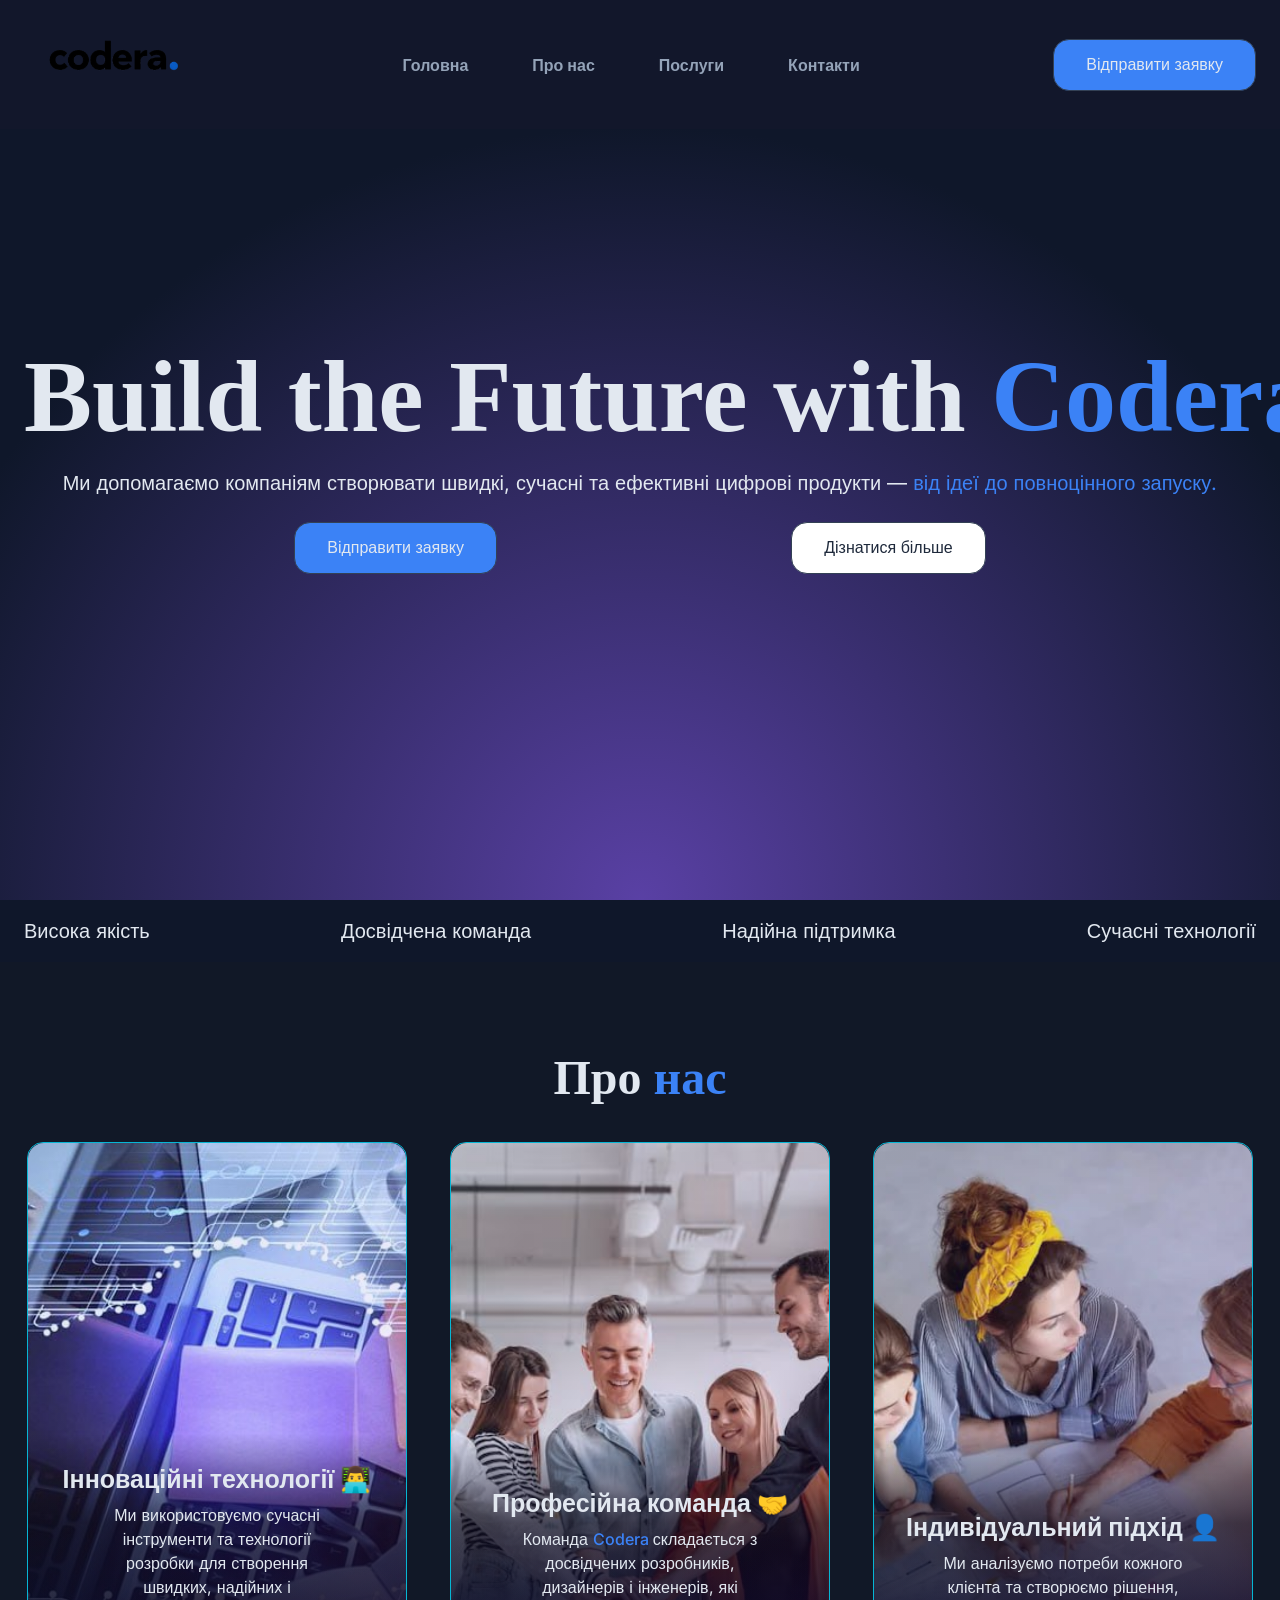
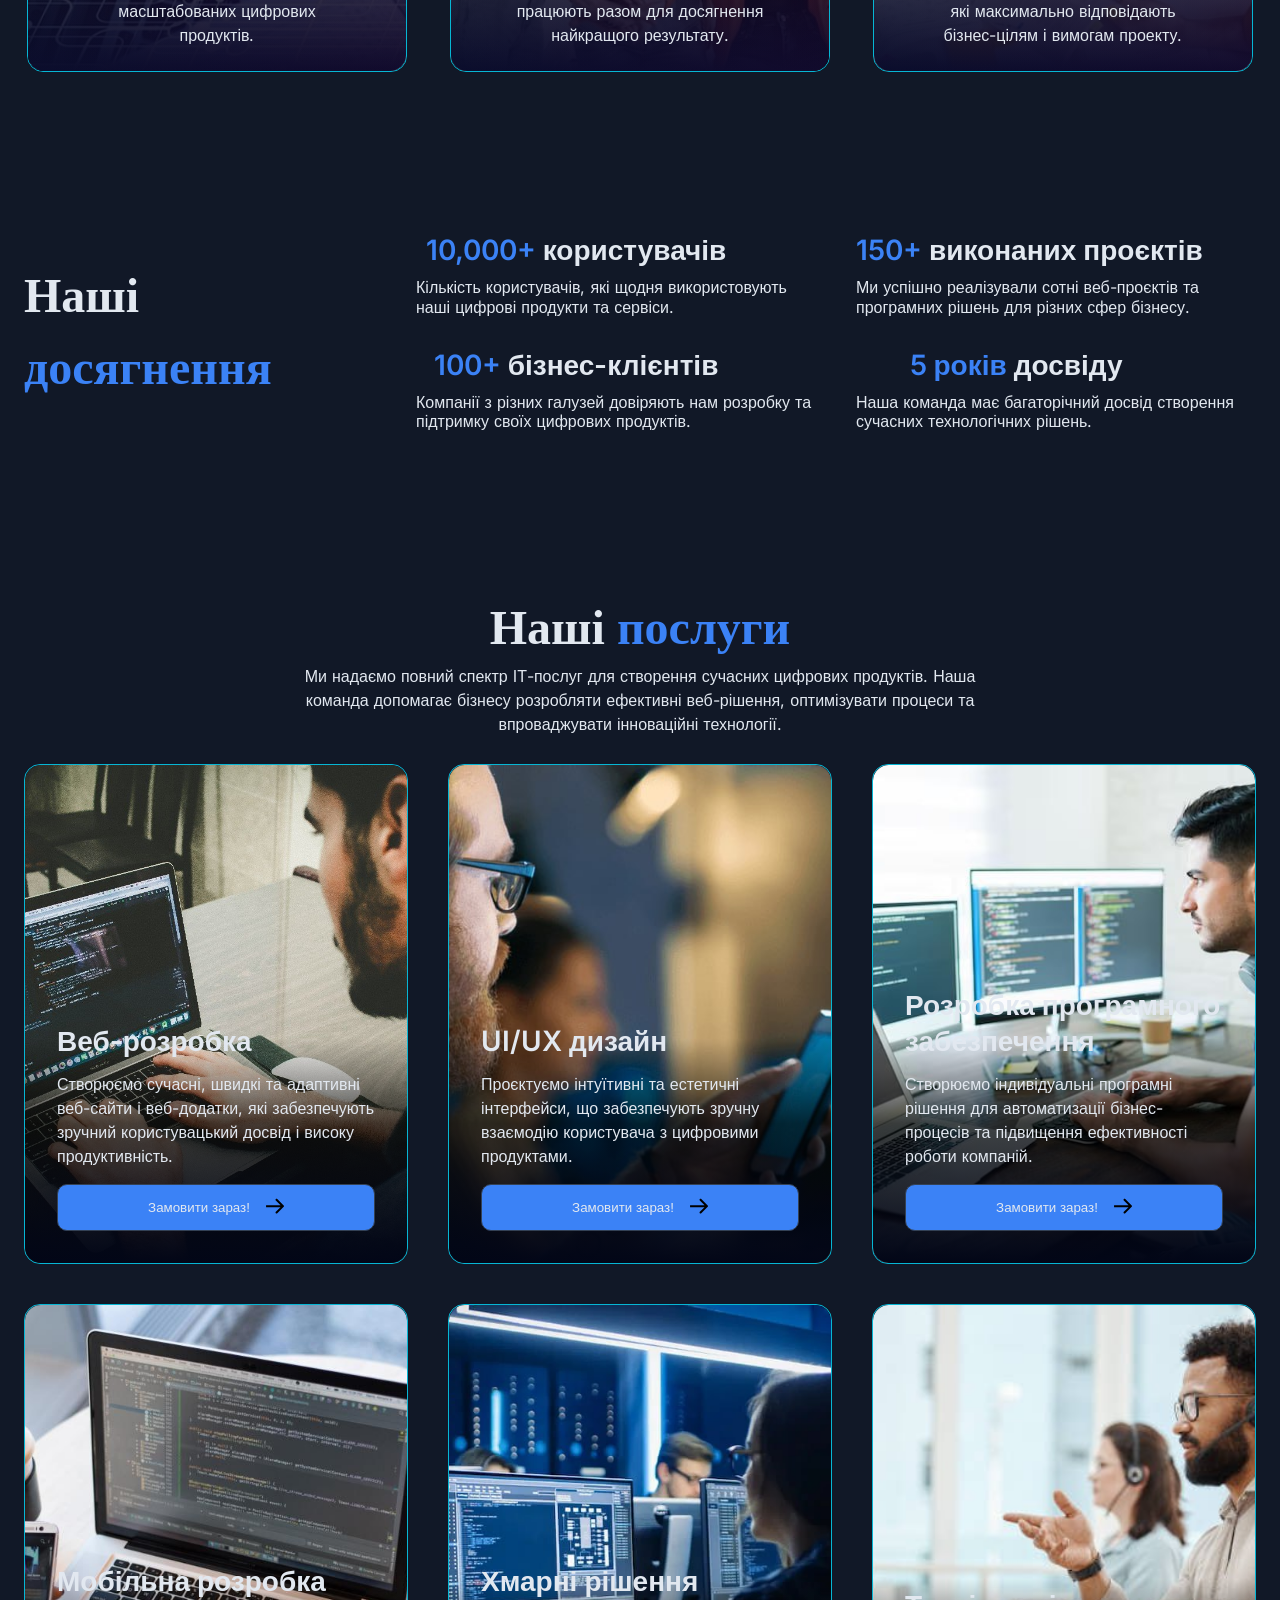
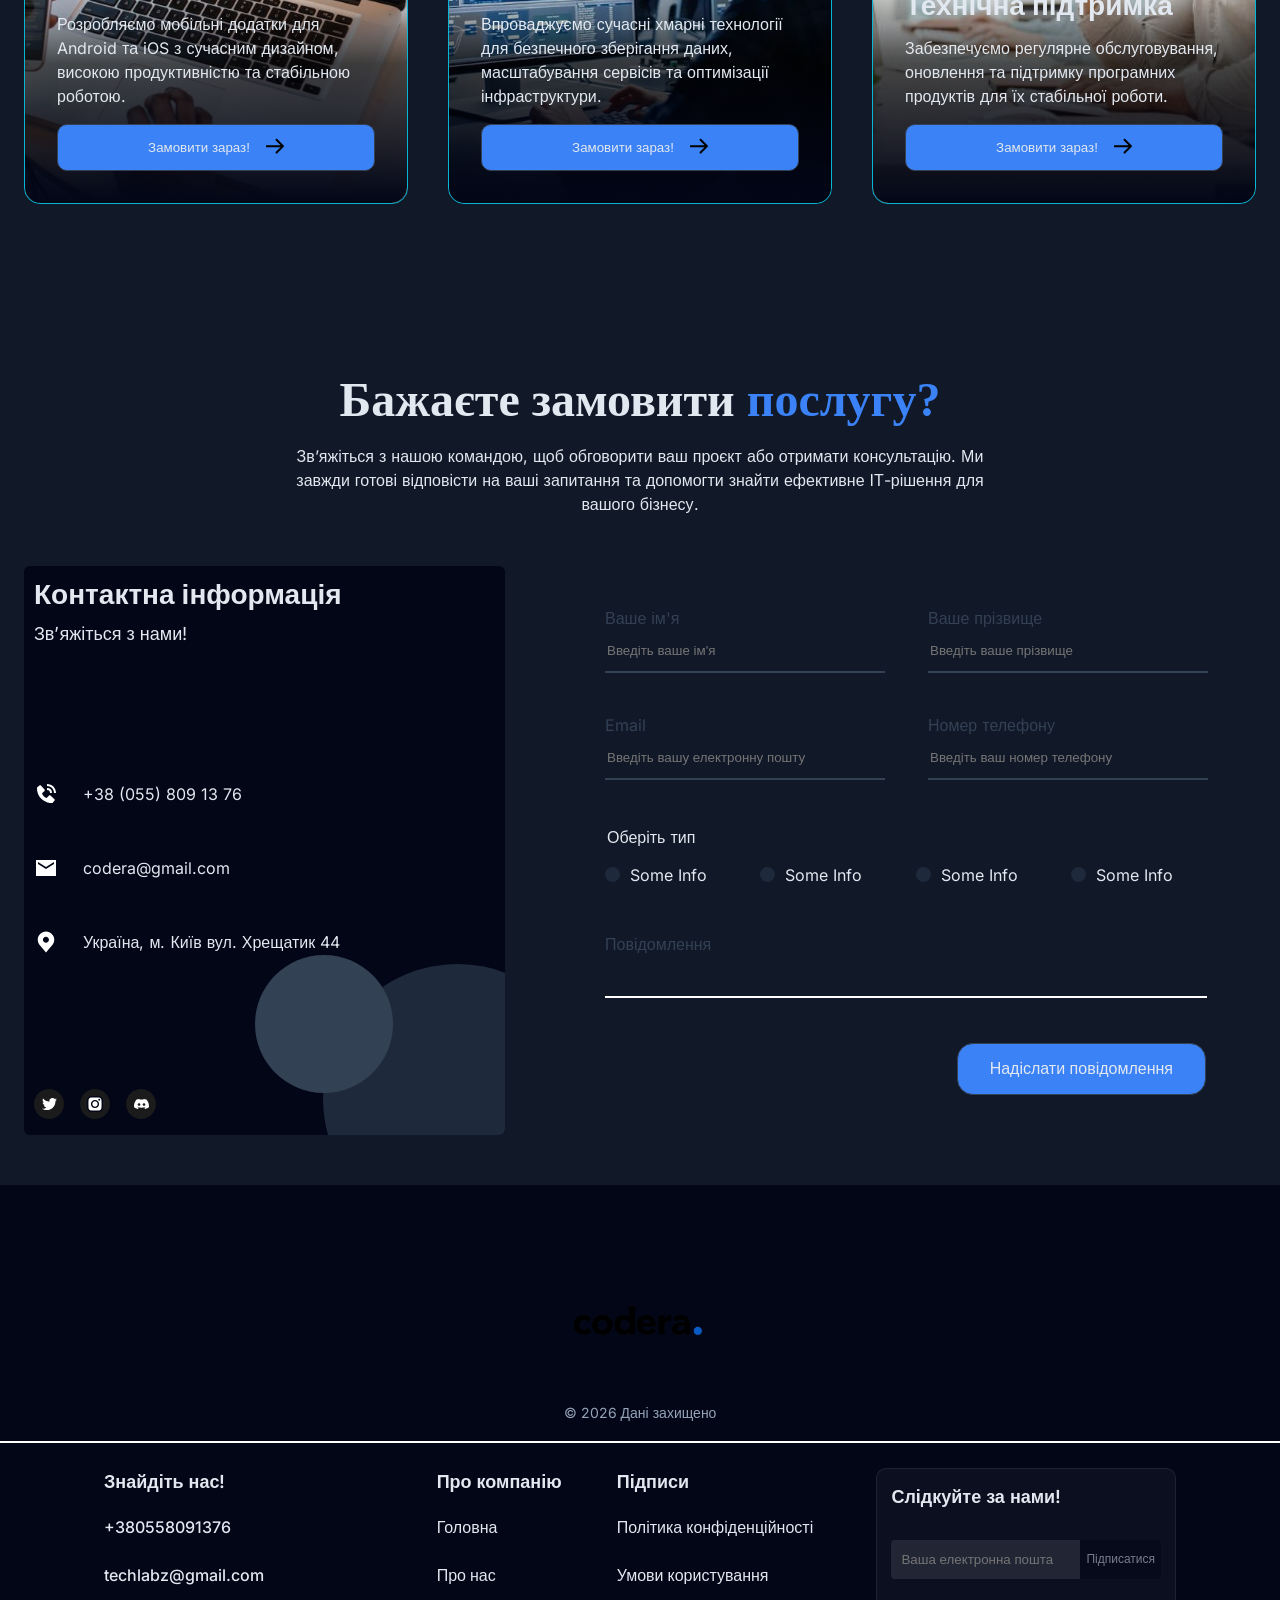
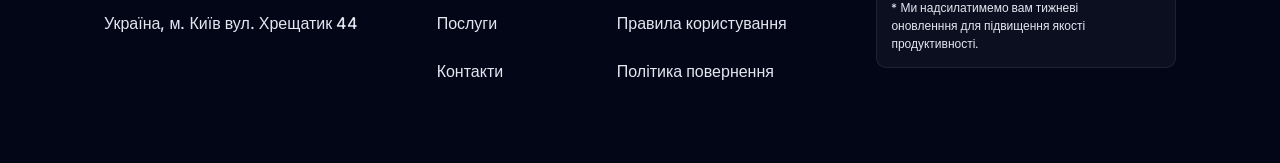
==== commit f58d47a9: "implement BEM methodology to other two pages" ====
--- a/index.html
+++ b/index.html
@@ -14,16 +14,20 @@
             <a href="index.html">
               <img
                 class="company-logo"
-                src="./company-logo.svg"
+                src="./company-logo.png"
                 alt="Логотип компанії"
               />
             </a>
 
             <ul class="header__menu">
-              <li><a class="header__link" href="#">Головна</a></li>
-              <li><a class="header__link" href="#">Про нас</a></li>
+              <li>
+                <a class="header__link" href="index.html">Головна</a>
+              </li>
+              <li>
+                <a class="header__link" href="about.html">Про нас</a>
+              </li>
               <li><a class="header__link" href="#">Послуги</a></li>
-              <li><a class="header__link" href="#">Контакти</a></li>
+              <li><a class="header__link" href="contacts.html">Контакти</a></li>
             </ul>
           </nav>
           <button class="submit-button font-weight-500" type="button">
@@ -38,7 +42,7 @@
           <div class="hero-section__container stack stack--lg">
             <div class="section-header section-header--centered">
               <h1 class="hero-section__title" lang="en">
-                Build the Future with <span class="text-brand">Techlabz</span>
+                Build the Future with <span class="text-brand">Codera.</span>
               </h1>
               <p class="font-size-20">
                 Ми допомагаємо компаніям створювати швидкі, сучасні та ефективні
@@ -53,9 +57,11 @@
               <button class="submit-button font-weight-500" type="button">
                 Відправити заявку
               </button>
-              <button class="readmore-button font-weight-500" type="button">
-                Дізнатися більше
-              </button>
+              <a href="about.html">
+                <button class="readmore-button font-weight-500" type="button">
+                  Дізнатися більше
+                </button>
+              </a>
             </div>
           </div>
         </div>
@@ -76,11 +82,20 @@
             <h2
               class="about-us-section__title font-size-48 section__title section__title--centered"
             >
-              Про нас
+              Про <span class="text-brand">нас</span>
             </h2>
             <ul class="about-us-section__list">
               <li>
                 <article class="about-us-section-card">
+                  <div class="about-us-section-card-wrapper">
+                    <img
+                      class="about-us-section-card-image"
+                      src="./images/advantages-photo-1.jpg"
+                      alt="інноваційні технології"
+                    />
+                    <div class="card-gradient"></div>
+                  </div>
+
                   <h3 class="about-us-section-card__title">
                     Інноваційні технології <span class="emoji">👨‍💻</span>
                   </h3>
@@ -93,13 +108,21 @@
               </li>
               <li>
                 <article class="about-us-section-card">
+                  <div class="about-us-section-card-wrapper">
+                    <img
+                      class="about-us-section-card-image"
+                      src="./images/advantages-photo-2.jpg"
+                      alt="інноваційні технології"
+                    />
+                    <div class="card-gradient"></div>
+                  </div>
                   <h3 class="about-us-section-card__title">
                     Професійна команда <span class="emoji">🤝</span>
                   </h3>
                   <p class="about-us-section-card__text">
                     Команда
                     <span class="text-brand font-weight-500" lang="en"
-                      >Techlabz
+                      >Codera
                     </span>
                     складається з досвідчених розробників, дизайнерів і
                     інженерів, які працюють разом для досягнення найкращого
@@ -109,6 +132,14 @@
               </li>
               <li>
                 <article class="about-us-section-card">
+                  <div class="about-us-section-card-wrapper">
+                    <img
+                      class="about-us-section-card-image"
+                      src="./images/advantages-photo-3.jpg"
+                      alt="інноваційні технології"
+                    />
+                    <div class="card-gradient"></div>
+                  </div>
                   <h3 class="about-us-section-card__title">
                     Індивідуальний підхід <span class="emoji">👤</span>
                   </h3>
@@ -196,9 +227,18 @@
                 інноваційні технології.
               </p>
             </div>
-            <ul class="services-section__list">
+            <ul class="section-grid">
               <li>
                 <article class="services-section-card stack stack--md">
+                  <div class="services-section-card-wrapper">
+                    <img
+                      class="services-section-card-image"
+                      src="./images/professional-1.jpg"
+                      alt="одна із послуг"
+                    />
+                    <div class="card-gradient"></div>
+                  </div>
+
                   <div class="section-header section-header--sm">
                     <h3 class="services-section-card__title">Веб-розробка</h3>
                     <p class="services-section-card__text">
@@ -223,6 +263,15 @@
               </li>
               <li>
                 <article class="services-section-card stack stack--md">
+                  <div class="services-section-card-wrapper">
+                    <img
+                      class="services-section-card-image"
+                      src="./images/professional-2.jpg"
+                      alt="одна із послуг"
+                    />
+                    <div class="card-gradient"></div>
+                  </div>
+
                   <div class="section-header section-header--sm">
                     <h3 class="services-section-card__title">UI/UX дизайн</h3>
                     <p class="services-section-card__text">
@@ -247,6 +296,15 @@
               </li>
               <li>
                 <article class="services-section-card stack stack--md">
+                  <div class="services-section-card-wrapper">
+                    <img
+                      class="services-section-card-image"
+                      src="./images/professional-3.jpg"
+                      alt="одна із послуг"
+                    />
+                    <div class="card-gradient"></div>
+                  </div>
+
                   <div class="section-header section-header--sm">
                     <h3 class="services-section-card__title">
                       Розробка програмного забезпечення
@@ -273,6 +331,15 @@
               </li>
               <li>
                 <article class="services-section-card stack stack--md">
+                  <div class="services-section-card-wrapper">
+                    <img
+                      class="services-section-card-image"
+                      src="./images/professional-4.jpg"
+                      alt="одна із послуг"
+                    />
+                    <div class="card-gradient"></div>
+                  </div>
+
                   <div class="section-header section-header--sm">
                     <h3 class="services-section-card__title">
                       Мобільна розробка
@@ -298,6 +365,15 @@
               </li>
               <li>
                 <article class="services-section-card stack stack--md">
+                  <div class="services-section-card-wrapper">
+                    <img
+                      class="services-section-card-image"
+                      src="./images/professional-5.jpg"
+                      alt="одна із послуг"
+                    />
+                    <div class="card-gradient"></div>
+                  </div>
+
                   <div class="section-header section-header--sm">
                     <h3 class="services-section-card__title">Хмарні рішення</h3>
                     <p class="services-section-card__text">
@@ -322,6 +398,15 @@
               </li>
               <li>
                 <article class="services-section-card stack stack--md">
+                  <div class="services-section-card-wrapper">
+                    <img
+                      class="services-section-card-image"
+                      src="./images/professional-6.jpg"
+                      alt="одна із послуг"
+                    />
+                    <div class="card-gradient"></div>
+                  </div>
+
                   <div class="section-header section-header--sm">
                     <h3 class="services-section-card__title">
                       Технічна підтримка
@@ -648,7 +733,7 @@
             <a href="#">
               <img
                 class="company-logo"
-                src="./company-logo.svg"
+                src="./company-logo.png"
                 alt="Логотип компанії"
               />
             </a>
@@ -683,10 +768,16 @@
                 <div class="footer__links">
                   <h4 class="footer__links-title">Про компанію</h4>
                   <ul class="footer__nav-list stack stack--lg">
-                    <li><a class="footer__link" href="#">Головна</a></li>
-                    <li><a class="footer__link" href="#">Про нас</a></li>
+                    <li>
+                      <a class="footer__link" href="index.html">Головна</a>
+                    </li>
+                    <li>
+                      <a class="footer__link" href="about.html">Про нас</a>
+                    </li>
                     <li><a class="footer__link" href="#">Послуги</a></li>
-                    <li><a class="footer__link" href="#">Контакти</a></li>
+                    <li>
+                      <a class="footer__link" href="contacts.html">Контакти</a>
+                    </li>
                   </ul>
                 </div>
                 <div class="footer__legals">
@@ -713,6 +804,28 @@
 
             <div class="footer__input-window">
               <h4 class="footer__input-window-title">Слідкуйте за нами!</h4>
+              <form class="footer__form" name="subscription-form">
+                <div class="footer__input">
+                  <label
+                    class="footer__input-label visually-hidden"
+                    for="user-subscription"
+                    >Ваша електронна пошта</label
+                  >
+                  <input
+                    class="footer__input-control"
+                    id="user-subscription"
+                    name="user-subscription"
+                    type="email"
+                    pattern="^[^\s@]+@[^\s@]+\.[^\s@]{2,}$"
+                    autocomplete="off"
+                    title="Enter a valid email"
+                    placeholder="Ваша електронна пошта"
+                  />
+                </div>
+                <button class="button-subscribe" type="submit" disabled>
+                  Підписатися
+                </button>
+              </form>
               <p class="footer__input-window-text">
                 * Ми надсилатимемо вам тижневі оновленння для підвищення якості
                 продуктивності.
@@ -722,5 +835,7 @@
         </div>
       </div>
     </footer>
+    <script src="./js/input-check.js"></script>
+    <script src="./js/relocate-page.js"></script>
   </body>
 </html>
--- a/css/main.min.css
+++ b/css/main.min.css
@@ -1 +1 @@
-@font-face{font-display:swap;font-family:"Montserrat";font-style:normal;font-weight:400;src:url("../fonts/montserrat-v31-latin-regular.woff2") format("woff2")}@font-face{font-display:swap;font-family:"Montserrat";font-style:normal;font-weight:500;src:url("../fonts/montserrat-v31-latin-500.woff2") format("woff2")}@font-face{font-display:swap;font-family:"Montserrat";font-style:normal;font-weight:600;src:url("../fonts/montserrat-v31-latin-600.woff2") format("woff2")}@font-face{font-display:swap;font-family:"Montserrat";font-style:normal;font-weight:700;src:url("../fonts/montserrat-v31-latin-700.woff2") format("woff2")}@font-face{font-display:swap;font-family:"Inter";font-style:normal;font-weight:400;src:url("../fonts/inter-v20-latin-regular.woff2") format("woff2")}@font-face{font-display:swap;font-family:"Inter";font-style:normal;font-weight:500;src:url("../fonts/inter-v20-latin-500.woff2") format("woff2")}@font-face{font-display:swap;font-family:"Inter";font-style:normal;font-weight:600;src:url("../fonts/inter-v20-latin-600.woff2") format("woff2")}*{-webkit-box-sizing:border-box;box-sizing:border-box}a{display:inline-block;text-decoration:none}ul{list-style-type:none;padding:0;margin:0}body{overflow-x:hidden;font-size:16px;font-weight:400;font-family:"Inter",sans-serif;line-height:1.5;background-color:var(--color-brand-dark);color:var(--color-brand-text);margin:0}address{font-style:normal}[class$=-button]{display:block}h1,h2{font-family:"Monteserrat","sans-serif";font-size:32px}h3{font-size:28px;line-height:1.3}h1,h2,h3,h4,h5,h6,p{margin:0}fieldset{border:none;margin:0;padding:0}input,textarea{outline:none}:root{--color-brand-default: #3b82f6;--color-brand-dark: #0f172a;--color-secondary-dark: #1e293b;--color-brand-hover: #2563eb;--color-brand-light: #ffffff;--color-brand-text: #e2e8f0;--color-secondary-text: #94a3b8;--color-brand-border: #334155;--color-brand-highlight: #06b6d4;--color-section-alternative: #111827;--color-highlight-border: #f59e0b}.visually-hidden{position:absolute;top:auto;left:-10000px;overflow:hidden;width:1px;height:1px}.font-weight-500{font-weight:500}.font-size-20{font-size:20px}.font-size-48{font-size:48px}.section-header{width:100%}.section-header--centered{margin:0 auto;text-align:center}.section-header--sm{max-width:400px}.section-header--md{max-width:600px}.section-header--lg{max-width:700px}.stack{display:-webkit-box;display:-ms-flexbox;display:flex;-webkit-box-orient:vertical;-webkit-box-direction:normal;-ms-flex-direction:column;flex-direction:column}.stack--sm{gap:8px}.stack--md{gap:16px}.stack--lg{gap:24px}.company-logo{width:185px}.emoji{white-space:nowrap}.circle-small{position:absolute;z-index:2;right:112px;bottom:42px;width:138px;height:138px;border-radius:50%;background-color:var(--color-brand-border)}.circle-big{position:absolute;bottom:-98px;right:-87px;width:269px;height:269px;border-radius:50%;background-color:var(--color-secondary-dark)}.text-brand{color:var(--color-brand-default)}.text-white{color:var(--color-brand-text)}.text-center{text-align:center}.container{width:100%;margin:0 auto;padding:0 24px}.container__narrow{max-width:1388px}.container__wide{max-width:1548px}.section{padding:80px 0;background-color:var(--color-section-alternative)}.section__title--centered{text-align:center}@-webkit-keyframes borderRun-about{0%{background-position:0%}100%{background-position:100%}}@keyframes borderRun-about{0%{background-position:0%}100%{background-position:100%}}@-webkit-keyframes borderRun-service{0%{background-position:0%}100%{background-position:300%}}@keyframes borderRun-service{0%{background-position:0%}100%{background-position:300%}}.submit-button,.readmore-button{font-size:16px;padding:16px 32px;border:1px solid var(--color-brand-border);color:var(--color-brand-text);background-color:var(--color-brand-default);border-radius:16px;-webkit-transition:background-color .4s;transition:background-color .4s}.submit-button:hover{background-color:var(--color-brand-hover)}.readmore-button{background-color:var(--color-brand-light);color:var(--color-secondary-dark);-webkit-transition:color .4s,background-color .4s;transition:color .4s,background-color .4s}.readmore-button:hover{background-color:var(--color-secondary-text);color:var(--color-brand-light)}.make-a-call-button{z-index:2;display:-webkit-box;display:-ms-flexbox;display:flex;gap:16px;-webkit-box-align:center;-ms-flex-align:center;align-items:center;-webkit-box-pack:center;-ms-flex-pack:center;justify-content:center;padding:12px 20px;border:1px solid var(--color-brand-border);background-color:var(--color-brand-default);color:var(--color-brand-text);border-radius:10px;-webkit-transition:background-color .4s;transition:background-color .4s}.make-a-call-button:hover{background-color:var(--color-brand-hover)}.make-a-call-button:hover .arrow-wrapper{-webkit-transform:translateX(10px);transform:translateX(10px)}.send-message-button{-ms-flex-item-align:end;align-self:flex-end}.arrow-wrapper{-webkit-transition:-webkit-transform .35s ease;transition:-webkit-transform .35s ease;transition:transform .35s ease;transition:transform .35s ease, -webkit-transform .35s ease}.btn-arrow{-webkit-transform:rotate(180deg);transform:rotate(180deg);color:var(--color-brand-highlight)}.header{position:fixed;padding:26px 0;z-index:6;top:0;left:0;width:100%;background-color:rgba(20,25,45,.7);backdrop-filter:blur(12px)}.header__container{display:-webkit-box;display:-ms-flexbox;display:flex;-webkit-box-align:center;-ms-flex-align:center;align-items:center;gap:40px}.header__nav{display:-webkit-box;display:-ms-flexbox;display:flex;-webkit-box-align:center;-ms-flex-align:center;align-items:center;gap:40px;-webkit-box-flex:1;-ms-flex-positive:1;flex-grow:1}.header__menu{display:-webkit-box;display:-ms-flexbox;display:flex;-webkit-box-pack:center;-ms-flex-pack:center;justify-content:center;-webkit-box-align:center;-ms-flex-align:center;align-items:center;gap:64px;-webkit-box-flex:1;-ms-flex-positive:1;flex-grow:1}.header__link{color:var(--color-secondary-text);font-weight:600;-webkit-transition:color .35s;transition:color .35s}.header__link:hover{color:var(--color-brand-default)}.hero-section{position:relative;padding:272px 0}.hero-section__container{-webkit-box-pack:center;-ms-flex-pack:center;justify-content:center}.hero-section__title{font-size:102px;font-weight:600;white-space:nowrap;line-height:1.4}.hero-section__btn-container{-webkit-box-align:center;-ms-flex-align:center;align-items:center;-webkit-box-pack:space-evenly;-ms-flex-pack:space-evenly;justify-content:space-evenly;-webkit-box-orient:horizontal;-webkit-box-direction:normal;-ms-flex-direction:row;flex-direction:row}.advantages-section{padding:16px 0}.advantages-section__list{display:-webkit-box;display:-ms-flexbox;display:flex;-webkit-box-align:center;-ms-flex-align:center;align-items:center;-webkit-box-pack:justify;-ms-flex-pack:justify;justify-content:space-between;-webkit-box-flex:1;-ms-flex-positive:1;flex-grow:1;gap:54px;background-color:rgba(0,0,0,0)}.about-us-section__container{gap:28px}.about-us-section__list{display:-webkit-box;display:-ms-flexbox;display:flex;-webkit-box-align:center;-ms-flex-align:center;align-items:center;-ms-flex-wrap:wrap;flex-wrap:wrap;-webkit-box-pack:space-evenly;-ms-flex-pack:space-evenly;justify-content:space-evenly;gap:30px 40px}.about-us-section-card{position:relative;padding:24px;display:-webkit-box;display:-ms-flexbox;display:flex;border:1px solid var(--color-brand-highlight);-webkit-box-orient:vertical;-webkit-box-direction:normal;-ms-flex-direction:column;flex-direction:column;-webkit-box-pack:end;-ms-flex-pack:end;justify-content:flex-end;-webkit-box-align:center;-ms-flex-align:center;align-items:center;min-height:530px;width:380px;border-radius:16px;background:#020617;-webkit-transition:-webkit-transform .35s ease,-webkit-box-shadow .35s ease;transition:-webkit-transform .35s ease,-webkit-box-shadow .35s ease;transition:transform .35s ease,box-shadow .35s ease;transition:transform .35s ease,box-shadow .35s ease,-webkit-transform .35s ease,-webkit-box-shadow .35s ease;-webkit-animation:borderRun-about 3s linear infinite;animation:borderRun-about 3s linear infinite}.about-us-section-card::before{content:"";position:absolute;inset:-2px;background:-webkit-gradient(linear, left top, right top, from(transparent), color-stop(#2563eb), color-stop(#9933ea), to(transparent));background:linear-gradient(90deg, transparent, #2563eb, #9933ea, transparent);opacity:0;z-index:-1;-webkit-transition:opacity .35s ease;transition:opacity .35s ease;border-radius:inherit}.about-us-section-card::after{content:"";position:absolute;inset:0;background:linear-gradient(120deg, #2563eb, #9933ea);opacity:0;border-radius:inherit;-webkit-transition:opacity .35s ease;transition:opacity .35s ease;z-index:0}.about-us-section-card:hover{-webkit-transform:translateY(-12px) scale(1.02);transform:translateY(-12px) scale(1.02);-webkit-box-shadow:0 25px 60px rgba(0,0,0,.4);box-shadow:0 25px 60px rgba(0,0,0,.4)}.about-us-section-card:hover::before{opacity:.8}.about-us-section-card::after{opacity:.1}.about-us-section-card__title{text-align:center;margin-bottom:8px;font-size:25px}.about-us-section-card__text{max-width:251px;text-align:center;min-height:74px}.achievements-section__container{display:-webkit-box;display:-ms-flexbox;display:flex;-webkit-box-align:center;-ms-flex-align:center;align-items:center;-webkit-box-pack:space-evenly;-ms-flex-pack:space-evenly;justify-content:space-evenly;gap:80px}.achievements-section__list{display:grid;grid-template-columns:repeat(2, -webkit-max-content);grid-template-columns:repeat(2, max-content);gap:30px 40px}.achievements-section__card-title{line-height:1.3;text-align:center;max-width:320px;margin-bottom:10px;white-space:nowrap}.achievements-section__card-text{max-width:400px;line-height:1.2}.services-section__container{display:-webkit-box;display:-ms-flexbox;display:flex;-webkit-box-orient:vertical;-webkit-box-direction:normal;-ms-flex-direction:column;flex-direction:column;gap:28px}.services-section__list{display:grid;gap:40px;grid-template-columns:repeat(auto-fit, minmax(380px, 1fr));-webkit-box-align:end;-ms-flex-align:end;align-items:end}.services-section-card{position:relative;overflow:hidden;padding:32px;width:100%;min-height:220px;border-radius:16px;border:1px solid var(--color-brand-highlight);-webkit-transition:-webkit-transform .35s ease,-webkit-box-shadow .35s ease;transition:-webkit-transform .35s ease,-webkit-box-shadow .35s ease;transition:transform .35s ease,box-shadow .35s ease;transition:transform .35s ease,box-shadow .35s ease,-webkit-transform .35s ease,-webkit-box-shadow .35s ease}.services-section-card__title{line-height:1.3;margin-bottom:12px}.services-section-card::before{content:"";position:absolute;inset:-2px;border-radius:inherit;background:-webkit-gradient(linear, left top, right top, from(transparent), color-stop(var(--color-brand-hover)), color-stop(#9933ea), to(transparent));background:linear-gradient(90deg, transparent, var(--color-brand-hover), #9933ea, transparent);opacity:0;-webkit-transition:opacity .35s ease;transition:opacity .35s ease;-webkit-animation:borderRun-service 3s linear infinite;animation:borderRun-service 3s linear infinite;z-index:-1}.services-section-card::after{content:"";position:absolute;inset:-2px;border-radius:inherit;background:linear-gradient(120deg, var(--color-brand-hover), #9933ea);opacity:0;-webkit-transition:opacity .35s ease;transition:opacity .35s ease}.services-section-card:hover{-webkit-transform:translateY(-10px) scale(1.02);transform:translateY(-10px) scale(1.02);-webkit-box-shadow:0 25px 60px rgba(0,0,0,.35);box-shadow:0 25px 60px rgba(0,0,0,.35)}.services-section-card:hover::before{opacity:.8}.services-section-card:hover::after{opacity:.08}.contact-section{padding-bottom:50px}.contact-section__container{display:-webkit-box;display:-ms-flexbox;display:flex;-webkit-box-orient:vertical;-webkit-box-direction:normal;-ms-flex-direction:column;flex-direction:column;gap:50px}.contact-section__title{line-height:1.4}.contact-section__info{position:relative;overflow:hidden;padding:10px;display:-webkit-box;display:-ms-flexbox;display:flex;-webkit-box-orient:vertical;-webkit-box-direction:normal;-ms-flex-direction:column;flex-direction:column;gap:50px;background-color:#020617;border-radius:6px;-ms-flex-preferred-size:40%;flex-basis:40%}.contact-section__inner-title{margin-bottom:8px;font-size:28px}.contact-section__inner-text{font-size:18px}.contact-section__list{display:-webkit-box;display:-ms-flexbox;display:flex;-webkit-box-orient:vertical;-webkit-box-direction:normal;-ms-flex-direction:column;flex-direction:column;-webkit-box-pack:center;-ms-flex-pack:center;justify-content:center;gap:50px;-webkit-box-flex:2;-ms-flex-positive:2;flex-grow:2}.contact-section__item{display:-webkit-box;display:-ms-flexbox;display:flex;-webkit-box-align:center;-ms-flex-align:center;align-items:center;gap:25px}.contact-section__interactives{display:-webkit-box;display:-ms-flexbox;display:flex;gap:50px}.contact-section__form{padding:40px 50px;gap:45px}.contact-section__register-info{display:grid;grid-template-columns:repeat(2, 1fr);gap:40px 45px}.contact-section__label{color:var(--color-brand-border)}.contact-section__form-field{gap:12px;position:relative}.contact-section__form-field:focus-within .contact-section__label{color:var(--color-brand-text)}.contact-section__form-field::after{content:"";border:1px solid var(--color-brand-border);width:100%}.contact-section__form-field:focus-within::after{border:1px solid var(--color-brand-text)}.contact-section__input-control{width:278px;position:relative;background-color:rgba(0,0,0,0);border:none;color:var(--color-brand-text)}.contact-section__selection-title{margin-bottom:14px}.contact-section__selection-list{display:-webkit-box;display:-ms-flexbox;display:flex;gap:20px}.contact-section__selection-item{-webkit-box-flex:1;-ms-flex-positive:1;flex-grow:1}.contact-section__radio{display:-webkit-box;display:-ms-flexbox;display:flex;-webkit-box-align:center;-ms-flex-align:center;align-items:center;gap:10px}.contact-section__radio-box{display:-webkit-box;display:-ms-flexbox;display:flex;-webkit-box-align:center;-ms-flex-align:center;align-items:center;-webkit-box-pack:center;-ms-flex-pack:center;justify-content:center;width:15px;height:15px;background-color:var(--color-secondary-dark);border-radius:50%}.contact-section__radio-icon{display:block;opacity:0}.contact-section__input-radio:checked+.contact-section__radio-box .contact-section__radio-icon{opacity:1}.contact-section__input-radio:checked+.contact-section__radio-box{background-color:var(--color-brand-default)}.contact-section__textarea{resize:none;background-color:rgba(0,0,0,0);border:none;color:var(--color-brand-text)}.contact-section__textarea-container{width:100%;max-width:600px;position:relative}.contact-section__textarea-container:after{position:absolute;content:"";bottom:0;width:100%;max-width:600px;border:1px solid var(--color-brand-light)}.contact-section__textarea-container:focus-within{border:none}.footer{padding:80px;position:relative;background-color:#020617}.footer__info{position:relative;-webkit-box-align:center;-ms-flex-align:center;align-items:center}.footer__info::after{position:absolute;content:"";border:1px solid var(--color-brand-light);width:1280px;bottom:-20px}.footer__container{display:-webkit-box;display:-ms-flexbox;display:flex;-webkit-box-orient:vertical;-webkit-box-direction:normal;-ms-flex-direction:column;flex-direction:column;gap:45px}.footer__content-container{display:-webkit-box;display:-ms-flexbox;display:flex;gap:48px;-webkit-box-align:start;-ms-flex-align:start;align-items:flex-start}.footer__address-interactives{display:-webkit-box;display:-ms-flexbox;display:flex;gap:48px;-webkit-box-pack:center;-ms-flex-pack:center;justify-content:center}.footer__interactives{display:-webkit-box;display:-ms-flexbox;display:flex;gap:40px}.footer__copyright{font-size:14px;color:var(--color-secondary-text)}.footer__address-interactives,.footer__interactives,.footer__legals,.footer__links,.footer__address{-webkit-box-flex:1;-ms-flex-positive:1;flex-grow:1}.footer__address-title,.footer__links-title,.footer__legals-title{font-size:18px;margin-bottom:20px}.footer__link{color:var(--color-brand-text);font-weight:500;-webkit-transition:color .3s ease;transition:color .3s ease}.footer__link:hover{color:var(--color-brand-hover)}.footer__input-window-title{font-size:18px;margin-bottom:24px}.footer__input-window-text{max-width:250px;font-size:12px}/*# sourceMappingURL=main.min.css.map */+@font-face{font-display:swap;font-family:"Montserrat";font-style:normal;font-weight:400;src:url("../fonts/montserrat-v31-latin-regular.woff2") format("woff2")}@font-face{font-display:swap;font-family:"Montserrat";font-style:normal;font-weight:500;src:url("../fonts/montserrat-v31-latin-500.woff2") format("woff2")}@font-face{font-display:swap;font-family:"Montserrat";font-style:normal;font-weight:600;src:url("../fonts/montserrat-v31-latin-600.woff2") format("woff2")}@font-face{font-display:swap;font-family:"Montserrat";font-style:normal;font-weight:700;src:url("../fonts/montserrat-v31-latin-700.woff2") format("woff2")}@font-face{font-display:swap;font-family:"Inter";font-style:normal;font-weight:400;src:url("../fonts/inter-v20-latin-regular.woff2") format("woff2")}@font-face{font-display:swap;font-family:"Inter";font-style:normal;font-weight:500;src:url("../fonts/inter-v20-latin-500.woff2") format("woff2")}@font-face{font-display:swap;font-family:"Inter";font-style:normal;font-weight:600;src:url("../fonts/inter-v20-latin-600.woff2") format("woff2")}*{-webkit-box-sizing:border-box;box-sizing:border-box}a{display:inline-block;text-decoration:none}ul{list-style-type:none;padding:0;margin:0}body{overflow-x:hidden;font-size:16px;font-weight:400;font-family:"Inter",sans-serif;line-height:1.5;background-color:var(--color-brand-dark);color:var(--color-brand-text);margin:0}address{font-style:normal}[class$=-button]{display:block}h1,h2{font-family:"Monteserrat","sans-serif";font-size:32px}h3{font-size:28px;line-height:1.3}h1,h2,h3,h4,h5,h6,p{margin:0}fieldset{border:none;margin:0;padding:0}input,textarea{outline:none}img{width:100%;height:100%;-o-object-fit:cover;object-fit:cover}:root{--color-brand-default: #3b82f6;--color-brand-dark: #0f172a;--color-secondary-dark: #1e293b;--color-brand-hover: #2563eb;--color-brand-light: #ffffff;--color-brand-text: #e2e8f0;--color-secondary-text: #94a3b8;--color-brand-border: #334155;--color-brand-highlight: #06b6d4;--color-section-alternative: #111827;--color-highlight-border: #f59e0b}.visually-hidden{position:absolute;top:auto;left:-10000px;overflow:hidden;width:1px;height:1px}.font-weight-500{font-weight:500}.font-size-20{font-size:20px}.font-size-48{font-size:48px}.section-header{width:100%}.section-header--centered{margin:0 auto;text-align:center}.section-header--sm{max-width:400px}.section-header--md{max-width:600px}.section-header--lg{max-width:700px}.stack{display:-webkit-box;display:-ms-flexbox;display:flex;-webkit-box-orient:vertical;-webkit-box-direction:normal;-ms-flex-direction:column;flex-direction:column}.stack--sm{gap:8px}.stack--md{gap:16px}.stack--lg{gap:24px}.company-logo{width:185px;height:auto}.emoji{white-space:nowrap}.circle-small{position:absolute;z-index:2;right:112px;bottom:42px;width:138px;height:138px;border-radius:50%;background-color:var(--color-brand-border)}.circle-big{position:absolute;bottom:-98px;right:-87px;width:269px;height:269px;border-radius:50%;background-color:var(--color-secondary-dark)}.text-brand{color:var(--color-brand-default)}.text-white{color:var(--color-brand-text)}.text-center{text-align:center}.mrg-center{margin:0 auto}.card-gradient{position:absolute;inset:0;background:-webkit-gradient(linear, left top, left bottom, color-stop(55%, rgba(0, 0, 0, 0)), color-stop(72%, rgba(0, 0, 0, 0.7)), to(#020617));background:linear-gradient(180deg, rgba(0, 0, 0, 0) 55%, rgba(0, 0, 0, 0.7) 72%, #020617 100%);z-index:1}.container{width:100%;margin:0 auto;padding:0 24px}.container__narrow{max-width:1388px}.container__wide{max-width:1548px}.section{padding:80px 0;background-color:var(--color-section-alternative)}.section__title--centered{text-align:center}.section-grid{display:grid;gap:40px;grid-template-columns:repeat(auto-fit, minmax(380px, 1fr));-webkit-box-align:end;-ms-flex-align:end;align-items:end}@-webkit-keyframes borderRun-about{0%{background-position:0%}100%{background-position:100%}}@keyframes borderRun-about{0%{background-position:0%}100%{background-position:100%}}@-webkit-keyframes borderRun-service{0%{background-position:0%}100%{background-position:300%}}@keyframes borderRun-service{0%{background-position:0%}100%{background-position:300%}}.social-media-container{display:-webkit-box;display:-ms-flexbox;display:flex;gap:16px}.social-media-container--centered{-webkit-box-pack:center;-ms-flex-pack:center;justify-content:center}.submit-button,.readmore-button{font-size:16px;padding:16px 32px;border:1px solid var(--color-brand-border);color:var(--color-brand-text);background-color:var(--color-brand-default);border-radius:16px;-webkit-transition:background-color .4s;transition:background-color .4s}.submit-button:hover{background-color:var(--color-brand-hover)}.readmore-button{background-color:var(--color-brand-light);color:var(--color-secondary-dark);-webkit-transition:color .4s,background-color .4s;transition:color .4s,background-color .4s}.readmore-button:hover{background-color:var(--color-secondary-text);color:var(--color-brand-light)}.make-a-call-button{z-index:2;display:-webkit-box;display:-ms-flexbox;display:flex;gap:16px;-webkit-box-align:center;-ms-flex-align:center;align-items:center;-webkit-box-pack:center;-ms-flex-pack:center;justify-content:center;padding:12px 20px;border:1px solid var(--color-brand-border);background-color:var(--color-brand-default);color:var(--color-brand-text);border-radius:10px;-webkit-transition:background-color .4s;transition:background-color .4s}.make-a-call-button:hover{background-color:var(--color-brand-hover)}.make-a-call-button:hover .arrow-wrapper{-webkit-transform:translateX(10px);transform:translateX(10px)}.button-subscribe{border-radius:0 4px 4px 0;border:none;background-color:#020617;color:var(--color-brand-text);font-size:12px;-webkit-transition:background-color .35s ease;transition:background-color .35s ease}.button-subscribe:disabled{opacity:.5;cursor:not-allowed}.button-subscribe:not(:disabled):hover{background-color:var(--color-brand-dark)}.send-message-button{-ms-flex-item-align:end;align-self:flex-end}.arrow-wrapper{-webkit-transition:-webkit-transform .35s ease;transition:-webkit-transform .35s ease;transition:transform .35s ease;transition:transform .35s ease, -webkit-transform .35s ease}.btn-arrow{-webkit-transform:rotate(180deg);transform:rotate(180deg);color:var(--color-brand-highlight)}.header{position:fixed;z-index:6;top:0;left:0;width:100%;background-color:rgba(20,25,45,.7);backdrop-filter:blur(12px)}.header__container{display:-webkit-box;display:-ms-flexbox;display:flex;-webkit-box-align:center;-ms-flex-align:center;align-items:center;gap:40px}.header__nav{display:-webkit-box;display:-ms-flexbox;display:flex;-webkit-box-align:center;-ms-flex-align:center;align-items:center;gap:40px;-webkit-box-flex:1;-ms-flex-positive:1;flex-grow:1}.header__menu{display:-webkit-box;display:-ms-flexbox;display:flex;-webkit-box-pack:center;-ms-flex-pack:center;justify-content:center;-webkit-box-align:center;-ms-flex-align:center;align-items:center;gap:64px;-webkit-box-flex:1;-ms-flex-positive:1;flex-grow:1}.header__link{color:var(--color-secondary-text);font-weight:600;-webkit-transition:color .35s;transition:color .35s}.header__link:hover{color:var(--color-brand-default)}.hero-section{position:relative;padding:272px 0;height:100vh;width:100%;display:-webkit-box;display:-ms-flexbox;display:flex;-webkit-box-pack:center;-ms-flex-pack:center;justify-content:center;-webkit-box-align:center;-ms-flex-align:center;align-items:center;overflow:hidden;background:radial-gradient(circle at center bottom, rgba(139, 92, 246, 0.6) 0%, rgba(15, 23, 42, 0.9) 70%, var(--color-brand-dark) 100%)}.hero-section__container{-webkit-box-pack:center;-ms-flex-pack:center;justify-content:center}.hero-section__title{font-size:102px;font-weight:600;white-space:nowrap;line-height:1.4}.hero-section__btn-container{-webkit-box-align:center;-ms-flex-align:center;align-items:center;-webkit-box-pack:space-evenly;-ms-flex-pack:space-evenly;justify-content:space-evenly;-webkit-box-orient:horizontal;-webkit-box-direction:normal;-ms-flex-direction:row;flex-direction:row}.advantages-section{padding:16px 0}.advantages-section__list{display:-webkit-box;display:-ms-flexbox;display:flex;-webkit-box-align:center;-ms-flex-align:center;align-items:center;-webkit-box-pack:justify;-ms-flex-pack:justify;justify-content:space-between;-webkit-box-flex:1;-ms-flex-positive:1;flex-grow:1;gap:54px;background-color:rgba(0,0,0,0)}.about-us-section__container{gap:28px}.about-us-section__list{display:-webkit-box;display:-ms-flexbox;display:flex;-webkit-box-align:center;-ms-flex-align:center;align-items:center;-ms-flex-wrap:wrap;flex-wrap:wrap;-webkit-box-pack:space-evenly;-ms-flex-pack:space-evenly;justify-content:space-evenly;gap:30px 40px}.about-us-section-card{position:relative;padding:24px;display:-webkit-box;display:-ms-flexbox;display:flex;border:1px solid var(--color-brand-highlight);-webkit-box-orient:vertical;-webkit-box-direction:normal;-ms-flex-direction:column;flex-direction:column;-webkit-box-pack:end;-ms-flex-pack:end;justify-content:flex-end;-webkit-box-align:center;-ms-flex-align:center;align-items:center;min-height:530px;width:380px;border-radius:16px;background:#020617;z-index:0;background-image:-webkit-gradient(linear, left top, left bottom, color-stop(55.21%, rgba(49, 38, 26, 0)), color-stop(72.92%, rgba(49, 38, 26, 0.71)), to(var(--color-primary-dark)));background-image:linear-gradient(180deg, rgba(49, 38, 26, 0) 55.21%, rgba(49, 38, 26, 0.71) 72.92%, var(--color-primary-dark) 100%);-webkit-transition:-webkit-transform .35s ease,-webkit-box-shadow .35s ease;transition:-webkit-transform .35s ease,-webkit-box-shadow .35s ease;transition:transform .35s ease,box-shadow .35s ease;transition:transform .35s ease,box-shadow .35s ease,-webkit-transform .35s ease,-webkit-box-shadow .35s ease;-webkit-animation:borderRun-about 3s linear infinite;animation:borderRun-about 3s linear infinite}.about-us-section-card::before{content:"";position:absolute;inset:-2px;background:-webkit-gradient(linear, left top, right top, from(transparent), color-stop(#2563eb), color-stop(#9933ea), to(transparent));background:linear-gradient(90deg, transparent, #2563eb, #9933ea, transparent);opacity:0;z-index:-1;-webkit-transition:opacity .35s ease;transition:opacity .35s ease;border-radius:inherit}.about-us-section-card::after{content:"";position:absolute;inset:0;background:linear-gradient(120deg, #2563eb, #9933ea);opacity:0;border-radius:inherit;-webkit-transition:opacity .35s ease;transition:opacity .35s ease;z-index:0}.about-us-section-card:hover{-webkit-transform:translateY(-12px) scale(1.02);transform:translateY(-12px) scale(1.02);-webkit-box-shadow:0 25px 60px rgba(0,0,0,.4);box-shadow:0 25px 60px rgba(0,0,0,.4)}.about-us-section-card:hover::before{opacity:.8}.about-us-section-card::after{opacity:.1}.about-us-section-card__title{position:relative;z-index:2;text-align:center;margin-bottom:8px;font-size:25px}.about-us-section-card__text{position:relative;z-index:2;max-width:251px;text-align:center;min-height:74px}.about-us-section-card-wrapper{position:absolute;top:0;left:0;z-index:0;width:100%;height:100%;overflow:hidden;border-radius:16px}.about-us-section-card-image{width:100%;height:100%;-o-object-fit:cover;object-fit:cover;-webkit-transition:-webkit-transform .35s ease;transition:-webkit-transform .35s ease;transition:transform .35s ease;transition:transform .35s ease, -webkit-transform .35s ease}.about-us-section-card:hover .about-us-section-card-image{-webkit-transform:scale(1.05);transform:scale(1.05)}.achievements-section__container{display:-webkit-box;display:-ms-flexbox;display:flex;-webkit-box-align:center;-ms-flex-align:center;align-items:center;-webkit-box-pack:space-evenly;-ms-flex-pack:space-evenly;justify-content:space-evenly;gap:80px}.achievements-section__list{display:grid;grid-template-columns:repeat(2, -webkit-max-content);grid-template-columns:repeat(2, max-content);gap:30px 40px}.achievements-section__card-title{line-height:1.3;text-align:center;max-width:320px;margin-bottom:10px;white-space:nowrap}.achievements-section__card-text{max-width:400px;line-height:1.2}.services-section__container{display:-webkit-box;display:-ms-flexbox;display:flex;-webkit-box-orient:vertical;-webkit-box-direction:normal;-ms-flex-direction:column;flex-direction:column;gap:28px}.services-section-card{position:relative;overflow:hidden;padding:32px;width:100%;height:500px;min-height:220px;border-radius:16px;border:1px solid var(--color-brand-highlight);display:-webkit-box;display:-ms-flexbox;display:flex;-webkit-box-orient:vertical;-webkit-box-direction:normal;-ms-flex-direction:column;flex-direction:column;-webkit-box-pack:end;-ms-flex-pack:end;justify-content:flex-end;-webkit-transition:-webkit-transform .35s ease,-webkit-box-shadow .35s ease;transition:-webkit-transform .35s ease,-webkit-box-shadow .35s ease;transition:transform .35s ease,box-shadow .35s ease;transition:transform .35s ease,box-shadow .35s ease,-webkit-transform .35s ease,-webkit-box-shadow .35s ease}.services-section-card__title{position:relative;z-index:2;line-height:1.3;margin-bottom:12px}.services-section-card__text{position:relative;z-index:2}.services-section-card::before{content:"";position:absolute;inset:-2px;border-radius:inherit;background:-webkit-gradient(linear, left top, right top, from(transparent), color-stop(var(--color-brand-hover)), color-stop(#9933ea), to(transparent));background:linear-gradient(90deg, transparent, var(--color-brand-hover), #9933ea, transparent);opacity:0;-webkit-transition:opacity .35s ease;transition:opacity .35s ease;-webkit-animation:borderRun-service 3s linear infinite;animation:borderRun-service 3s linear infinite;z-index:-1}.services-section-card::after{content:"";position:absolute;inset:-2px;border-radius:inherit;background:linear-gradient(120deg, var(--color-brand-hover), #9933ea);opacity:0;-webkit-transition:opacity .35s ease;transition:opacity .35s ease}.services-section-card:hover{-webkit-transform:translateY(-10px) scale(1.02);transform:translateY(-10px) scale(1.02);-webkit-box-shadow:0 25px 60px rgba(0,0,0,.35);box-shadow:0 25px 60px rgba(0,0,0,.35)}.services-section-card:hover::before{opacity:.8}.services-section-card:hover::after{opacity:.08}.services-section-card-wrapper{position:absolute;top:0;left:0;z-index:0;width:100%;height:100%;overflow:hidden;border-radius:16px}.services-section-card-image{-webkit-transition:-webkit-transform .35s ease;transition:-webkit-transform .35s ease;transition:transform .35s ease;transition:transform .35s ease, -webkit-transform .35s ease}.services-section-card:hover .services-section-card-image{-webkit-transform:scale(1.02);transform:scale(1.02)}.contact-section{padding-bottom:50px}.contact-section__container{display:-webkit-box;display:-ms-flexbox;display:flex;-webkit-box-orient:vertical;-webkit-box-direction:normal;-ms-flex-direction:column;flex-direction:column;gap:50px}.contact-section__title{line-height:1.4}.contact-section__info{position:relative;overflow:hidden;padding:10px;display:-webkit-box;display:-ms-flexbox;display:flex;-webkit-box-orient:vertical;-webkit-box-direction:normal;-ms-flex-direction:column;flex-direction:column;gap:50px;background-color:#020617;border-radius:6px;-ms-flex-preferred-size:40%;flex-basis:40%}.contact-section__inner-title{margin-bottom:8px;font-size:28px}.contact-section__inner-text{font-size:18px}.contact-section__list{display:-webkit-box;display:-ms-flexbox;display:flex;-webkit-box-orient:vertical;-webkit-box-direction:normal;-ms-flex-direction:column;flex-direction:column;-webkit-box-pack:center;-ms-flex-pack:center;justify-content:center;gap:50px;-webkit-box-flex:2;-ms-flex-positive:2;flex-grow:2}.contact-section__item{display:-webkit-box;display:-ms-flexbox;display:flex;-webkit-box-align:center;-ms-flex-align:center;align-items:center;gap:25px}.contact-section__interactives{display:-webkit-box;display:-ms-flexbox;display:flex;gap:50px}.contact-section__form{padding:40px 50px;gap:45px}.contact-section__register-info{display:grid;grid-template-columns:repeat(2, 1fr);gap:40px 45px}.contact-section__label{color:var(--color-brand-border)}.contact-section__form-field{gap:12px;position:relative}.contact-section__form-field:focus-within .contact-section__label{color:var(--color-brand-text)}.contact-section__form-field::after{content:"";border:1px solid var(--color-brand-border);width:100%}.contact-section__form-field:focus-within::after{border:1px solid var(--color-brand-text)}.contact-section__input-control{width:278px;position:relative;background-color:rgba(0,0,0,0);border:none;color:var(--color-brand-text)}.contact-section__selection-title{margin-bottom:14px}.contact-section__selection-list{display:-webkit-box;display:-ms-flexbox;display:flex;gap:20px}.contact-section__selection-item{-webkit-box-flex:1;-ms-flex-positive:1;flex-grow:1}.contact-section__radio{display:-webkit-box;display:-ms-flexbox;display:flex;-webkit-box-align:center;-ms-flex-align:center;align-items:center;gap:10px}.contact-section__radio-box{display:-webkit-box;display:-ms-flexbox;display:flex;-webkit-box-align:center;-ms-flex-align:center;align-items:center;-webkit-box-pack:center;-ms-flex-pack:center;justify-content:center;width:15px;height:15px;background-color:var(--color-secondary-dark);border-radius:50%}.contact-section__radio-icon{display:block;opacity:0}.contact-section__input-radio:checked+.contact-section__radio-box .contact-section__radio-icon{opacity:1}.contact-section__input-radio:checked+.contact-section__radio-box{background-color:var(--color-brand-default)}.contact-section__textarea{resize:none;background-color:rgba(0,0,0,0);border:none;color:var(--color-brand-text)}.contact-section__textarea-container{width:100%;max-width:600px;position:relative}.contact-section__textarea-container:after{position:absolute;content:"";bottom:0;width:100%;max-width:600px;border:1px solid var(--color-brand-light)}.contact-section__textarea-container:focus-within{border:none}.footer{padding:80px;position:relative;background-color:#020617}.footer__info{position:relative;-webkit-box-align:center;-ms-flex-align:center;align-items:center}.footer__info::after{position:absolute;content:"";border:1px solid var(--color-brand-light);width:1280px;bottom:-20px}.footer__container{display:-webkit-box;display:-ms-flexbox;display:flex;-webkit-box-orient:vertical;-webkit-box-direction:normal;-ms-flex-direction:column;flex-direction:column;gap:45px}.footer__content-container{display:-webkit-box;display:-ms-flexbox;display:flex;gap:48px;-webkit-box-align:start;-ms-flex-align:start;align-items:flex-start}.footer__address-interactives{display:-webkit-box;display:-ms-flexbox;display:flex;gap:48px;-webkit-box-pack:center;-ms-flex-pack:center;justify-content:center}.footer__interactives{display:-webkit-box;display:-ms-flexbox;display:flex;gap:40px}.footer__copyright{font-size:14px;color:var(--color-secondary-text)}.footer__address-interactives,.footer__interactives,.footer__legals,.footer__links,.footer__address{-webkit-box-flex:1;-ms-flex-positive:1;flex-grow:1}.footer__address-title,.footer__links-title,.footer__legals-title{font-size:18px;margin-bottom:20px}.footer__link{color:var(--color-brand-text);font-weight:500;-webkit-transition:color .3s ease;transition:color .3s ease}.footer__link:hover{color:var(--color-brand-hover)}.footer__input-window{padding:14px;background:hsla(0,0%,100%,.04);border:1px solid hsla(0,0%,100%,.08);border-radius:10px}.footer__input-window-title{font-size:18px;margin-bottom:30px}.footer__form{display:-webkit-box;display:-ms-flexbox;display:flex;margin-bottom:20px}.footer__input-control{padding:12px 10px;border-radius:4px 0 0 4px;background:hsla(0,0%,100%,.09);border:none;color:var(--color-brand-text)}.footer__input-window-text{max-width:250px;font-size:12px}.history-section__container{position:relative;display:-webkit-box;display:-ms-flexbox;display:flex;-webkit-box-orient:vertical;-webkit-box-direction:normal;-ms-flex-direction:column;flex-direction:column}.history-section__timeline{position:absolute;left:50%;top:70px;width:10px;bottom:0;background-color:var(--color-brand-light);-webkit-transform:translateX(-50%);transform:translateX(-50%);border-radius:5px}.team-section-card{display:-webkit-box;display:-ms-flexbox;display:flex;-webkit-box-orient:vertical;-webkit-box-direction:normal;-ms-flex-direction:column;flex-direction:column;-webkit-box-pack:end;-ms-flex-pack:end;justify-content:flex-end;gap:25px;border:3px solid var(--color-brand-highlight);padding:32px;height:735px;min-height:320px;width:100%;text-align:center;-webkit-transition:-webkit-transform .45s ease,-webkit-box-shadow .45s ease;transition:-webkit-transform .45s ease,-webkit-box-shadow .45s ease;transition:transform .45s ease,box-shadow .45s ease;transition:transform .45s ease,box-shadow .45s ease,-webkit-transform .45s ease,-webkit-box-shadow .45s ease}.team-section-card:hover{-webkit-box-shadow:0 25px 60px rgba(0,0,0,.45);box-shadow:0 25px 60px rgba(0,0,0,.45);-webkit-transform:translateY(-8px) scale(1.01);transform:translateY(-8px) scale(1.01)}.team-section-card__avatar{width:300px;height:300px;margin:0 auto 32px;border:3px solid var(--color-highlight-border);border-radius:50%;overflow:hidden;-webkit-transition:-webkit-transform .45s ease;transition:-webkit-transform .45s ease;transition:transform .45s ease;transition:transform .45s ease, -webkit-transform .45s ease}.team-section-card:hover .team-section-card__avatar{-webkit-transform:translate(-4px) scale(1.05);transform:translate(-4px) scale(1.05)}.team-section-card__title{font-size:22px;font-weight:600;line-height:1.3}.team-section-card__position{font-size:16px;letter-spacing:.08em;text-transform:uppercase;color:var(--color-brand-border)}.team-section-card__text{font-size:18px;line-height:1.6;color:var(--color-brand-light)}.team-section-card__image{width:100%;height:100%;-o-object-fit:cover;object-fit:cover}.benefits-section-list{display:-webkit-box;display:-ms-flexbox;display:flex;overflow:hidden;gap:30px}.benefits-section-item{-webkit-box-flex:0;-ms-flex:0 0 310px;flex:0 0 310px}.benefits-section-card{padding:24px;width:100%;min-height:430px;border-radius:16px;position:relative;display:-webkit-box;display:-ms-flexbox;display:flex;-webkit-box-orient:vertical;-webkit-box-direction:normal;-ms-flex-direction:column;flex-direction:column;-webkit-box-pack:end;-ms-flex-pack:end;justify-content:flex-end;-webkit-box-align:center;-ms-flex-align:center;align-items:center}.benefits-section-card__image{position:absolute;top:0;left:0;border-radius:16px}.benefits-section-card__title{font-size:22px;line-height:1.3;position:relative;z-index:2}.benefits-section-card__text{font-size:16px;line-height:1.5;position:relative;z-index:2}.history-section-item{min-height:auto;display:-webkit-box;display:-ms-flexbox;display:flex;-webkit-box-orient:vertical;-webkit-box-direction:normal;-ms-flex-direction:column;flex-direction:column;-webkit-box-pack:end;-ms-flex-pack:end;justify-content:flex-end;padding:30px 20px;background-color:rgba(0,0,0,0);border:1px solid var(--color-brand-highlight);border-radius:10px;position:relative;color:var(--color-brand-light);max-width:500px;width:90%;margin:50px auto;-webkit-box-shadow:0 10px 25px rgba(0,0,0,.25);box-shadow:0 10px 25px rgba(0,0,0,.25);background:hsla(0,0%,100%,.03);opacity:0;will-change:opacity,transform;-webkit-transition:opacity .5s ease,-webkit-transform .6s ease;transition:opacity .5s ease,-webkit-transform .6s ease;transition:opacity .5s ease,transform .6s ease;transition:opacity .5s ease,transform .6s ease,-webkit-transform .6s ease}.history-section-item.left{margin-left:calc(50% - 250px)}.history-section-item.show.left{-webkit-transform:translate(-385px, 80px);transform:translate(-385px, 80px)}.history-section-item.show.right{-webkit-transform:translate(385px, 80px);transform:translate(385px, 80px)}.history-section-item__dot{position:absolute;z-index:2;border-radius:50%;background-color:var(--color-brand-light);width:35px;height:35px;top:50%;-webkit-transform:translateY(-50%);transform:translateY(-50%)}.history-section-item__dot:last-child{display:none}.history-section-item__dot.left{right:-154px}.history-section-item__dot.right{left:-154px}.history-section-item.show{opacity:1;-webkit-transform:translate(0, 0) scale(1);transform:translate(0, 0) scale(1);-webkit-transition:.7s ease-in,-webkit-transform .9s ease;transition:.7s ease-in,-webkit-transform .9s ease;transition:.7s ease-in,transform .9s ease;transition:.7s ease-in,transform .9s ease,-webkit-transform .9s ease}.history-section-item__item-title{font-size:28px;line-height:1.4}.history-section-item__subtitle{font-size:20px;line-height:1.4}/*# sourceMappingURL=main.min.css.map */
